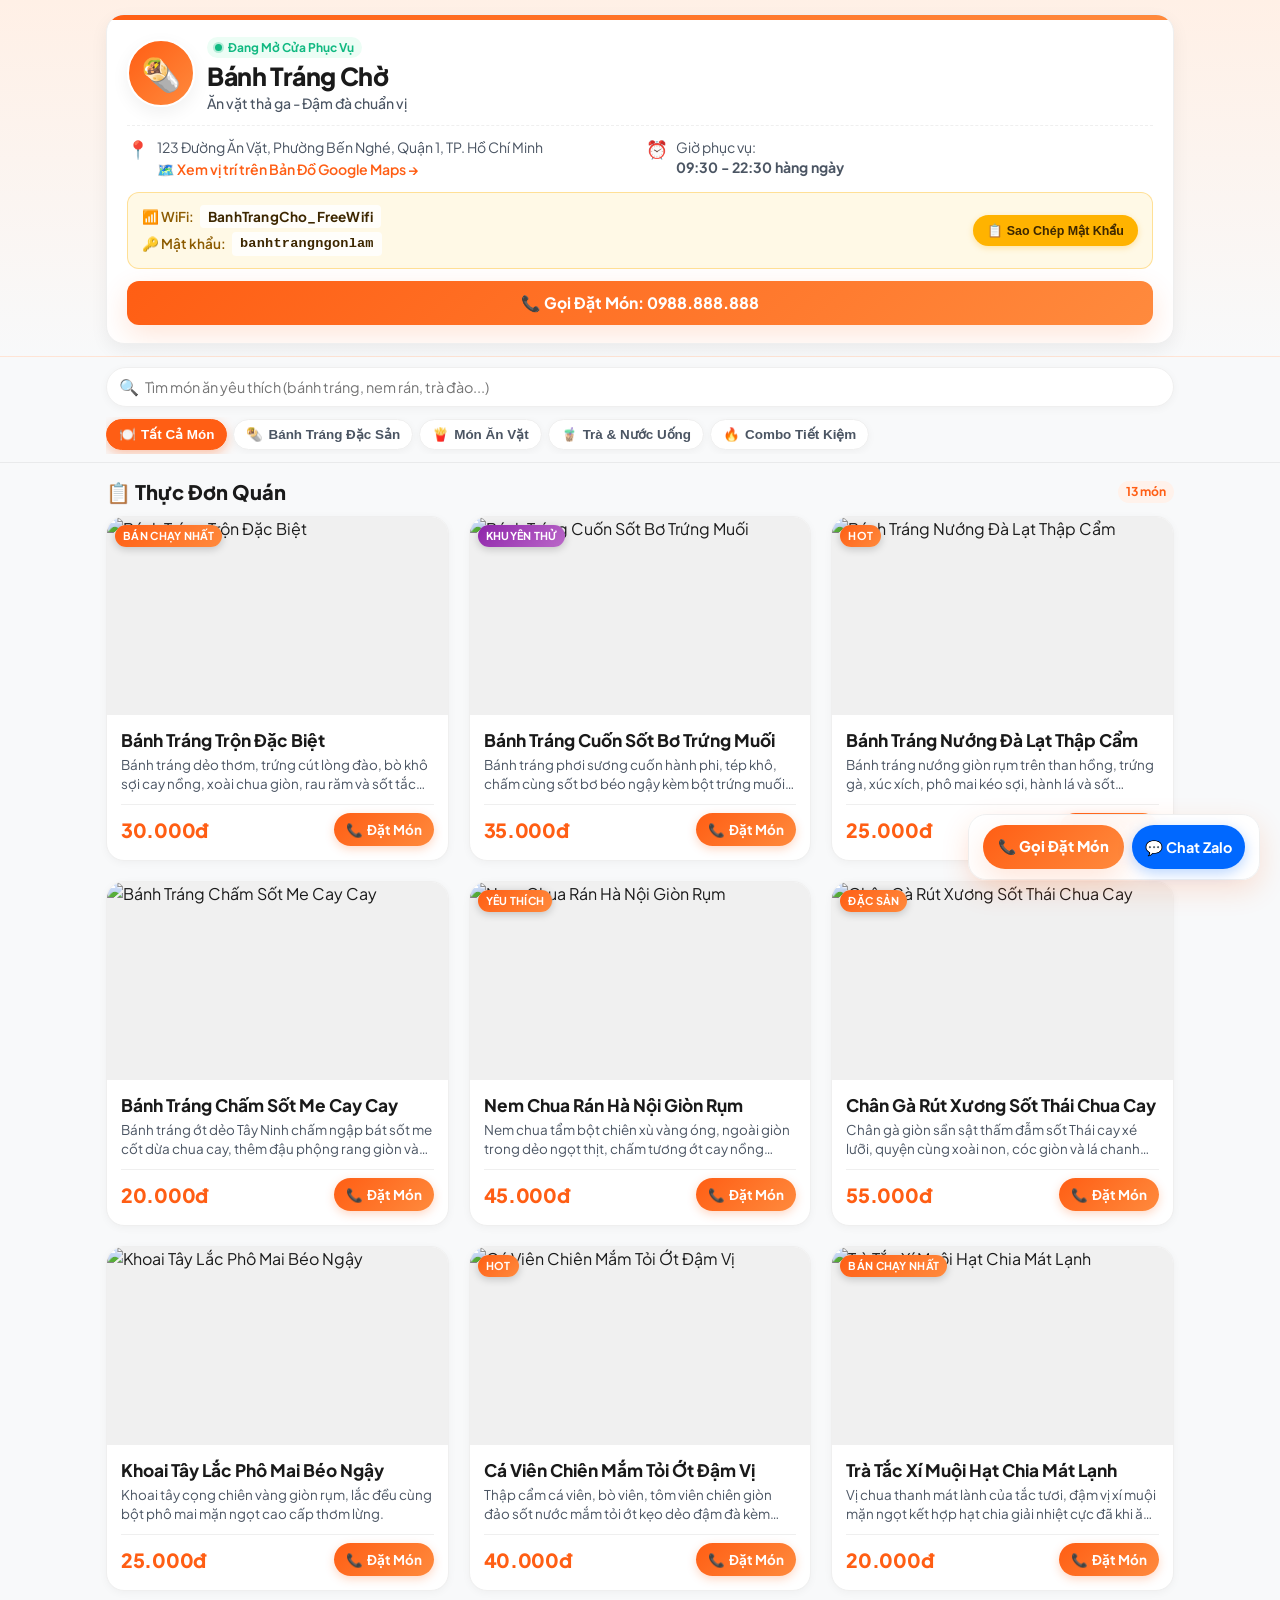
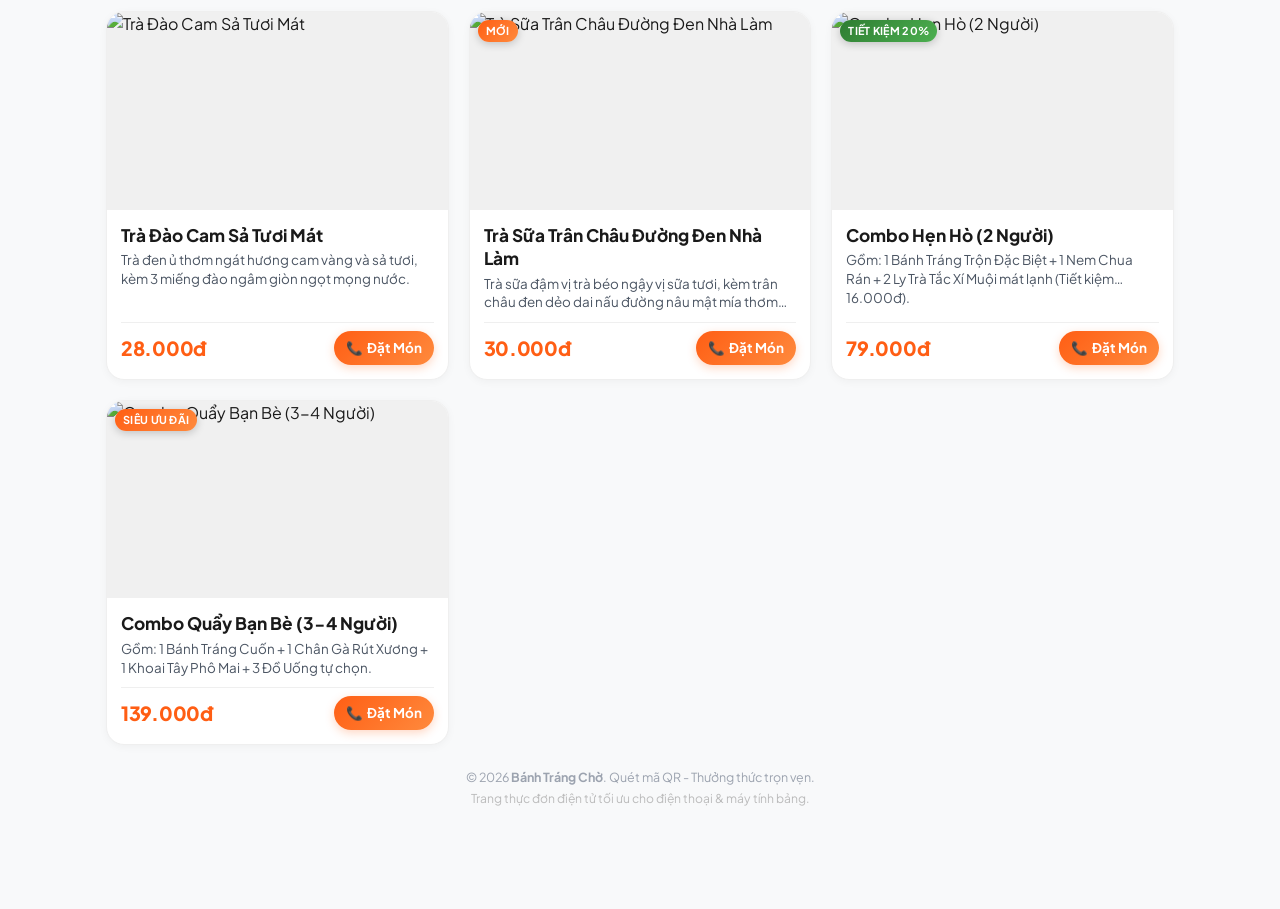
==== index.html @ 829a6764 "init" ====
<!DOCTYPE html>
<html lang="vi">
<head>
    <meta charset="UTF-8">
    <meta name="viewport" content="width=device-width, initial-scale=1.0, maximum-scale=5.0">
    <title>Thực Đơn Quán Bánh Tráng Chờ - Ăn Vặt & Đặc Sản</title>
    <meta name="description" content="Thực đơn điện tử QR quán Bánh Tráng Chờ - Món ăn vặt thơm ngon, bánh tráng trộn, trà trái cây tươi mát. Đặt món và gọi hotline dễ dàng.">
    <meta name="theme-color" content="#FF5E14">

    <!-- Google Fonts: Plus Jakarta Sans -->
    <link rel="preconnect" href="https://fonts.googleapis.com">
    <link rel="preconnect" href="https://fonts.gstatic.com" crossorigin>
    <link href="https://fonts.googleapis.com/css2?family=Plus+Jakarta+Sans:wght@400;500;600;700;800&display=swap" rel="stylesheet">

    <!-- Main Stylesheet -->
    <link rel="stylesheet" href="css/style.css">
</head>
<body>

    <!-- ==================== HEADER & STORE INFO ==================== -->
    <header class="hero-header">
        <div class="container">
            <div class="store-card">
                <div class="store-top">
                    <div class="store-logo" aria-label="Logo quán">
                        🌯
                    </div>
                    <div class="store-title-wrap">
                        <div class="store-status">
                            <span class="status-dot"></span> Đang Mở Cửa Phục Vụ
                        </div>
                        <h1 class="store-name" id="storeName">Bánh Tráng Chờ</h1>
                        <p class="store-slogan" id="storeSlogan">Ăn vặt thả ga - Đậm đà chuẩn vị</p>
                    </div>
                </div>

                <!-- Chi tiết: Địa chỉ, Giờ giấc & Bản đồ -->
                <div class="store-details">
                    <div class="detail-item">
                        <span class="icon">📍</span>
                        <div>
                            <span id="storeAddress">123 Đường Ăn Vặt, Quận 1, TP. Hồ Chí Minh</span>
                            <br>
                            <a id="storeMapLink" href="https://maps.google.com" target="_blank" rel="noopener noreferrer">
                                🗺️ Xem vị trí trên Bản Đồ Google Maps &rarr;
                            </a>
                        </div>
                    </div>
                    <div class="detail-item">
                        <span class="icon">⏰</span>
                        <div>
                            <span>Giờ phục vụ:</span><br>
                            <strong id="storeHours">09:30 - 22:30 hàng ngày</strong>
                        </div>
                    </div>
                </div>

                <!-- Thẻ tiện ích WiFi quán 1 chạm -->
                <div class="wifi-badge-wrap">
                    <div class="wifi-info-grid">
                        <div class="wifi-row">
                            <span class="wifi-label">📶 WiFi:</span>
                            <strong id="wifiSsid">BanhTrangCho_FreeWifi</strong>
                        </div>
                        <div class="wifi-row">
                            <span class="wifi-label">🔑 Mật khẩu:</span>
                            <code id="wifiPass">banhtrangngonlam</code>
                        </div>
                    </div>
                    <button type="button" class="btn-copy-wifi" id="copyWifiBtn" title="Sao chép mật khẩu WiFi">
                        📋 Sao Chép Mật Khẩu
                    </button>
                </div>

                <!-- Nút Gọi Hotline nhanh ở đầu trang -->
                <div class="store-actions">
                    <a id="heroCallBtn" href="tel:0988888888" class="btn-call-hero">
                        📞 Gọi Đặt Món Ngay
                    </a>
                </div>
            </div>
        </div>
    </header>

    <!-- ==================== CONTROLS: SEARCH & CATEGORIES ==================== -->
    <nav class="menu-controls" aria-label="Bộ lọc thực đơn">
        <div class="container">
            <!-- Ô tìm kiếm món ăn -->
            <div class="search-box">
                <span class="search-icon">🔍</span>
                <input type="text" 
                       id="searchInput" 
                       class="search-input" 
                       placeholder="Tìm món ăn yêu thích (bánh tráng, nem rán, trà đào...)" 
                       autocomplete="off">
                <button type="button" id="clearSearchBtn" class="clear-search-btn" title="Xóa tìm kiếm">✕</button>
            </div>

            <!-- Thanh cuộn danh mục món -->
            <div class="categories-wrapper">
                <ul class="categories-list" id="categoryList">
                    <!-- Danh mục sẽ được render tự động từ js/app.js -->
                </ul>
            </div>
        </div>
    </nav>

    <!-- ==================== MENU LIST SECTION ==================== -->
    <main class="container">
        <!-- Tiêu đề và số lượng món -->
        <div class="menu-section-header">
            <h2 class="menu-section-title">
                <span>📋 Thực Đơn Quán</span>
            </h2>
            <span class="item-count-badge" id="itemCount">Đang tải...</span>
        </div>

        <!-- Grid hiển thị danh sách các món ăn -->
        <section class="menu-grid" id="menuGrid" aria-live="polite">
            <!-- Thẻ món ăn sẽ được render tự động từ data.js -->
        </section>
    </main>

    <!-- ==================== BOTTOM FLOATING BAR (MOBILE FIRST) ==================== -->
    <div class="bottom-floating-bar" aria-label="Thao tác nhanh">
        <div class="floating-inner">
            <a id="floatCallBtn" href="tel:0988888888" class="btn-float-call">
                📞 Gọi Đặt Món Ngay
            </a>
            <a id="floatZaloBtn" href="https://zalo.me" target="_blank" rel="noopener noreferrer" class="btn-float-zalo">
                💬 Chat Zalo
            </a>
        </div>
    </div>

    <!-- ==================== MODAL XEM CHI TIẾT MÓN ĂN ==================== -->
    <div class="modal-overlay" id="itemModalOverlay" role="dialog" aria-modal="true" aria-hidden="true">
        <div class="modal-container">
            <div class="modal-image-wrap">
                <img id="modalImage" src="" alt="Chi tiết món ăn" class="modal-image">
                <button type="button" class="modal-close-btn" id="modalCloseBtn" aria-label="Đóng modal">✕</button>
            </div>
            <div class="modal-body">
                <div>
                    <span id="modalBadge" class="modal-badge">Món Nổi Bật</span>
                </div>
                <h3 id="modalTitle" class="modal-title">Tên Món Ăn</h3>
                <div id="modalPrice" class="modal-price">0đ</div>
                
                <div class="modal-desc-heading">Mô tả & Thành phần:</div>
                <p id="modalDescription" class="modal-desc-text">Mô tả chi tiết món ăn...</p>

                <div class="modal-actions">
                    <a id="modalCallBtn" href="tel:0988888888" class="modal-btn-call">
                        📞 Gọi Đặt Món Này
                    </a>
                </div>
            </div>
        </div>
    </div>

    <!-- ==================== NÚT CUỘN LÊN ĐẦU TRANG ==================== -->
    <button type="button" class="btn-back-to-top" id="btnBackToTop" title="Cuộn lên đầu trang" aria-label="Cuộn lên đầu trang">
        ↑
    </button>

    <!-- ==================== FOOTER ==================== -->
    <footer class="page-footer">
        <div class="container">
            <p>© 2026 <strong id="copyrightStore">Bánh Tráng Chờ</strong>. Quét mã QR - Thưởng thức trọn vẹn.</p>
            <p style="margin-top: 4px; font-size: 0.76rem; color: #BBB;">Trang thực đơn điện tử tối ưu cho điện thoại & máy tính bảng.</p>
        </div>
    </footer>

    <!-- ==================== JAVASCRIPT LIBRARIES ==================== -->
    <!-- 1. Dữ liệu cấu hình & danh sách món (Array Data Object) -->
    <script src="js/data.js"></script>
    <!-- 2. Logic xử lý giao diện, tìm kiếm, lọc, gọi điện thoại -->
    <script src="js/app.js"></script>
</body>
</html>
---- css/style.css ----
/* ==============================================================================
   CSS DESIGN SYSTEM - QR DIGITAL MENU (BÁNH TRÁNG CHỜ / QUÁN ĂN)
   Mobile-First, Siêu Chuẩn Responsive Từ 300px Đến 1400px+, Chống Vỡ Chữ 100%
   ============================================================================== */

:root {
    /* Color Palette */
    --primary: #FF5E14;         /* Cam ẩm thực rực rỡ */
    --primary-hover: #E04E0B;
    --primary-light: #FFF2EB;
    --primary-gradient: linear-gradient(135deg, #FF5E14 0%, #FF8A3D 100%);
    
    --secondary: #FFB300;       /* Vàng mật ong / Amber */
    --secondary-light: #FFF9E6;
    
    --accent: #E53935;          /* Đỏ ớt / Hot badge */
    --success: #10B981;         /* Xanh lá mở cửa */
    --success-light: #ECFDF5;
    
    --dark: #1A1A1A;            /* Đen mềm */
    --dark-muted: #4B5563;      /* Xám chữ phụ */
    --light-bg: #F8F9FA;        /* Nền trang sáng mịn */
    --card-bg: #FFFFFF;         /* Nền card trắng */
    --border-color: #EFEFEF;
    --border-hover: #FFD8C7;
    
    /* Typography & Radius */
    --font-family: 'Plus Jakarta Sans', -apple-system, BlinkMacSystemFont, 'Segoe UI', Roboto, sans-serif;
    --radius-sm: 8px;
    --radius-md: 12px;
    --radius-lg: 18px;
    --radius-full: 9999px;
    
    /* Shadows */
    --shadow-sm: 0 2px 8px rgba(0, 0, 0, 0.04);
    --shadow-md: 0 6px 18px rgba(0, 0, 0, 0.06);
    --shadow-lg: 0 10px 28px rgba(255, 94, 20, 0.16);
    --shadow-float: 0 12px 36px rgba(0, 0, 0, 0.22);
    
    --transition: all 0.22s cubic-bezier(0.4, 0, 0.2, 1);
}

/* Reset & Tối Ưu Màn Hình */
*, *::before, *::after {
    box-sizing: border-box;
    margin: 0;
    padding: 0;
    -webkit-tap-highlight-color: transparent;
    word-break: break-word;
    overflow-wrap: break-word;
}

html {
    scroll-behavior: smooth;
    font-size: 16px;
    overflow-x: hidden;
}

body {
    font-family: var(--font-family);
    background-color: var(--light-bg);
    color: var(--dark);
    line-height: 1.45;
    min-height: 100vh;
    overflow-x: hidden;
    padding-bottom: 86px; /* Khoảng trống dự phòng cho thanh floating bar trên mobile */
}

/* Container Tối Ưu */
.container {
    width: 100%;
    max-width: 1100px;
    margin: 0 auto;
    padding: 0 12px;
}

@media (min-width: 480px) {
    .container {
        padding: 0 16px;
    }
}

/* ==================== HEADER & STORE CARD ==================== */
.hero-header {
    background: linear-gradient(180deg, #FFF0E6 0%, #F8F9FA 100%);
    padding: 14px 0 12px 0;
    border-bottom: 1px solid rgba(255, 94, 20, 0.08);
}

.store-card {
    background: var(--card-bg);
    border-radius: var(--radius-lg);
    padding: 14px;
    box-shadow: var(--shadow-md);
    border: 1px solid var(--border-color);
    position: relative;
    overflow: hidden;
}

@media (min-width: 480px) {
    .store-card {
        padding: 18px 20px;
    }
}

.store-card::before {
    content: '';
    position: absolute;
    top: 0;
    left: 0;
    right: 0;
    height: 5px;
    background: var(--primary-gradient);
}

/* Store Top (Logo + Tên Quán) */
.store-top {
    display: flex;
    align-items: center;
    gap: 12px;
    margin-bottom: 12px;
}

.store-logo {
    width: 58px;
    height: 58px;
    border-radius: 50%;
    background: var(--primary-gradient);
    display: flex;
    align-items: center;
    justify-content: center;
    font-size: 28px;
    color: #fff;
    flex-shrink: 0;
    box-shadow: var(--shadow-md);
    border: 2.5px solid #fff;
}

@media (min-width: 480px) {
    .store-logo {
        width: 68px;
        height: 68px;
        font-size: 32px;
    }
}

.store-title-wrap {
    flex: 1;
    min-width: 0; /* Chống vỡ flexbox trên mobile */
}

.store-status {
    display: inline-flex;
    align-items: center;
    gap: 6px;
    padding: 2px 8px;
    background: var(--success-light);
    color: var(--success);
    font-size: 0.75rem;
    font-weight: 700;
    border-radius: var(--radius-full);
    margin-bottom: 3px;
    white-space: nowrap;
}

.status-dot {
    width: 7px;
    height: 7px;
    border-radius: 50%;
    background-color: var(--success);
    box-shadow: 0 0 0 2px rgba(16, 185, 129, 0.25);
    animation: pulse 2s infinite;
    flex-shrink: 0;
}

@keyframes pulse {
    0% { transform: scale(0.95); box-shadow: 0 0 0 0 rgba(16, 185, 129, 0.7); }
    70% { transform: scale(1); box-shadow: 0 0 0 6px rgba(16, 185, 129, 0); }
    100% { transform: scale(0.95); box-shadow: 0 0 0 0 rgba(16, 185, 129, 0); }
}

.store-name {
    font-size: clamp(1.18rem, 4.5vw, 1.55rem);
    font-weight: 800;
    color: var(--dark);
    line-height: 1.25;
    margin-bottom: 2px;
    letter-spacing: -0.4px;
}

.store-slogan {
    font-size: clamp(0.78rem, 2.8vw, 0.88rem);
    color: var(--dark-muted);
    font-weight: 500;
    line-height: 1.35;
}

/* Thông tin chi tiết quán (Địa chỉ, Giờ, Bản đồ) */
.store-details {
    display: grid;
    grid-template-columns: 1fr;
    gap: 8px;
    padding-top: 12px;
    border-top: 1px dashed var(--border-color);
}

@media (min-width: 640px) {
    .store-details {
        grid-template-columns: 1fr 1fr;
        gap: 12px;
    }
}

.detail-item {
    display: flex;
    align-items: flex-start;
    gap: 8px;
    font-size: clamp(0.8rem, 2.8vw, 0.88rem);
    color: var(--dark-muted);
    line-height: 1.4;
}

.detail-item .icon {
    font-size: 1.1rem;
    flex-shrink: 0;
    line-height: 1.3;
}

.detail-item a {
    color: var(--primary);
    text-decoration: none;
    font-weight: 600;
    display: inline-block;
    margin-top: 2px;
}

.detail-item a:hover {
    text-decoration: underline;
}

/* Thẻ WiFi 1 Chạm - Thiết Kế Chuyên Nghiệp & Chống Vỡ Chữ Tuyệt Đối */
.wifi-badge-wrap {
    display: flex;
    flex-direction: column;
    gap: 10px;
    background: var(--secondary-light);
    padding: 12px 14px;
    border-radius: var(--radius-md);
    border: 1px solid rgba(255, 179, 0, 0.35);
    margin-top: 12px;
}

@media (min-width: 540px) {
    .wifi-badge-wrap {
        flex-direction: row;
        align-items: center;
        justify-content: space-between;
    }
}

.wifi-info-grid {
    display: flex;
    flex-direction: column;
    gap: 4px;
}

.wifi-row {
    display: flex;
    align-items: center;
    gap: 6px;
    font-size: clamp(0.78rem, 2.7vw, 0.85rem);
    color: #5C3D00;
}

.wifi-label {
    color: #8C5B00;
    font-weight: 600;
}

.wifi-row code, .wifi-row strong {
    background: rgba(255, 255, 255, 0.85);
    padding: 2px 8px;
    border-radius: 4px;
    font-weight: 700;
    color: #3D2700;
    letter-spacing: 0.2px;
}

.btn-copy-wifi {
    background: #FFB300;
    color: #3D2700;
    border: none;
    padding: 8px 14px;
    border-radius: var(--radius-full);
    font-size: 0.78rem;
    font-weight: 750;
    cursor: pointer;
    transition: var(--transition);
    display: inline-flex;
    align-items: center;
    justify-content: center;
    gap: 5px;
    white-space: nowrap;
    box-shadow: 0 2px 6px rgba(255, 179, 0, 0.3);
}

.btn-copy-wifi:hover, .btn-copy-wifi:active {
    background: #FFA000;
    transform: translateY(-1px);
}

/* Nút Gọi Hotline chính trên Store Card */
.store-actions {
    margin-top: 12px;
}

.btn-call-hero {
    width: 100%;
    background: var(--primary-gradient);
    color: #fff;
    border: none;
    padding: 12px 18px;
    border-radius: var(--radius-md);
    font-weight: 750;
    font-size: clamp(0.88rem, 3.2vw, 0.98rem);
    display: flex;
    align-items: center;
    justify-content: center;
    gap: 8px;
    text-decoration: none;
    box-shadow: var(--shadow-lg);
    cursor: pointer;
    transition: var(--transition);
    text-align: center;
    line-height: 1.3;
}

.btn-call-hero:hover {
    transform: translateY(-2px);
    box-shadow: 0 12px 24px rgba(255, 94, 20, 0.28);
}

/* ==================== CONTROLS: SEARCH & CATEGORY ==================== */
.menu-controls {
    position: sticky;
    top: 0;
    background: rgba(248, 249, 250, 0.97);
    backdrop-filter: blur(12px);
    -webkit-backdrop-filter: blur(12px);
    z-index: 90;
    padding: 10px 0 8px 0;
    border-bottom: 1px solid rgba(0, 0, 0, 0.06);
}

.search-box {
    position: relative;
    margin-bottom: 10px;
}

.search-input {
    width: 100%;
    background: #fff;
    border: 1.5px solid var(--border-color);
    padding: 10px 14px 10px 38px;
    border-radius: var(--radius-full);
    font-size: clamp(0.82rem, 3vw, 0.9rem);
    font-family: inherit;
    color: var(--dark);
    outline: none;
    box-shadow: var(--shadow-sm);
    transition: var(--transition);
}

.search-input:focus {
    border-color: var(--primary);
    box-shadow: 0 0 0 3px rgba(255, 94, 20, 0.15);
}

.search-icon {
    position: absolute;
    left: 13px;
    top: 50%;
    transform: translateY(-50%);
    color: #9CA3AF;
    font-size: 1rem;
    pointer-events: none;
}

.clear-search-btn {
    position: absolute;
    right: 12px;
    top: 50%;
    transform: translateY(-50%);
    background: #E5E7EB;
    border: none;
    color: #4B5563;
    font-size: 0.75rem;
    width: 20px;
    height: 20px;
    border-radius: 50%;
    cursor: pointer;
    display: none;
    align-items: center;
    justify-content: center;
}

/* Category Filter Pills */
.categories-wrapper {
    overflow-x: auto;
    scrollbar-width: none;
    -ms-overflow-style: none;
    padding-bottom: 2px;
    -webkit-overflow-scrolling: touch;
}

.categories-wrapper::-webkit-scrollbar {
    display: none;
}

.categories-list {
    display: flex;
    gap: 6px;
    list-style: none;
    white-space: nowrap;
    padding: 2px 0;
}

.category-pill {
    padding: 7px 12px;
    background: #fff;
    border: 1.5px solid var(--border-color);
    border-radius: var(--radius-full);
    font-size: clamp(0.78rem, 2.7vw, 0.84rem);
    font-weight: 600;
    color: var(--dark-muted);
    cursor: pointer;
    transition: var(--transition);
    display: inline-flex;
    align-items: center;
    gap: 5px;
    box-shadow: var(--shadow-sm);
    white-space: nowrap;
    flex-shrink: 0;
}

.category-pill:hover {
    border-color: var(--primary-hover);
    color: var(--primary);
}

.category-pill.active {
    background: var(--primary);
    border-color: var(--primary);
    color: #fff;
    box-shadow: 0 4px 12px rgba(255, 94, 20, 0.35);
}

/* ==================== MENU HEADING & GRID ==================== */
.menu-section-header {
    display: flex;
    align-items: center;
    justify-content: space-between;
    margin: 14px 0 10px 0;
}

.menu-section-title {
    font-size: clamp(1.05rem, 3.8vw, 1.25rem);
    font-weight: 800;
    color: var(--dark);
    display: flex;
    align-items: center;
    gap: 6px;
}

.item-count-badge {
    background: var(--primary-light);
    color: var(--primary);
    font-size: 0.76rem;
    font-weight: 700;
    padding: 2px 8px;
    border-radius: var(--radius-full);
    white-space: nowrap;
}

/* Grid Layout */
.menu-grid {
    display: grid;
    grid-template-columns: 1fr;
    gap: 12px;
}

@media (min-width: 580px) {
    .menu-grid {
        grid-template-columns: repeat(2, 1fr);
        gap: 16px;
    }
}

@media (min-width: 960px) {
    .menu-grid {
        grid-template-columns: repeat(3, 1fr);
        gap: 20px;
    }
}

/* Food Card Design */
.food-card {
    background: var(--card-bg);
    border-radius: var(--radius-lg);
    border: 1px solid var(--border-color);
    overflow: hidden;
    box-shadow: var(--shadow-sm);
    transition: var(--transition);
    display: flex;
    flex-direction: column;
    position: relative;
}

.food-card:hover {
    transform: translateY(-3px);
    box-shadow: var(--shadow-md);
    border-color: var(--border-hover);
}

/* Image Wrap */
.food-image-wrap {
    position: relative;
    width: 100%;
    padding-top: 58%; /* Tỉ lệ hiển thị chuẩn món ăn */
    background-color: #f0f0f0;
    overflow: hidden;
    cursor: pointer;
}

.food-image {
    position: absolute;
    top: 0;
    left: 0;
    width: 100%;
    height: 100%;
    object-fit: cover;
    transition: transform 0.4s ease;
}

.food-card:hover .food-image {
    transform: scale(1.04);
}

/* Badges on Image */
.food-badge {
    position: absolute;
    top: 8px;
    left: 8px;
    background: rgba(229, 57, 53, 0.92);
    backdrop-filter: blur(4px);
    color: #fff;
    font-size: 0.68rem;
    font-weight: 700;
    padding: 3px 8px;
    border-radius: var(--radius-full);
    text-transform: uppercase;
    letter-spacing: 0.3px;
    box-shadow: 0 2px 8px rgba(0, 0, 0, 0.2);
    z-index: 2;
    white-space: nowrap;
}

.badge-bestseller {
    background: linear-gradient(135deg, #FF5E14 0%, #FF8A3D 100%);
}

.badge-recommend {
    background: linear-gradient(135deg, #8E24AA 0%, #BA68C8 100%);
}

.badge-save {
    background: linear-gradient(135deg, #2E7D32 0%, #4CAF50 100%);
}

/* Content of Food Card */
.food-content {
    padding: 12px;
    display: flex;
    flex-direction: column;
    flex: 1;
}

@media (min-width: 480px) {
    .food-content {
        padding: 14px;
    }
}

.food-name {
    font-size: clamp(0.98rem, 3.2vw, 1.08rem);
    font-weight: 750;
    color: var(--dark);
    line-height: 1.35;
    margin-bottom: 4px;
    cursor: pointer;
}

.food-name:hover {
    color: var(--primary);
}

.food-description {
    font-size: clamp(0.78rem, 2.6vw, 0.84rem);
    color: var(--dark-muted);
    line-height: 1.4;
    margin-bottom: 10px;
    display: -webkit-box;
    -webkit-line-clamp: 2;
    -webkit-box-orient: vertical;
    overflow: hidden;
    flex: 1;
}

/* Footer Card (Price & Order Button) - Chống Bể Chữ */
.food-footer {
    display: flex;
    align-items: center;
    justify-content: space-between;
    gap: 8px;
    padding-top: 8px;
    border-top: 1px solid var(--border-color);
}

.food-price {
    font-size: clamp(1.05rem, 3.5vw, 1.22rem);
    font-weight: 800;
    color: var(--primary);
    letter-spacing: -0.3px;
    white-space: nowrap;
    flex-shrink: 0;
}

/* NÚT ĐẶT MÓN GỌI ĐIỆN */
.btn-order-call {
    background: var(--primary-gradient);
    color: #fff;
    border: none;
    padding: 7px 12px;
    border-radius: var(--radius-full);
    font-size: clamp(0.76rem, 2.6vw, 0.84rem);
    font-weight: 700;
    cursor: pointer;
    display: inline-flex;
    align-items: center;
    gap: 4px;
    text-decoration: none;
    box-shadow: 0 3px 10px rgba(255, 94, 20, 0.25);
    transition: var(--transition);
    white-space: nowrap;
    flex-shrink: 0;
}

.btn-order-call:hover, .btn-order-call:active {
    background: linear-gradient(135deg, #E04E0B 0%, #FF7420 100%);
    transform: translateY(-1px);
    box-shadow: 0 5px 14px rgba(255, 94, 20, 0.35);
}

/* State when No Items Found */
.no-results {
    grid-column: 1 / -1;
    text-align: center;
    padding: 40px 16px;
    background: #fff;
    border-radius: var(--radius-lg);
    border: 1px dashed var(--border-color);
}

.no-results-icon {
    font-size: 2.5rem;
    margin-bottom: 8px;
}

.no-results-text {
    font-size: 1rem;
    font-weight: 700;
    color: var(--dark);
    margin-bottom: 2px;
}

.no-results-sub {
    font-size: 0.82rem;
    color: var(--dark-muted);
}

/* Toast Notification (Copy Wifi, v.v.) - Siêu Nhẹ & Tinh Tế */
.toast-box {
    position: fixed;
    top: 14px;
    left: 50%;
    transform: translateX(-50%) translateY(-60px);
    background: rgba(30, 41, 59, 0.95);
    backdrop-filter: blur(8px);
    -webkit-backdrop-filter: blur(8px);
    color: #fff;
    padding: 8px 18px;
    border-radius: var(--radius-full);
    font-size: clamp(0.76rem, 2.6vw, 0.84rem);
    font-weight: 600;
    box-shadow: 0 10px 25px rgba(0, 0, 0, 0.28);
    z-index: 3000;
    display: none;
    align-items: center;
    gap: 6px;
    opacity: 0;
    pointer-events: none;
    transition: all 0.28s cubic-bezier(0.175, 0.885, 0.32, 1.275);
    max-width: 90vw;
    white-space: nowrap;
    text-align: center;
    border: 1px solid rgba(255, 255, 255, 0.12);
}

.toast-box.show {
    opacity: 1;
    transform: translateX(-50%) translateY(0);
}

/* ==================== BOTTOM FLOATING BAR ==================== */
.bottom-floating-bar {
    position: fixed;
    bottom: 0;
    left: 0;
    right: 0;
    background: rgba(255, 255, 255, 0.97);
    backdrop-filter: blur(14px);
    -webkit-backdrop-filter: blur(14px);
    padding: 8px 12px calc(8px + env(safe-area-inset-bottom, 0px)) 12px;
    box-shadow: 0 -4px 18px rgba(0, 0, 0, 0.08);
    border-top: 1px solid var(--border-color);
    z-index: 100;
}

@media (min-width: 768px) {
    .bottom-floating-bar {
        left: auto;
        right: 20px;
        bottom: 20px;
        border-radius: var(--radius-lg);
        background: rgba(255, 255, 255, 0.95);
        box-shadow: var(--shadow-lg);
        border: 1px solid var(--border-color);
        padding: 10px 14px;
        width: auto;
    }
}

.floating-inner {
    max-width: 1100px;
    margin: 0 auto;
    display: flex;
    gap: 8px;
}

.btn-float-call {
    flex: 1.2;
    background: var(--primary-gradient);
    color: #fff;
    border: none;
    height: 44px;
    padding: 0 14px;
    border-radius: var(--radius-full);
    font-size: clamp(0.82rem, 3vw, 0.92rem);
    font-weight: 800;
    display: inline-flex;
    align-items: center;
    justify-content: center;
    gap: 6px;
    text-decoration: none;
    box-shadow: var(--shadow-lg);
    animation: floatGlow 2.5s infinite;
    transition: var(--transition);
    white-space: nowrap;
    min-width: 0;
}

.btn-float-call:hover, .btn-float-call:active {
    transform: translateY(-2px);
}

@keyframes floatGlow {
    0%, 100% { box-shadow: 0 4px 14px rgba(255, 94, 20, 0.35); }
    50% { box-shadow: 0 6px 20px rgba(255, 94, 20, 0.55); }
}

.btn-float-zalo {
    flex: 0.9;
    background: #0068FF;
    color: #fff;
    border: none;
    height: 44px;
    padding: 0 14px;
    border-radius: var(--radius-full);
    font-size: clamp(0.8rem, 2.8vw, 0.9rem);
    font-weight: 700;
    display: inline-flex;
    align-items: center;
    justify-content: center;
    gap: 5px;
    text-decoration: none;
    box-shadow: 0 4px 14px rgba(0, 104, 255, 0.28);
    transition: var(--transition);
    white-space: nowrap;
    min-width: 0;
}

.btn-float-zalo:hover, .btn-float-zalo:active {
    background: #0056D6;
    transform: translateY(-2px);
}

/* Nút Cuộn Lên Đầu Trang (Back to top) */
.btn-back-to-top {
    position: fixed;
    bottom: 74px;
    right: 14px;
    width: 38px;
    height: 38px;
    border-radius: 50%;
    background: #fff;
    border: 1.5px solid var(--border-color);
    color: var(--dark-muted);
    font-size: 1rem;
    font-weight: 700;
    display: flex;
    align-items: center;
    justify-content: center;
    cursor: pointer;
    box-shadow: var(--shadow-md);
    opacity: 0;
    visibility: hidden;
    transition: var(--transition);
    z-index: 99;
}

@media (min-width: 768px) {
    .btn-back-to-top {
        bottom: 80px;
        right: 20px;
        width: 42px;
        height: 42px;
        font-size: 1.1rem;
    }
}

.btn-back-to-top.show {
    opacity: 1;
    visibility: visible;
}

.btn-back-to-top:hover {
    background: var(--primary-light);
    color: var(--primary);
    border-color: var(--border-hover);
    transform: translateY(-2px);
}

/* ==================== MODAL CHI TIẾT MÓN ĂN ==================== */
.modal-overlay {
    position: fixed;
    top: 0;
    left: 0;
    right: 0;
    bottom: 0;
    background: rgba(0, 0, 0, 0.65);
    backdrop-filter: blur(5px);
    z-index: 1000;
    display: flex;
    align-items: center;
    justify-content: center;
    padding: 12px;
    opacity: 0;
    visibility: hidden;
    transition: var(--transition);
}

.modal-overlay.active {
    opacity: 1;
    visibility: visible;
}

.modal-container {
    background: #fff;
    border-radius: var(--radius-lg);
    max-width: 460px;
    width: 100%;
    overflow: hidden;
    box-shadow: var(--shadow-float);
    transform: scale(0.94) translateY(14px);
    transition: var(--transition);
    max-height: 88vh;
    display: flex;
    flex-direction: column;
}

.modal-overlay.active .modal-container {
    transform: scale(1) translateY(0);
}

.modal-image-wrap {
    position: relative;
    width: 100%;
    height: 200px;
    background-color: #eee;
    flex-shrink: 0;
}

@media (min-width: 480px) {
    .modal-image-wrap {
        height: 240px;
    }
}

.modal-image {
    width: 100%;
    height: 100%;
    object-fit: cover;
}

.modal-close-btn {
    position: absolute;
    top: 10px;
    right: 10px;
    width: 32px;
    height: 32px;
    border-radius: 50%;
    background: rgba(0, 0, 0, 0.55);
    color: #fff;
    border: none;
    font-size: 1.1rem;
    cursor: pointer;
    display: flex;
    align-items: center;
    justify-content: center;
    backdrop-filter: blur(4px);
    transition: var(--transition);
}

.modal-close-btn:hover {
    background: rgba(0, 0, 0, 0.85);
}

.modal-body {
    padding: 16px;
    overflow-y: auto;
}

.modal-badge {
    display: inline-block;
    padding: 2px 8px;
    border-radius: var(--radius-full);
    font-size: 0.72rem;
    font-weight: 700;
    color: #fff;
    background: var(--primary);
    margin-bottom: 6px;
    white-space: nowrap;
}

.modal-title {
    font-size: clamp(1.15rem, 4vw, 1.35rem);
    font-weight: 800;
    color: var(--dark);
    margin-bottom: 4px;
    line-height: 1.3;
}

.modal-price {
    font-size: clamp(1.2rem, 4vw, 1.38rem);
    font-weight: 800;
    color: var(--primary);
    margin-bottom: 12px;
}

.modal-desc-heading {
    font-size: 0.78rem;
    font-weight: 700;
    text-transform: uppercase;
    color: var(--dark-muted);
    letter-spacing: 0.5px;
    margin-bottom: 4px;
}

.modal-desc-text {
    font-size: clamp(0.82rem, 2.8vw, 0.92rem);
    color: var(--dark-muted);
    line-height: 1.5;
    margin-bottom: 16px;
}

.modal-actions {
    display: flex;
}

.modal-btn-call {
    width: 100%;
    background: var(--primary-gradient);
    color: #fff;
    border: none;
    padding: 11px 16px;
    border-radius: var(--radius-md);
    font-size: clamp(0.88rem, 3.2vw, 0.96rem);
    font-weight: 800;
    display: flex;
    align-items: center;
    justify-content: center;
    gap: 6px;
    text-decoration: none;
    cursor: pointer;
    box-shadow: var(--shadow-lg);
    text-align: center;
}

/* Toast Notification (Copy Wifi, v.v.) - Đảm Bảo Ẩn Hoàn Toàn Khi Chưa Kích Hoạt */
.toast-box {
    position: fixed;
    top: 18px;
    left: 50%;
    transform: translateX(-50%) translateY(-80px);
    background: #1E293B;
    color: #fff;
    padding: 10px 20px;
    border-radius: var(--radius-full);
    font-size: 0.86rem;
    font-weight: 600;
    box-shadow: 0 10px 30px rgba(0, 0, 0, 0.3);
    z-index: 3000;
    display: none;
    align-items: center;
    gap: 8px;
    opacity: 0;
    pointer-events: none;
    transition: all 0.3s cubic-bezier(0.175, 0.885, 0.32, 1.275);
    max-width: 90vw;
    text-align: center;
}

.toast-box.show {
    display: flex;
    opacity: 1;
    transform: translateX(-50%) translateY(0);
}

/* Footer Section */
.page-footer {
    text-align: center;
    padding: 24px 12px 16px 12px;
    font-size: 0.78rem;
    color: #9CA3AF;
    line-height: 1.4;
}

.page-footer a {
    color: var(--primary);
    text-decoration: none;
}
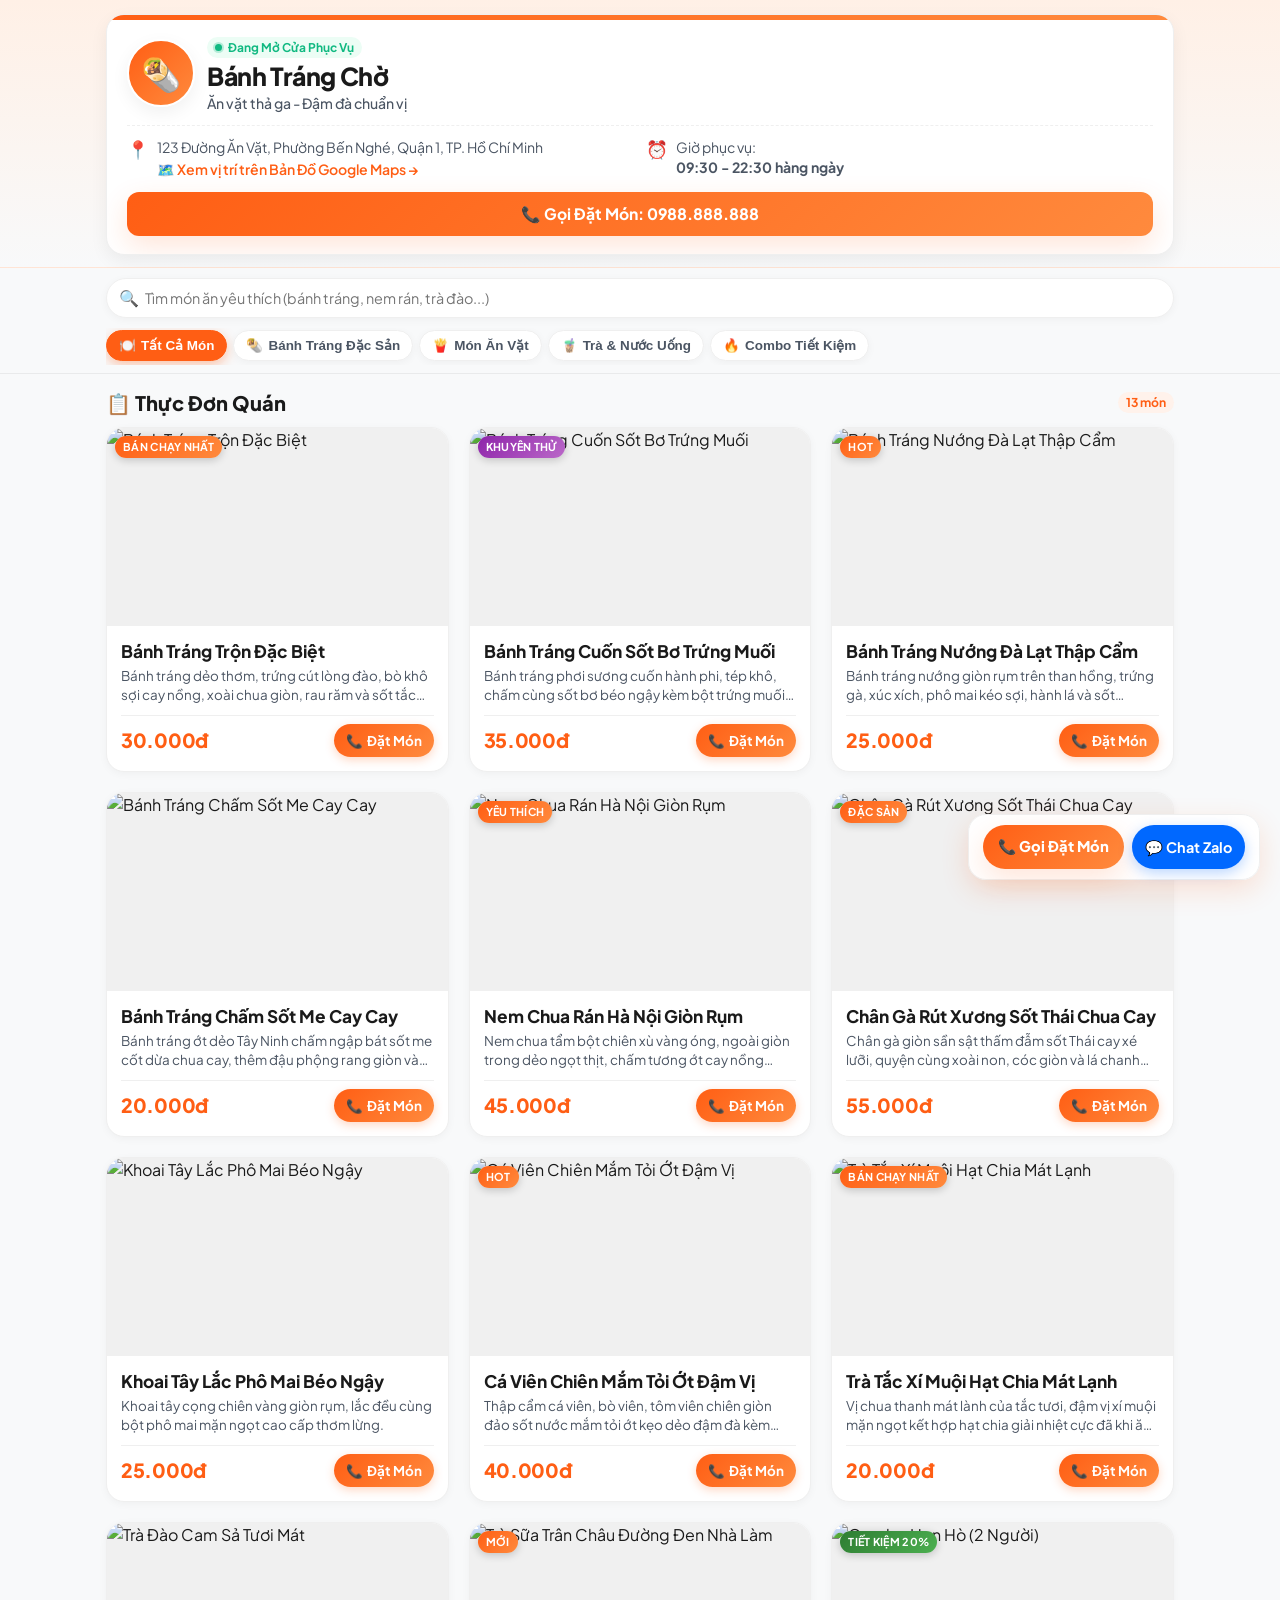
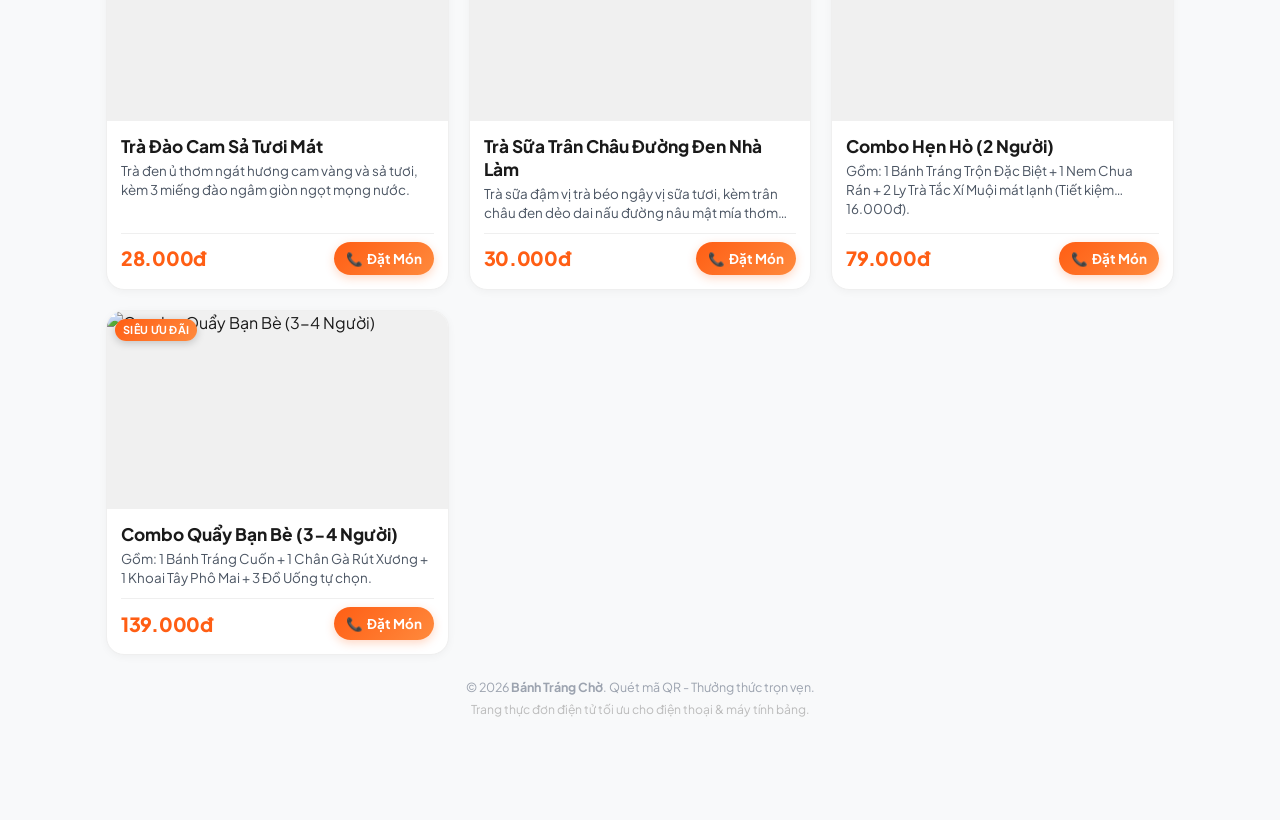
==== commit d7e97aaf: "Refactor HTML structure and formatting" ====
--- a/index.html
+++ b/index.html
@@ -1,20 +1,24 @@
 <!DOCTYPE html>
 <html lang="vi">
+
 <head>
     <meta charset="UTF-8">
     <meta name="viewport" content="width=device-width, initial-scale=1.0, maximum-scale=5.0">
     <title>Thực Đơn Quán Bánh Tráng Chờ - Ăn Vặt & Đặc Sản</title>
-    <meta name="description" content="Thực đơn điện tử QR quán Bánh Tráng Chờ - Món ăn vặt thơm ngon, bánh tráng trộn, trà trái cây tươi mát. Đặt món và gọi hotline dễ dàng.">
+    <meta name="description"
+        content="Thực đơn điện tử QR quán Bánh Tráng Chờ - Món ăn vặt thơm ngon, bánh tráng trộn, trà trái cây tươi mát. Đặt món và gọi hotline dễ dàng.">
     <meta name="theme-color" content="#FF5E14">
 
     <!-- Google Fonts: Plus Jakarta Sans -->
     <link rel="preconnect" href="https://fonts.googleapis.com">
     <link rel="preconnect" href="https://fonts.gstatic.com" crossorigin>
-    <link href="https://fonts.googleapis.com/css2?family=Plus+Jakarta+Sans:wght@400;500;600;700;800&display=swap" rel="stylesheet">
+    <link href="https://fonts.googleapis.com/css2?family=Plus+Jakarta+Sans:wght@400;500;600;700;800&display=swap"
+        rel="stylesheet">
 
     <!-- Main Stylesheet -->
     <link rel="stylesheet" href="css/style.css">
 </head>
+
 <body>
 
     <!-- ==================== HEADER & STORE INFO ==================== -->
@@ -41,7 +45,8 @@
                         <div>
                             <span id="storeAddress">123 Đường Ăn Vặt, Quận 1, TP. Hồ Chí Minh</span>
                             <br>
-                            <a id="storeMapLink" href="https://maps.google.com" target="_blank" rel="noopener noreferrer">
+                            <a id="storeMapLink" href="https://maps.google.com" target="_blank"
+                                rel="noopener noreferrer">
                                 🗺️ Xem vị trí trên Bản Đồ Google Maps &rarr;
                             </a>
                         </div>
@@ -55,22 +60,6 @@
                     </div>
                 </div>
 
-                <!-- Thẻ tiện ích WiFi quán 1 chạm -->
-                <div class="wifi-badge-wrap">
-                    <div class="wifi-info-grid">
-                        <div class="wifi-row">
-                            <span class="wifi-label">📶 WiFi:</span>
-                            <strong id="wifiSsid">BanhTrangCho_FreeWifi</strong>
-                        </div>
-                        <div class="wifi-row">
-                            <span class="wifi-label">🔑 Mật khẩu:</span>
-                            <code id="wifiPass">banhtrangngonlam</code>
-                        </div>
-                    </div>
-                    <button type="button" class="btn-copy-wifi" id="copyWifiBtn" title="Sao chép mật khẩu WiFi">
-                        📋 Sao Chép Mật Khẩu
-                    </button>
-                </div>
 
                 <!-- Nút Gọi Hotline nhanh ở đầu trang -->
                 <div class="store-actions">
@@ -88,11 +77,8 @@
             <!-- Ô tìm kiếm món ăn -->
             <div class="search-box">
                 <span class="search-icon">🔍</span>
-                <input type="text" 
-                       id="searchInput" 
-                       class="search-input" 
-                       placeholder="Tìm món ăn yêu thích (bánh tráng, nem rán, trà đào...)" 
-                       autocomplete="off">
+                <input type="text" id="searchInput" class="search-input"
+                    placeholder="Tìm món ăn yêu thích (bánh tráng, nem rán, trà đào...)" autocomplete="off">
                 <button type="button" id="clearSearchBtn" class="clear-search-btn" title="Xóa tìm kiếm">✕</button>
             </div>
 
@@ -127,7 +113,8 @@
             <a id="floatCallBtn" href="tel:0988888888" class="btn-float-call">
                 📞 Gọi Đặt Món Ngay
             </a>
-            <a id="floatZaloBtn" href="https://zalo.me" target="_blank" rel="noopener noreferrer" class="btn-float-zalo">
+            <a id="floatZaloBtn" href="https://zalo.me" target="_blank" rel="noopener noreferrer"
+                class="btn-float-zalo">
                 💬 Chat Zalo
             </a>
         </div>
@@ -146,7 +133,7 @@
                 </div>
                 <h3 id="modalTitle" class="modal-title">Tên Món Ăn</h3>
                 <div id="modalPrice" class="modal-price">0đ</div>
-                
+
                 <div class="modal-desc-heading">Mô tả & Thành phần:</div>
                 <p id="modalDescription" class="modal-desc-text">Mô tả chi tiết món ăn...</p>
 
@@ -160,7 +147,8 @@
     </div>
 
     <!-- ==================== NÚT CUỘN LÊN ĐẦU TRANG ==================== -->
-    <button type="button" class="btn-back-to-top" id="btnBackToTop" title="Cuộn lên đầu trang" aria-label="Cuộn lên đầu trang">
+    <button type="button" class="btn-back-to-top" id="btnBackToTop" title="Cuộn lên đầu trang"
+        aria-label="Cuộn lên đầu trang">
         ↑
     </button>
 
@@ -168,7 +156,8 @@
     <footer class="page-footer">
         <div class="container">
             <p>© 2026 <strong id="copyrightStore">Bánh Tráng Chờ</strong>. Quét mã QR - Thưởng thức trọn vẹn.</p>
-            <p style="margin-top: 4px; font-size: 0.76rem; color: #BBB;">Trang thực đơn điện tử tối ưu cho điện thoại & máy tính bảng.</p>
+            <p style="margin-top: 4px; font-size: 0.76rem; color: #BBB;">Trang thực đơn điện tử tối ưu cho điện thoại &
+                máy tính bảng.</p>
         </div>
     </footer>
 
@@ -178,4 +167,5 @@
     <!-- 2. Logic xử lý giao diện, tìm kiếm, lọc, gọi điện thoại -->
     <script src="js/app.js"></script>
 </body>
+
 </html>
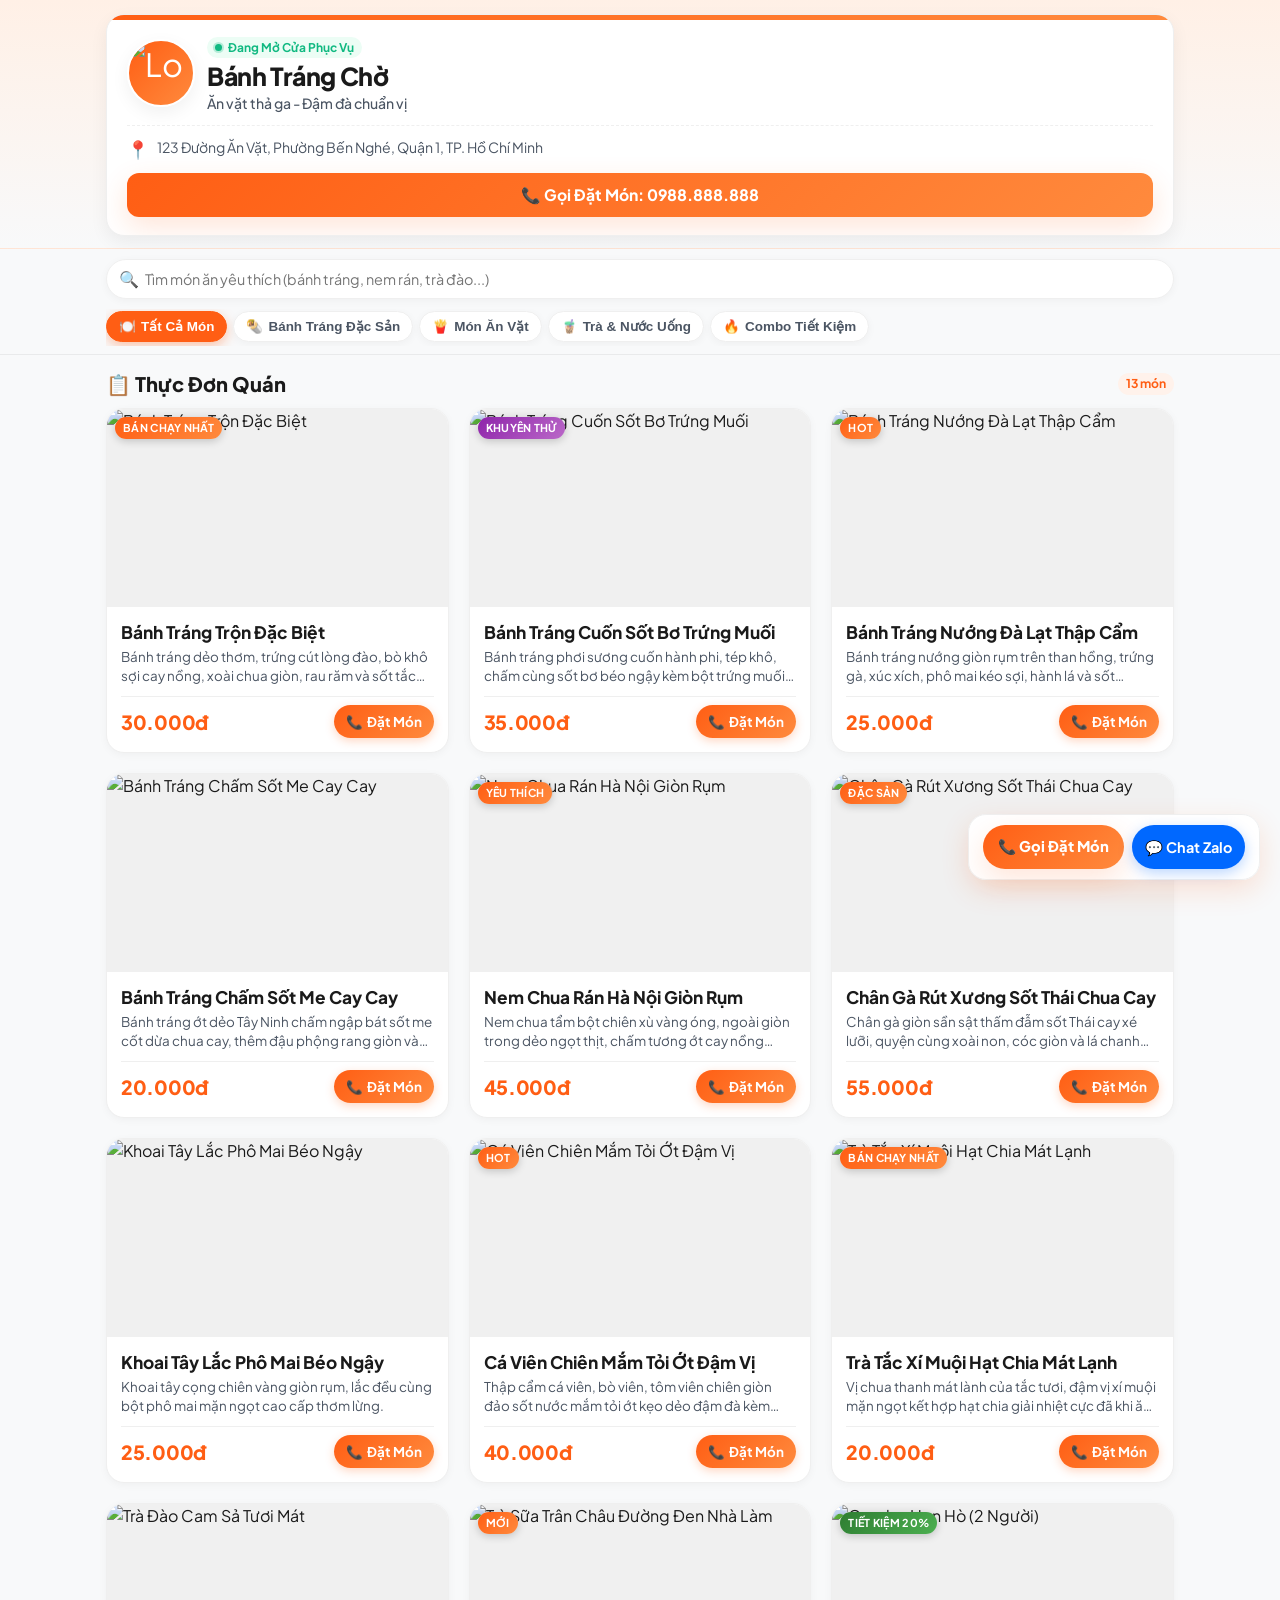
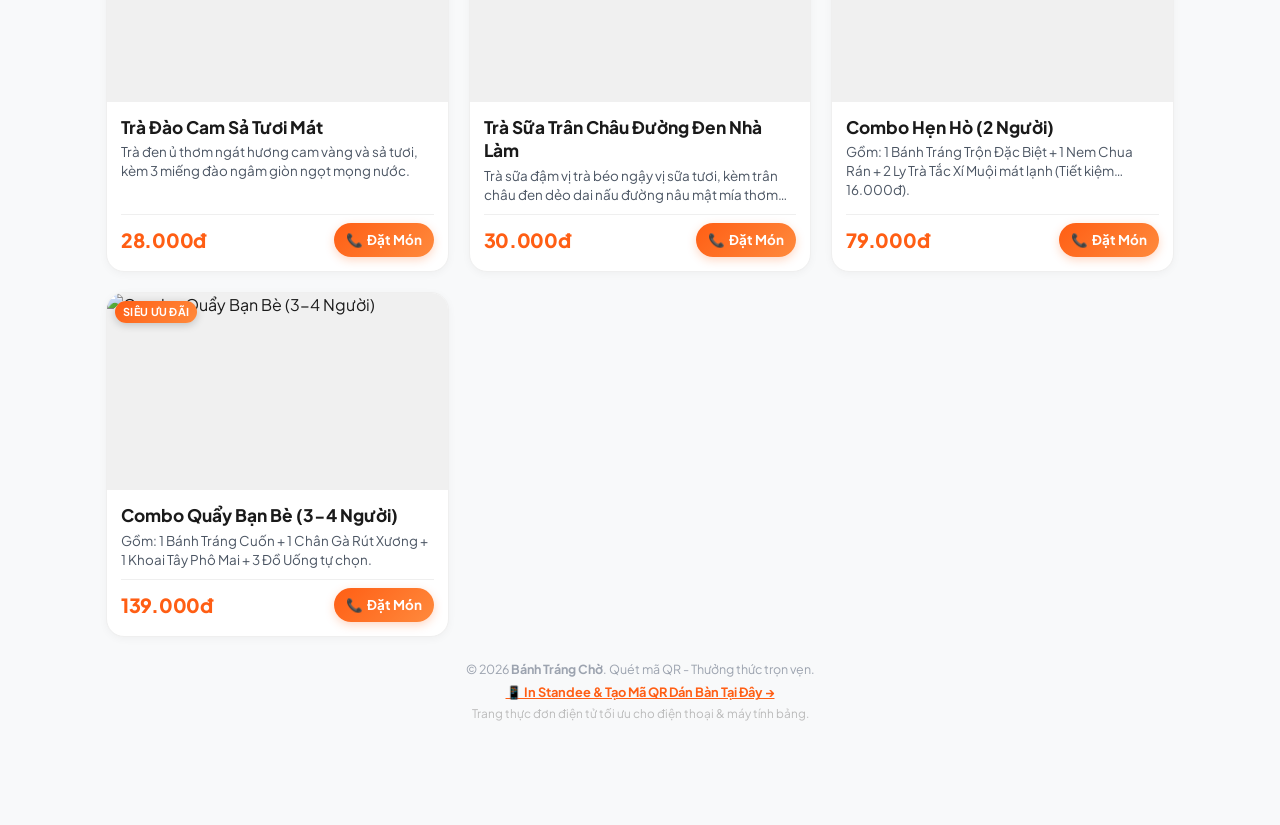
==== commit 01a7ca8a: "Update index.html" ====
--- a/index.html
+++ b/index.html
@@ -26,16 +26,25 @@
         <div class="container">
             <div class="store-card">
                 <div class="store-top">
-                    <div class="store-logo" aria-label="Logo quán">
-                        🌯
+                    <div class="store-logo" aria-label="Logo quán" style="overflow: hidden; padding: 0;">
+                        <img id="storeLogoImg"
+                            src="https://res.cloudinary.com/dzpj1y0ww/image/upload/v1786196597/banhtrangcho/banhtrangcho_tq6y85.jpg"
+                            alt="Logo Quán"
+                            style="width: 100%; height: 100%; object-fit: cover; border-radius: 50%; display: block;">
                     </div>
                     <div class="store-title-wrap">
                         <div class="store-status">
                             <span class="status-dot"></span> Đang Mở Cửa Phục Vụ
                         </div>
-                        <h1 class="store-name" id="storeName">Bánh Tráng Chờ</h1>
+                        <h1 class="store-name" id="storeName">Bánh Tráng chờ ruộng cạn</h1>
                         <p class="store-slogan" id="storeSlogan">Ăn vặt thả ga - Đậm đà chuẩn vị</p>
                     </div>
+                </div>
+
+                <!-- Ảnh Xe Đẩy / Không Gian Quán Thực Tế (Tự động nạp từ data.js) -->
+                <div class="store-banner-wrap" id="storeBannerWrap" style="display: none;">
+                    <img id="storeBannerImg" src="" alt="Xe Bánh Tráng Phục Vụ" class="store-banner-img">
+                    <!-- <span class="store-banner-badge">🛵 Xe Bánh Tráng Phục Vụ Tại Quán</span> -->
                 </div>
 
                 <!-- Chi tiết: Địa chỉ, Giờ giấc & Bản đồ -->
@@ -45,19 +54,19 @@
                         <div>
                             <span id="storeAddress">123 Đường Ăn Vặt, Quận 1, TP. Hồ Chí Minh</span>
                             <br>
-                            <a id="storeMapLink" href="https://maps.google.com" target="_blank"
+                            <!-- <a id="storeMapLink" href="https://maps.google.com" target="_blank"
                                 rel="noopener noreferrer">
                                 🗺️ Xem vị trí trên Bản Đồ Google Maps &rarr;
-                            </a>
+                            </a> -->
                         </div>
                     </div>
-                    <div class="detail-item">
+                    <!-- <div class="detail-item">
                         <span class="icon">⏰</span>
                         <div>
                             <span>Giờ phục vụ:</span><br>
                             <strong id="storeHours">09:30 - 22:30 hàng ngày</strong>
                         </div>
-                    </div>
+                    </div> -->
                 </div>
 
 
@@ -156,7 +165,12 @@
     <footer class="page-footer">
         <div class="container">
             <p>© 2026 <strong id="copyrightStore">Bánh Tráng Chờ</strong>. Quét mã QR - Thưởng thức trọn vẹn.</p>
-            <p style="margin-top: 4px; font-size: 0.76rem; color: #BBB;">Trang thực đơn điện tử tối ưu cho điện thoại &
+            <p style="margin-top: 6px; font-size: 0.8rem;">
+                <a href="qr.html" style="color: var(--primary); font-weight: 700; text-decoration: underline;">
+                    📱 In Standee & Tạo Mã QR Dán Bàn Tại Đây &rarr;
+                </a>
+            </p>
+            <p style="margin-top: 4px; font-size: 0.74rem; color: #BBB;">Trang thực đơn điện tử tối ưu cho điện thoại &
                 máy tính bảng.</p>
         </div>
     </footer>
--- a/css/style.css
+++ b/css/style.css
@@ -195,6 +195,57 @@
     line-height: 1.35;
 }
 
+/* Ảnh Xe Đẩy / Không Gian Quán Thực Tế */
+.store-banner-wrap {
+    position: relative;
+    width: 100%;
+    height: 140px;
+    border-radius: var(--radius-md);
+    overflow: hidden;
+    margin: 12px 0 14px 0;
+    box-shadow: var(--shadow-sm);
+    border: 1px solid rgba(0, 0, 0, 0.06);
+}
+
+@media (min-width: 480px) {
+    .store-banner-wrap {
+        height: 180px;
+    }
+}
+
+@media (min-width: 768px) {
+    .store-banner-wrap {
+        height: 220px;
+    }
+}
+
+.store-banner-img {
+    width: 100%;
+    height: 100%;
+    object-fit: cover;
+    display: block;
+    transition: transform 0.4s ease;
+}
+
+.store-banner-wrap:hover .store-banner-img {
+    transform: scale(1.03);
+}
+
+.store-banner-badge {
+    position: absolute;
+    bottom: 10px;
+    left: 10px;
+    background: rgba(0, 0, 0, 0.65);
+    backdrop-filter: blur(6px);
+    -webkit-backdrop-filter: blur(6px);
+    color: #fff;
+    font-size: clamp(0.72rem, 2.4vw, 0.78rem);
+    font-weight: 700;
+    padding: 4px 10px;
+    border-radius: var(--radius-full);
+    box-shadow: 0 2px 8px rgba(0, 0, 0, 0.2);
+}
+
 /* Thông tin chi tiết quán (Địa chỉ, Giờ, Bản đồ) */
 .store-details {
     display: grid;
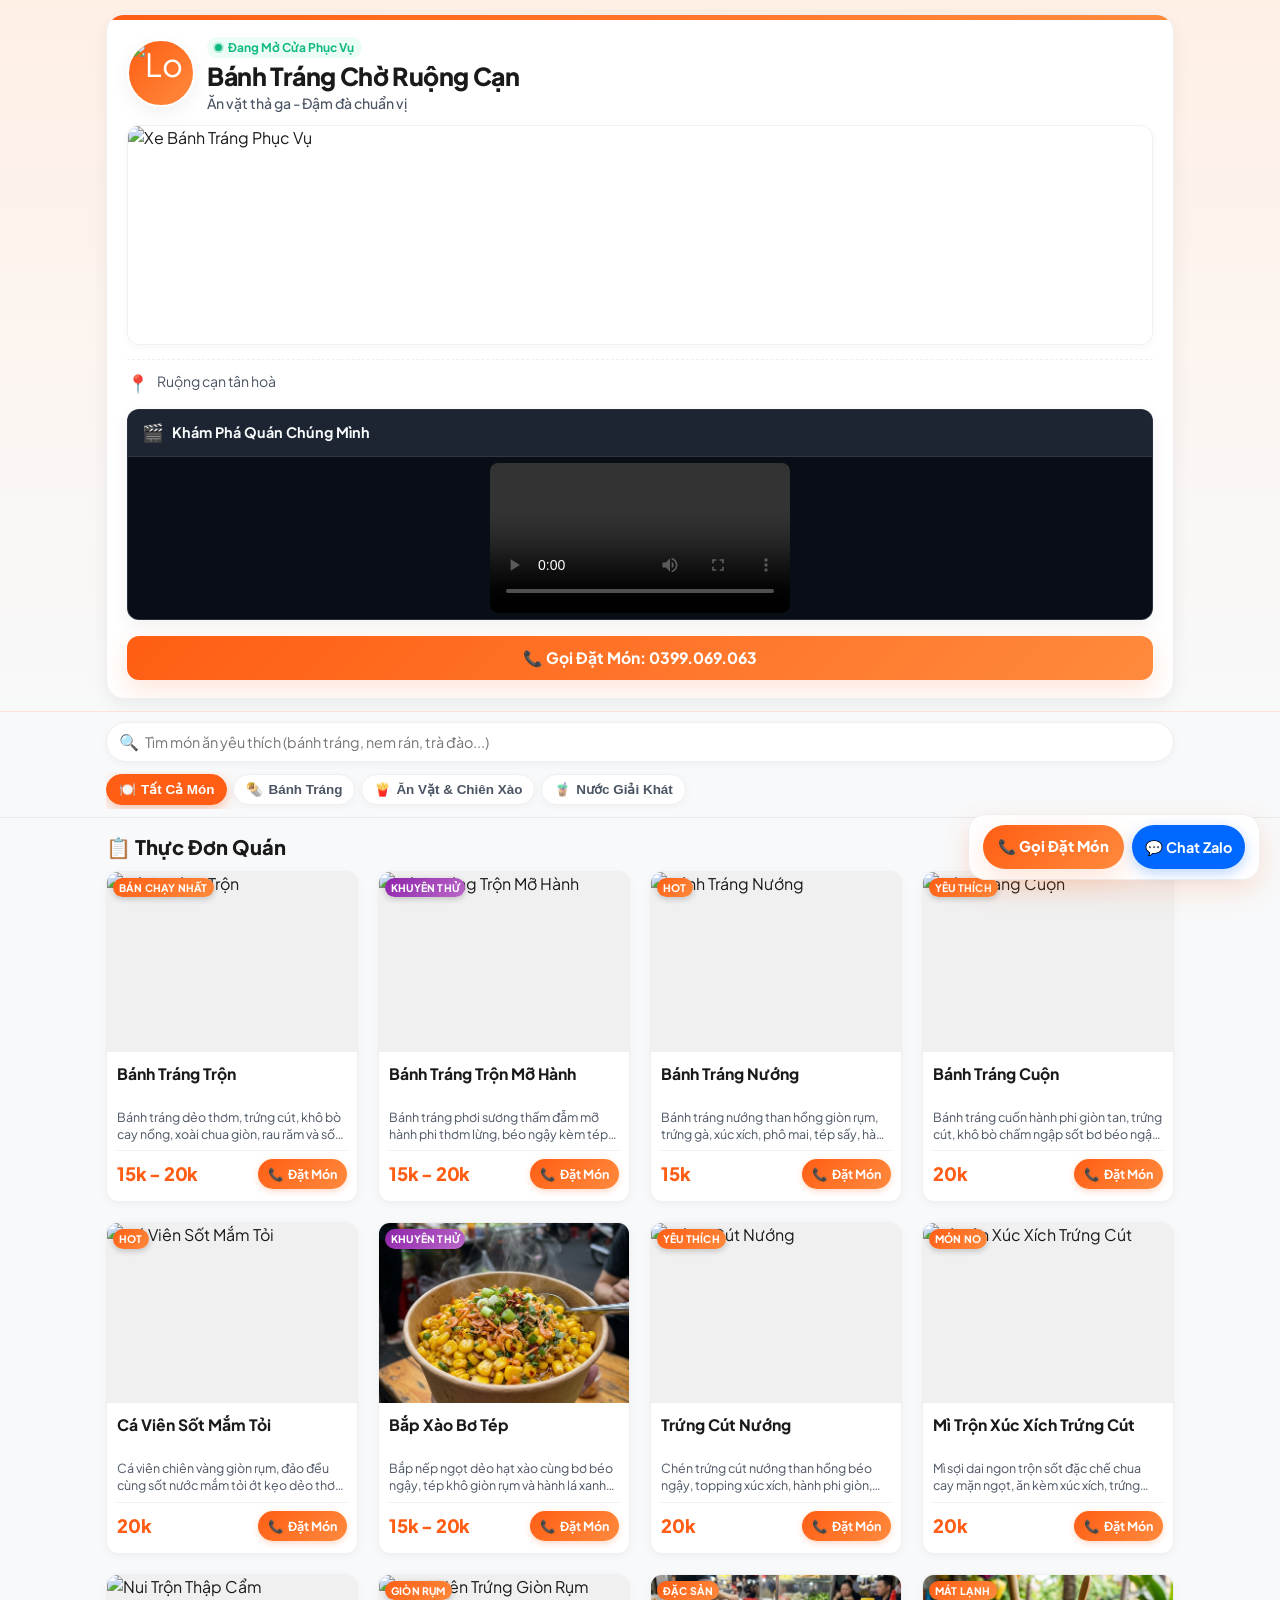
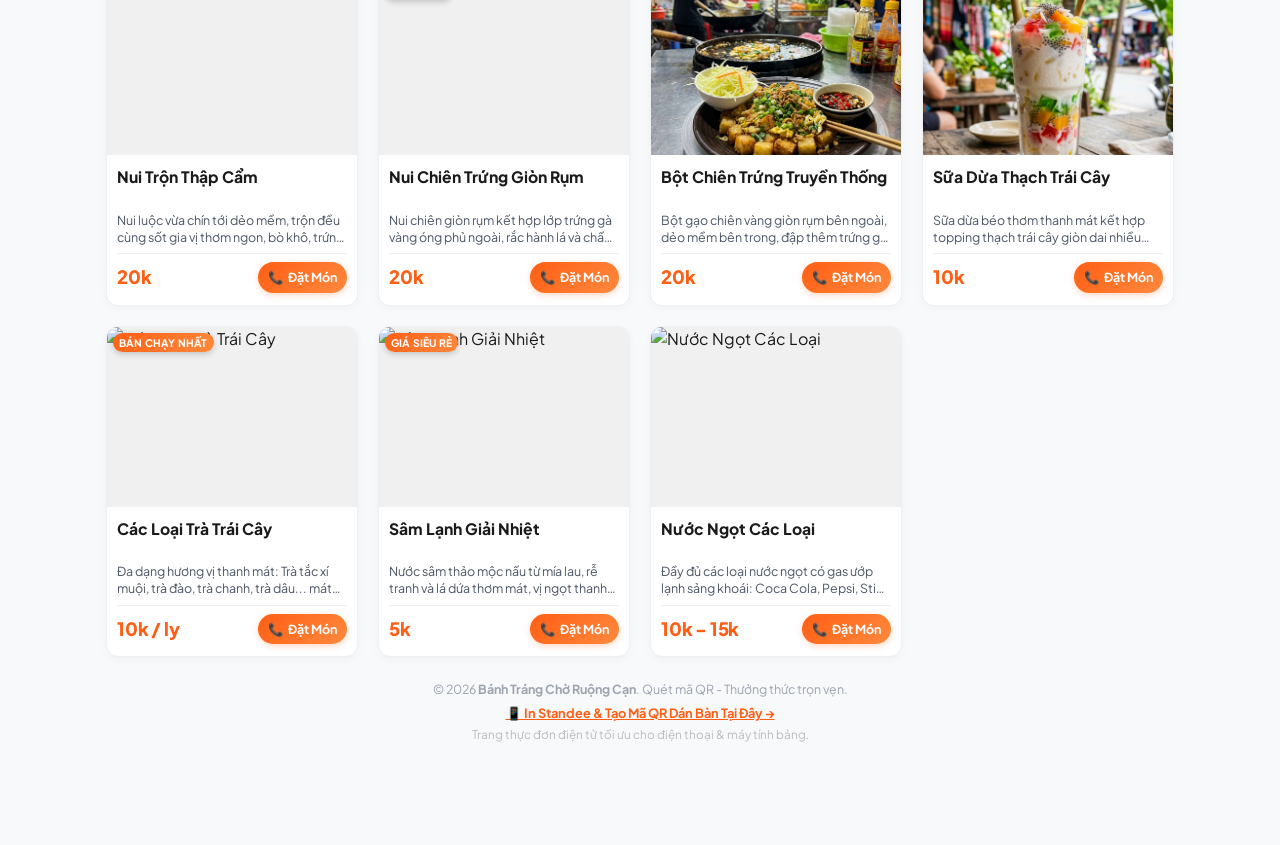
==== commit cfed1e8e: "Add files via upload" ====
--- a/index.html
+++ b/index.html
@@ -70,6 +70,24 @@
                 </div>
 
 
+                <!-- Video Giới Thiệu Quán (Tự động nạp từ data.js) -->
+                <div class="store-video-wrap" id="storeVideoWrap" style="display: none;">
+                    <div class="store-video-header">
+                        <span class="video-icon">🎬</span>
+                        <span class="video-title">Khám Phá Quán Chúng Mình</span>
+                    </div>
+                    <div class="store-video-container">
+                        <video id="storeVideoPlayer" 
+                               controls 
+                               playsinline 
+                               preload="metadata"
+                               class="store-video-element">
+                            <source src="video/introduce.mp4" type="video/mp4">
+                            Trình duyệt của bạn không hỗ trợ video HTML5.
+                        </video>
+                    </div>
+                </div>
+
                 <!-- Nút Gọi Hotline nhanh ở đầu trang -->
                 <div class="store-actions">
                     <a id="heroCallBtn" href="tel:0988888888" class="btn-call-hero">
@@ -182,4 +200,4 @@
     <script src="js/app.js"></script>
 </body>
 
-</html>
+</html>
--- a/css/style.css
+++ b/css/style.css
@@ -246,6 +246,59 @@
     box-shadow: 0 2px 8px rgba(0, 0, 0, 0.2);
 }
 
+/* Khung Video Giới Thiệu Quán */
+.store-video-wrap {
+    margin: 14px 0 16px 0;
+    border-radius: var(--radius-md);
+    overflow: hidden;
+    background: #111827;
+    box-shadow: var(--shadow-md);
+    border: 1px solid rgba(255, 255, 255, 0.1);
+}
+
+.store-video-header {
+    display: flex;
+    align-items: center;
+    gap: 8px;
+    padding: 10px 14px;
+    background: rgba(255, 255, 255, 0.05);
+    border-bottom: 1px solid rgba(255, 255, 255, 0.08);
+    color: #f8fafc;
+    font-size: clamp(0.82rem, 2.6vw, 0.9rem);
+    font-weight: 700;
+}
+
+.store-video-header .video-icon {
+    font-size: 1.1rem;
+}
+
+.store-video-container {
+    position: relative;
+    width: 100%;
+    background: #090d16;
+    display: flex;
+    justify-content: center;
+    align-items: center;
+    padding: 6px;
+}
+
+.store-video-element {
+    width: auto;
+    max-width: 100%;
+    max-height: 440px;
+    border-radius: 8px;
+    object-fit: contain;
+    display: block;
+    outline: none;
+    background: #000;
+}
+
+@media (max-width: 480px) {
+    .store-video-element {
+        max-height: 380px;
+    }
+}
+
 /* Thông tin chi tiết quán (Địa chỉ, Giờ, Bản đồ) */
 .store-details {
     display: grid;
@@ -506,7 +559,7 @@
     box-shadow: 0 4px 12px rgba(255, 94, 20, 0.35);
 }
 
-/* ==================== MENU HEADING & GRID ==================== */
+/* ==================== MENU HEADING & GRID (2 CỘT TRÊN MOBILE) ==================== */
 .menu-section-header {
     display: flex;
     align-items: center;
@@ -533,23 +586,30 @@
     white-space: nowrap;
 }
 
-/* Grid Layout */
+/* Grid Layout: 2 Món Trên 1 Hàng Ở Mobile */
 .menu-grid {
     display: grid;
-    grid-template-columns: 1fr;
-    gap: 12px;
-}
-
-@media (min-width: 580px) {
+    grid-template-columns: repeat(2, 1fr);
+    gap: 10px;
+}
+
+@media (min-width: 640px) {
     .menu-grid {
         grid-template-columns: repeat(2, 1fr);
         gap: 16px;
     }
 }
 
-@media (min-width: 960px) {
+@media (min-width: 860px) {
     .menu-grid {
         grid-template-columns: repeat(3, 1fr);
+        gap: 18px;
+    }
+}
+
+@media (min-width: 1120px) {
+    .menu-grid {
+        grid-template-columns: repeat(4, 1fr);
         gap: 20px;
     }
 }
@@ -557,7 +617,7 @@
 /* Food Card Design */
 .food-card {
     background: var(--card-bg);
-    border-radius: var(--radius-lg);
+    border-radius: var(--radius-md);
     border: 1px solid var(--border-color);
     overflow: hidden;
     box-shadow: var(--shadow-sm);
@@ -573,11 +633,11 @@
     border-color: var(--border-hover);
 }
 
-/* Image Wrap */
+/* Image Wrap: Tỉ lệ 4:3 đẹp mắt cho 2 cột */
 .food-image-wrap {
     position: relative;
     width: 100%;
-    padding-top: 58%; /* Tỉ lệ hiển thị chuẩn món ăn */
+    padding-top: 72%;
     background-color: #f0f0f0;
     overflow: hidden;
     cursor: pointer;
@@ -600,18 +660,19 @@
 /* Badges on Image */
 .food-badge {
     position: absolute;
-    top: 8px;
-    left: 8px;
+    top: 6px;
+    left: 6px;
     background: rgba(229, 57, 53, 0.92);
     backdrop-filter: blur(4px);
-    color: #fff;
-    font-size: 0.68rem;
-    font-weight: 700;
-    padding: 3px 8px;
+    -webkit-backdrop-filter: blur(4px);
+    color: #fff;
+    font-size: clamp(0.58rem, 2vw, 0.65rem);
+    font-weight: 750;
+    padding: 2px 6px;
     border-radius: var(--radius-full);
     text-transform: uppercase;
-    letter-spacing: 0.3px;
-    box-shadow: 0 2px 8px rgba(0, 0, 0, 0.2);
+    letter-spacing: 0.2px;
+    box-shadow: 0 2px 6px rgba(0, 0, 0, 0.2);
     z-index: 2;
     white-space: nowrap;
 }
@@ -630,7 +691,7 @@
 
 /* Content of Food Card */
 .food-content {
-    padding: 12px;
+    padding: 10px 8px 10px 8px;
     display: flex;
     flex-direction: column;
     flex: 1;
@@ -638,17 +699,22 @@
 
 @media (min-width: 480px) {
     .food-content {
-        padding: 14px;
+        padding: 12px 10px;
     }
 }
 
 .food-name {
-    font-size: clamp(0.98rem, 3.2vw, 1.08rem);
+    font-size: clamp(0.85rem, 3.2vw, 0.98rem);
     font-weight: 750;
     color: var(--dark);
-    line-height: 1.35;
+    line-height: 1.3;
     margin-bottom: 4px;
     cursor: pointer;
+    display: -webkit-box;
+    -webkit-line-clamp: 2;
+    -webkit-box-orient: vertical;
+    overflow: hidden;
+    min-height: 2.6em; /* Giúp các card 2 cột có cùng chiều cao tiêu đề đều tăm tắp */
 }
 
 .food-name:hover {
@@ -656,10 +722,10 @@
 }
 
 .food-description {
-    font-size: clamp(0.78rem, 2.6vw, 0.84rem);
+    font-size: clamp(0.72rem, 2.4vw, 0.78rem);
     color: var(--dark-muted);
-    line-height: 1.4;
-    margin-bottom: 10px;
+    line-height: 1.35;
+    margin-bottom: 8px;
     display: -webkit-box;
     -webkit-line-clamp: 2;
     -webkit-box-orient: vertical;
@@ -667,49 +733,66 @@
     flex: 1;
 }
 
-/* Footer Card (Price & Order Button) - Chống Bể Chữ */
+/* Footer Card (Price & Order Button) - Tối ưu 2 cột trên Mobile */
 .food-footer {
     display: flex;
-    align-items: center;
-    justify-content: space-between;
-    gap: 8px;
-    padding-top: 8px;
+    flex-direction: column;
+    gap: 6px;
+    padding-top: 6px;
     border-top: 1px solid var(--border-color);
 }
 
+@media (min-width: 580px) {
+    .food-footer {
+        flex-direction: row;
+        align-items: center;
+        justify-content: space-between;
+        gap: 6px;
+        padding-top: 8px;
+    }
+}
+
 .food-price {
-    font-size: clamp(1.05rem, 3.5vw, 1.22rem);
+    font-size: clamp(0.95rem, 3.4vw, 1.15rem);
     font-weight: 800;
     color: var(--primary);
-    letter-spacing: -0.3px;
+    letter-spacing: -0.2px;
     white-space: nowrap;
-    flex-shrink: 0;
 }
 
 /* NÚT ĐẶT MÓN GỌI ĐIỆN */
 .btn-order-call {
+    width: 100%;
     background: var(--primary-gradient);
     color: #fff;
     border: none;
-    padding: 7px 12px;
-    border-radius: var(--radius-full);
-    font-size: clamp(0.76rem, 2.6vw, 0.84rem);
+    padding: 6px 8px;
+    border-radius: var(--radius-md);
+    font-size: clamp(0.72rem, 2.4vw, 0.78rem);
     font-weight: 700;
     cursor: pointer;
     display: inline-flex;
     align-items: center;
+    justify-content: center;
     gap: 4px;
     text-decoration: none;
-    box-shadow: 0 3px 10px rgba(255, 94, 20, 0.25);
+    box-shadow: 0 2px 6px rgba(255, 94, 20, 0.25);
     transition: var(--transition);
     white-space: nowrap;
-    flex-shrink: 0;
+}
+
+@media (min-width: 580px) {
+    .btn-order-call {
+        width: auto;
+        padding: 6px 10px;
+        border-radius: var(--radius-full);
+    }
 }
 
 .btn-order-call:hover, .btn-order-call:active {
     background: linear-gradient(135deg, #E04E0B 0%, #FF7420 100%);
     transform: translateY(-1px);
-    box-shadow: 0 5px 14px rgba(255, 94, 20, 0.35);
+    box-shadow: 0 4px 10px rgba(255, 94, 20, 0.35);
 }
 
 /* State when No Items Found */
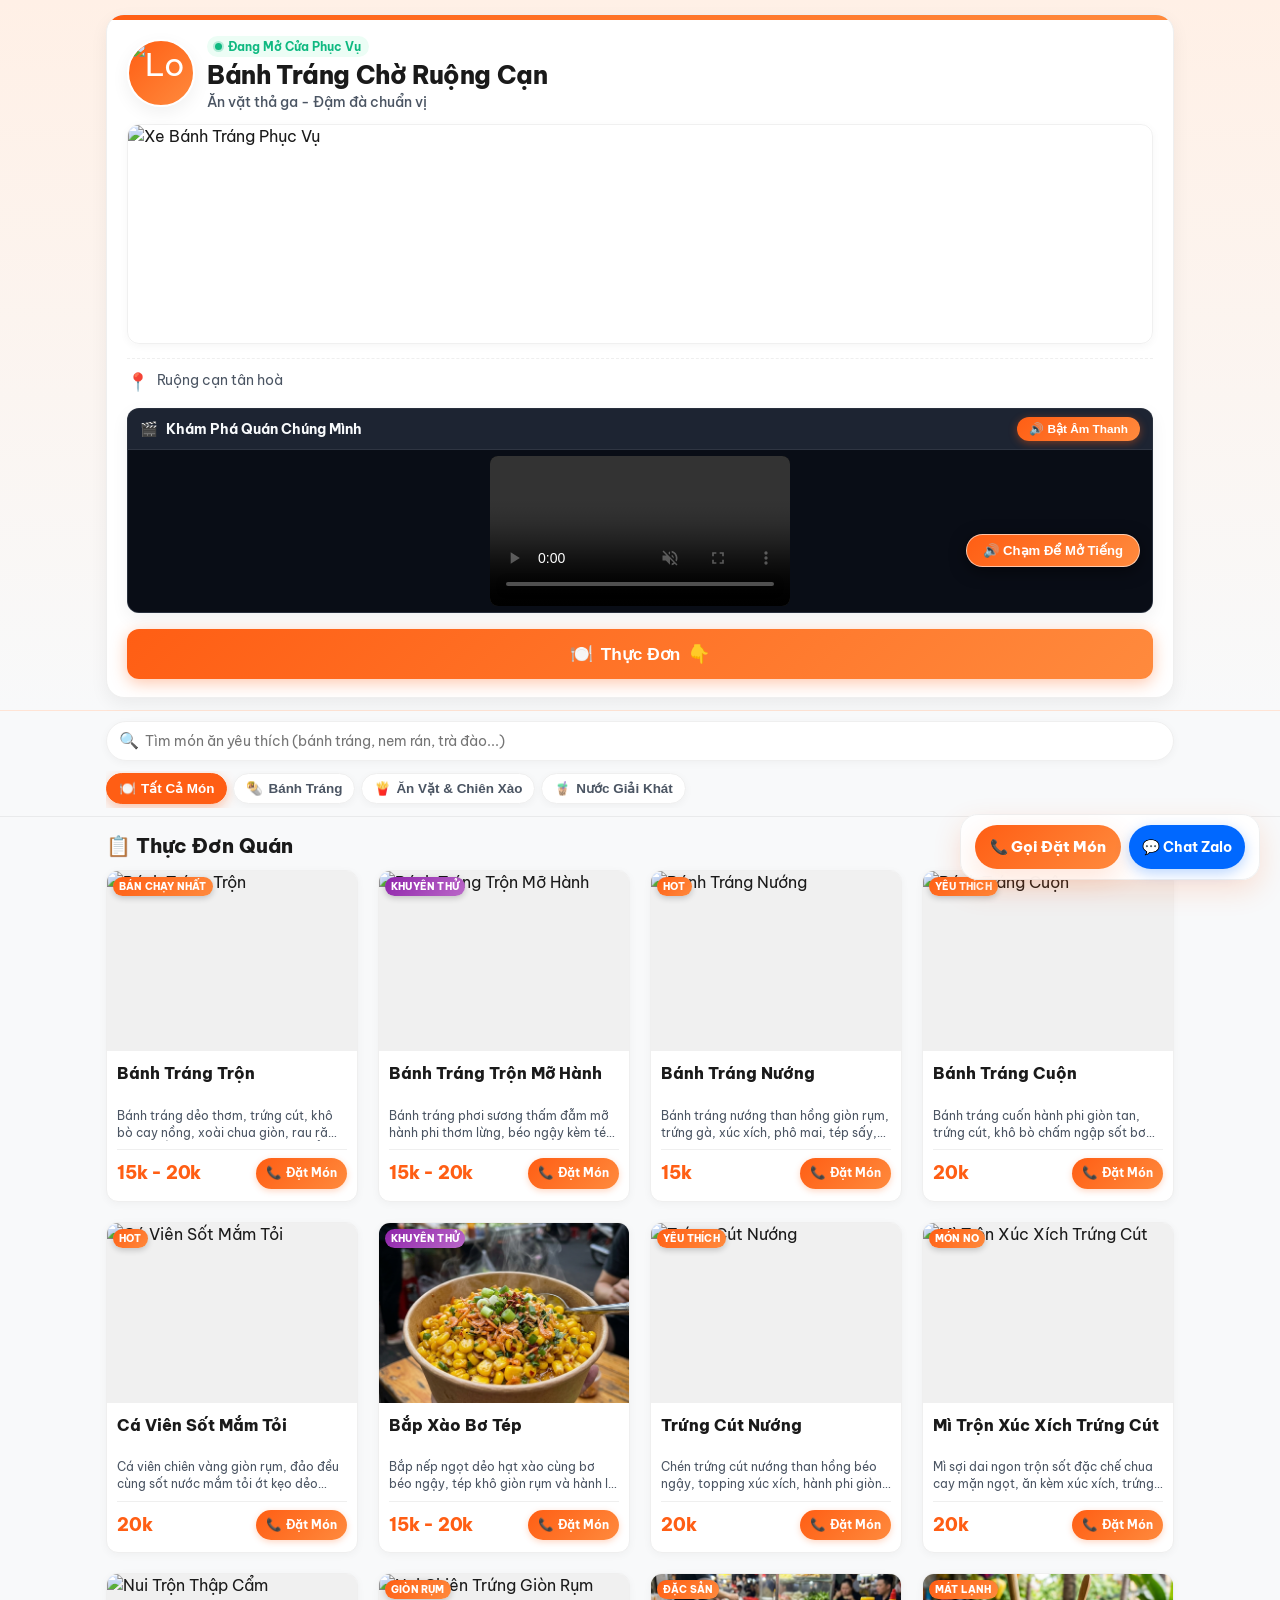
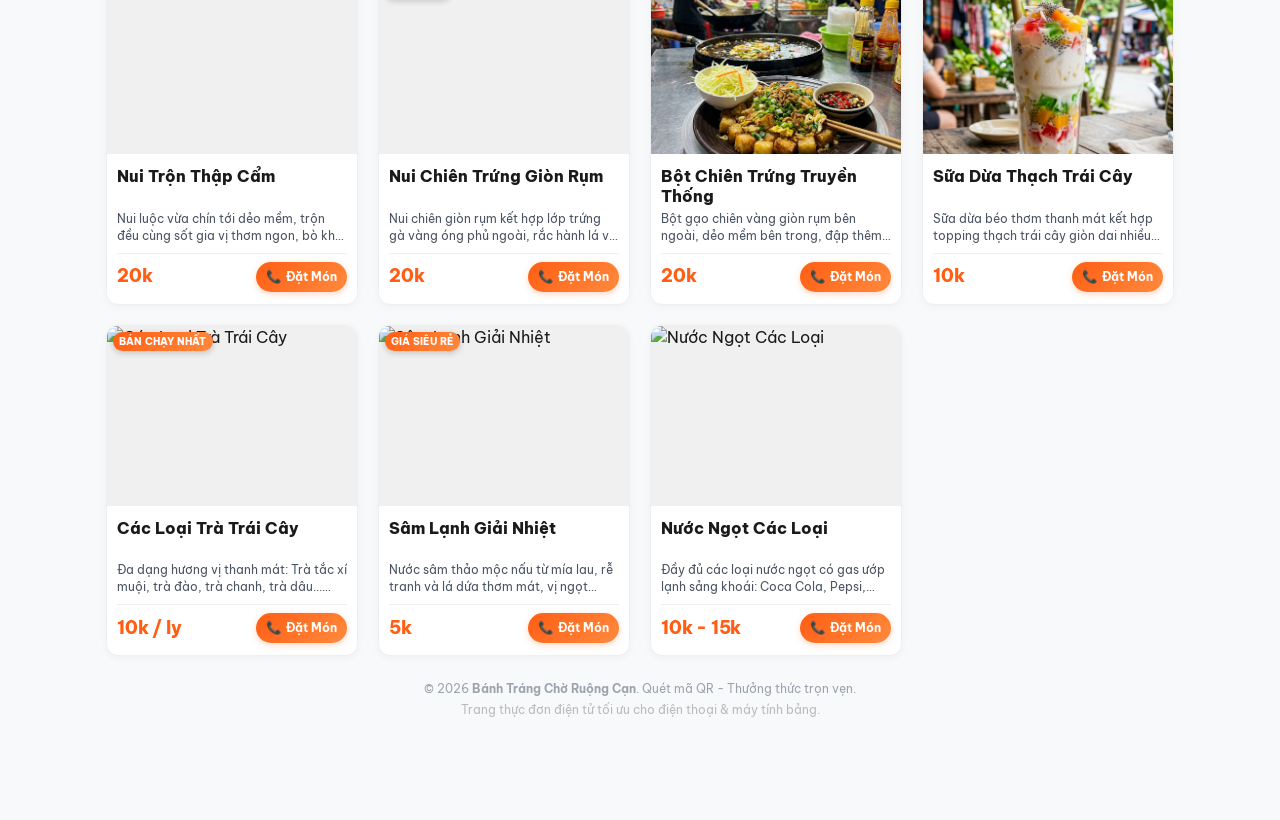
==== commit cdce7e90: "Add files via upload" ====
--- a/index.html
+++ b/index.html
@@ -9,10 +9,11 @@
         content="Thực đơn điện tử QR quán Bánh Tráng Chờ - Món ăn vặt thơm ngon, bánh tráng trộn, trà trái cây tươi mát. Đặt món và gọi hotline dễ dàng.">
     <meta name="theme-color" content="#FF5E14">
 
-    <!-- Google Fonts: Plus Jakarta Sans -->
+    <!-- Google Fonts: Be Vietnam Pro (Font chuẩn tiếng Việt cao cấp, dấu thanh hoàn hảo) -->
     <link rel="preconnect" href="https://fonts.googleapis.com">
     <link rel="preconnect" href="https://fonts.gstatic.com" crossorigin>
-    <link href="https://fonts.googleapis.com/css2?family=Plus+Jakarta+Sans:wght@400;500;600;700;800&display=swap"
+    <link
+        href="https://fonts.googleapis.com/css2?family=Be+Vietnam+Pro:ital,wght@0,300;0,400;0,500;0,600;0,700;0,800;0,900;1,400;1,600&display=swap"
         rel="stylesheet">
 
     <!-- Main Stylesheet -->
@@ -75,31 +76,36 @@
                     <div class="store-video-header">
                         <span class="video-icon">🎬</span>
                         <span class="video-title">Khám Phá Quán Chúng Mình</span>
+                        <button type="button" id="unmuteVideoBtn" class="btn-unmute-header" title="Bật/Tắt âm thanh">
+                            🔊 Bật Âm Thanh
+                        </button>
                     </div>
                     <div class="store-video-container">
-                        <video id="storeVideoPlayer" 
-                               controls 
-                               playsinline 
-                               preload="metadata"
-                               class="store-video-element">
+                        <video id="storeVideoPlayer" autoplay muted loop playsinline controls preload="auto"
+                            class="store-video-element">
                             <source src="video/introduce.mp4" type="video/mp4">
                             Trình duyệt của bạn không hỗ trợ video HTML5.
                         </video>
-                    </div>
-                </div>
-
-                <!-- Nút Gọi Hotline nhanh ở đầu trang -->
+                        <button type="button" id="unmuteFloatingBtn" class="btn-unmute-floating">
+                            🔊 Chạm Để Mở Tiếng
+                        </button>
+                    </div>
+                </div>
+
+                <!-- Nút Đặt Món Ngay (Cuộn mượt xuống khu vực thực đơn món ăn) -->
                 <div class="store-actions">
-                    <a id="heroCallBtn" href="tel:0988888888" class="btn-call-hero">
-                        📞 Gọi Đặt Món Ngay
-                    </a>
+                    <button type="button" id="scrollToMenuBtn" class="btn-scroll-menu">
+                        <span class="btn-icon">🍽️</span>
+                        <span>Thực Đơn</span>
+                        <span class="btn-arrow">👇</span>
+                    </button>
                 </div>
             </div>
         </div>
     </header>
 
     <!-- ==================== CONTROLS: SEARCH & CATEGORIES ==================== -->
-    <nav class="menu-controls" aria-label="Bộ lọc thực đơn">
+    <nav class="menu-controls" id="menuControls" aria-label="Bộ lọc thực đơn">
         <div class="container">
             <!-- Ô tìm kiếm món ăn -->
             <div class="search-box">
@@ -183,11 +189,11 @@
     <footer class="page-footer">
         <div class="container">
             <p>© 2026 <strong id="copyrightStore">Bánh Tráng Chờ</strong>. Quét mã QR - Thưởng thức trọn vẹn.</p>
-            <p style="margin-top: 6px; font-size: 0.8rem;">
+            <!-- <p style="margin-top: 6px; font-size: 0.8rem;">
                 <a href="qr.html" style="color: var(--primary); font-weight: 700; text-decoration: underline;">
                     📱 In Standee & Tạo Mã QR Dán Bàn Tại Đây &rarr;
                 </a>
-            </p>
+            </p> -->
             <p style="margin-top: 4px; font-size: 0.74rem; color: #BBB;">Trang thực đơn điện tử tối ưu cho điện thoại &
                 máy tính bảng.</p>
         </div>
--- a/css/style.css
+++ b/css/style.css
@@ -24,8 +24,8 @@
     --border-color: #EFEFEF;
     --border-hover: #FFD8C7;
     
-    /* Typography & Radius */
-    --font-family: 'Plus Jakarta Sans', -apple-system, BlinkMacSystemFont, 'Segoe UI', Roboto, sans-serif;
+    /* Typography & Radius (Be Vietnam Pro - Font tiếng Việt cao cấp chuẩn 100%) */
+    --font-family: 'Be Vietnam Pro', -apple-system, BlinkMacSystemFont, 'Segoe UI', Roboto, Helvetica, Arial, sans-serif;
     --radius-sm: 8px;
     --radius-md: 12px;
     --radius-lg: 18px;
@@ -259,8 +259,9 @@
 .store-video-header {
     display: flex;
     align-items: center;
+    justify-content: space-between;
     gap: 8px;
-    padding: 10px 14px;
+    padding: 8px 12px;
     background: rgba(255, 255, 255, 0.05);
     border-bottom: 1px solid rgba(255, 255, 255, 0.08);
     color: #f8fafc;
@@ -268,8 +269,68 @@
     font-weight: 700;
 }
 
-.store-video-header .video-icon {
-    font-size: 1.1rem;
+.store-video-header .video-title {
+    display: flex;
+    align-items: center;
+    gap: 6px;
+    flex: 1;
+}
+
+.btn-unmute-header {
+    background: linear-gradient(135deg, #FF5E14 0%, #FF8A3D 100%) !important;
+    color: #ffffff !important;
+    border: none;
+    padding: 5px 12px;
+    border-radius: var(--radius-full);
+    font-size: 0.74rem;
+    font-weight: 750;
+    cursor: pointer;
+    display: inline-flex;
+    align-items: center;
+    gap: 4px;
+    box-shadow: 0 2px 8px rgba(255, 94, 20, 0.4);
+    transition: var(--transition);
+    white-space: nowrap;
+}
+
+.btn-unmute-header:hover {
+    transform: scale(1.04);
+}
+
+.btn-unmute-floating {
+    position: absolute;
+    bottom: 45px;
+    right: 12px;
+    background: linear-gradient(135deg, #FF5E14 0%, #FF8A3D 100%) !important;
+    color: #ffffff !important;
+    border: 1.5px solid rgba(255, 255, 255, 0.6);
+    padding: 8px 16px;
+    border-radius: var(--radius-full);
+    font-size: 0.82rem;
+    font-weight: 800;
+    cursor: pointer;
+    display: inline-flex;
+    align-items: center;
+    gap: 6px;
+    box-shadow: 0 4px 16px rgba(0, 0, 0, 0.5);
+    z-index: 10;
+    animation: pulseUnmute 1.8s infinite;
+    transition: var(--transition);
+}
+
+@keyframes pulseUnmute {
+    0%, 100% {
+        transform: scale(1);
+        box-shadow: 0 4px 16px rgba(255, 94, 20, 0.4);
+    }
+    50% {
+        transform: scale(1.06);
+        box-shadow: 0 6px 20px rgba(255, 94, 20, 0.7);
+    }
+}
+
+.btn-unmute-floating.hidden {
+    display: none !important;
 }
 
 .store-video-container {
@@ -413,35 +474,52 @@
     transform: translateY(-1px);
 }
 
-/* Nút Gọi Hotline chính trên Store Card */
+/* Nút Đặt Món Ngay Cuộn Xuống Thực Đơn */
 .store-actions {
-    margin-top: 12px;
-}
-
-.btn-call-hero {
+    margin-top: 14px;
+}
+
+.btn-scroll-menu {
     width: 100%;
     background: var(--primary-gradient);
     color: #fff;
     border: none;
-    padding: 12px 18px;
+    padding: 13px 20px;
     border-radius: var(--radius-md);
-    font-weight: 750;
-    font-size: clamp(0.88rem, 3.2vw, 0.98rem);
+    font-weight: 800;
+    font-size: clamp(0.95rem, 3.5vw, 1.08rem);
     display: flex;
     align-items: center;
     justify-content: center;
     gap: 8px;
-    text-decoration: none;
-    box-shadow: var(--shadow-lg);
     cursor: pointer;
+    box-shadow: 0 4px 16px rgba(255, 94, 20, 0.35);
     transition: var(--transition);
     text-align: center;
     line-height: 1.3;
 }
 
-.btn-call-hero:hover {
+.btn-scroll-menu .btn-icon {
+    font-size: 1.15rem;
+    display: inline-flex;
+    align-items: center;
+}
+
+.btn-scroll-menu .btn-arrow {
+    font-size: 1.1rem;
+    display: inline-flex;
+    align-items: center;
+    transition: transform 0.2s ease;
+}
+
+.btn-scroll-menu:hover, .btn-scroll-menu:active {
     transform: translateY(-2px);
-    box-shadow: 0 12px 24px rgba(255, 94, 20, 0.28);
+    box-shadow: 0 8px 24px rgba(255, 94, 20, 0.45);
+    background: linear-gradient(135deg, #E04E0B 0%, #FF7420 100%);
+}
+
+.btn-scroll-menu:hover .btn-arrow {
+    transform: translateY(3px);
 }
 
 /* ==================== CONTROLS: SEARCH & CATEGORY ==================== */
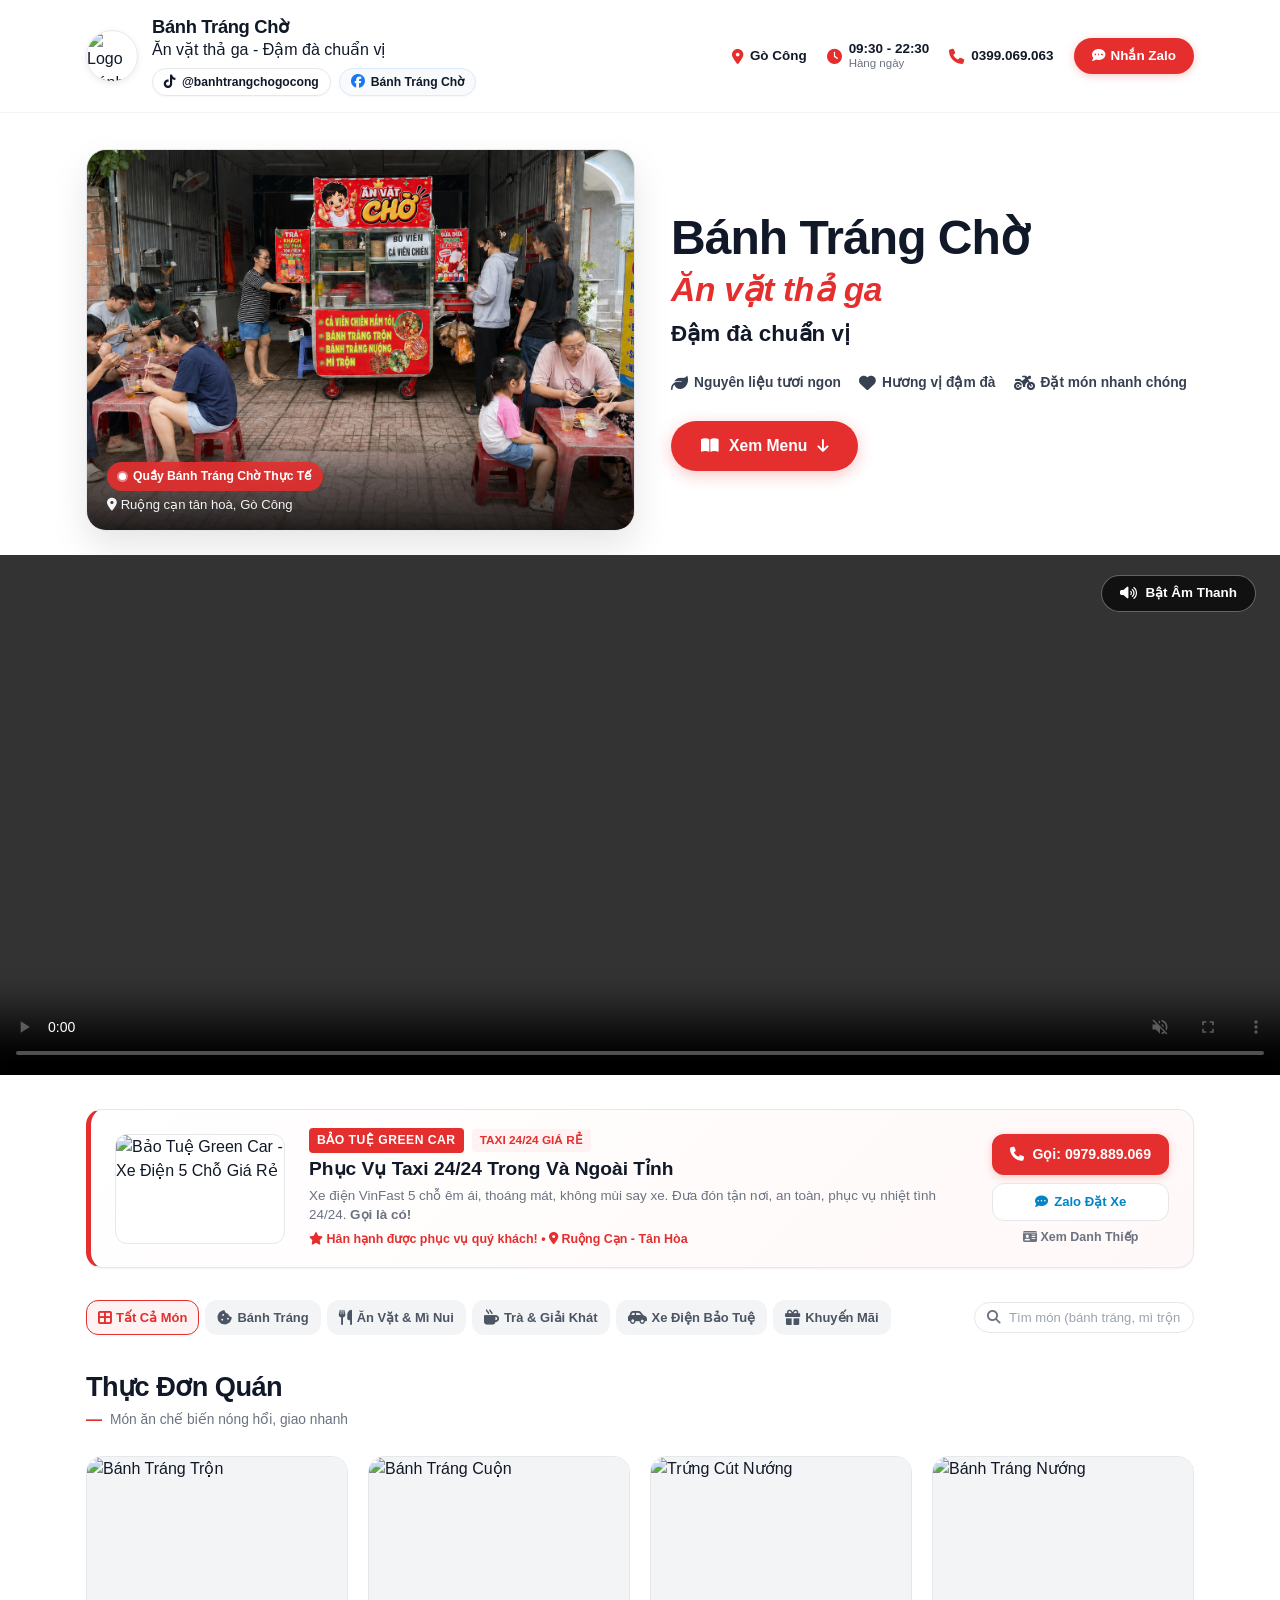
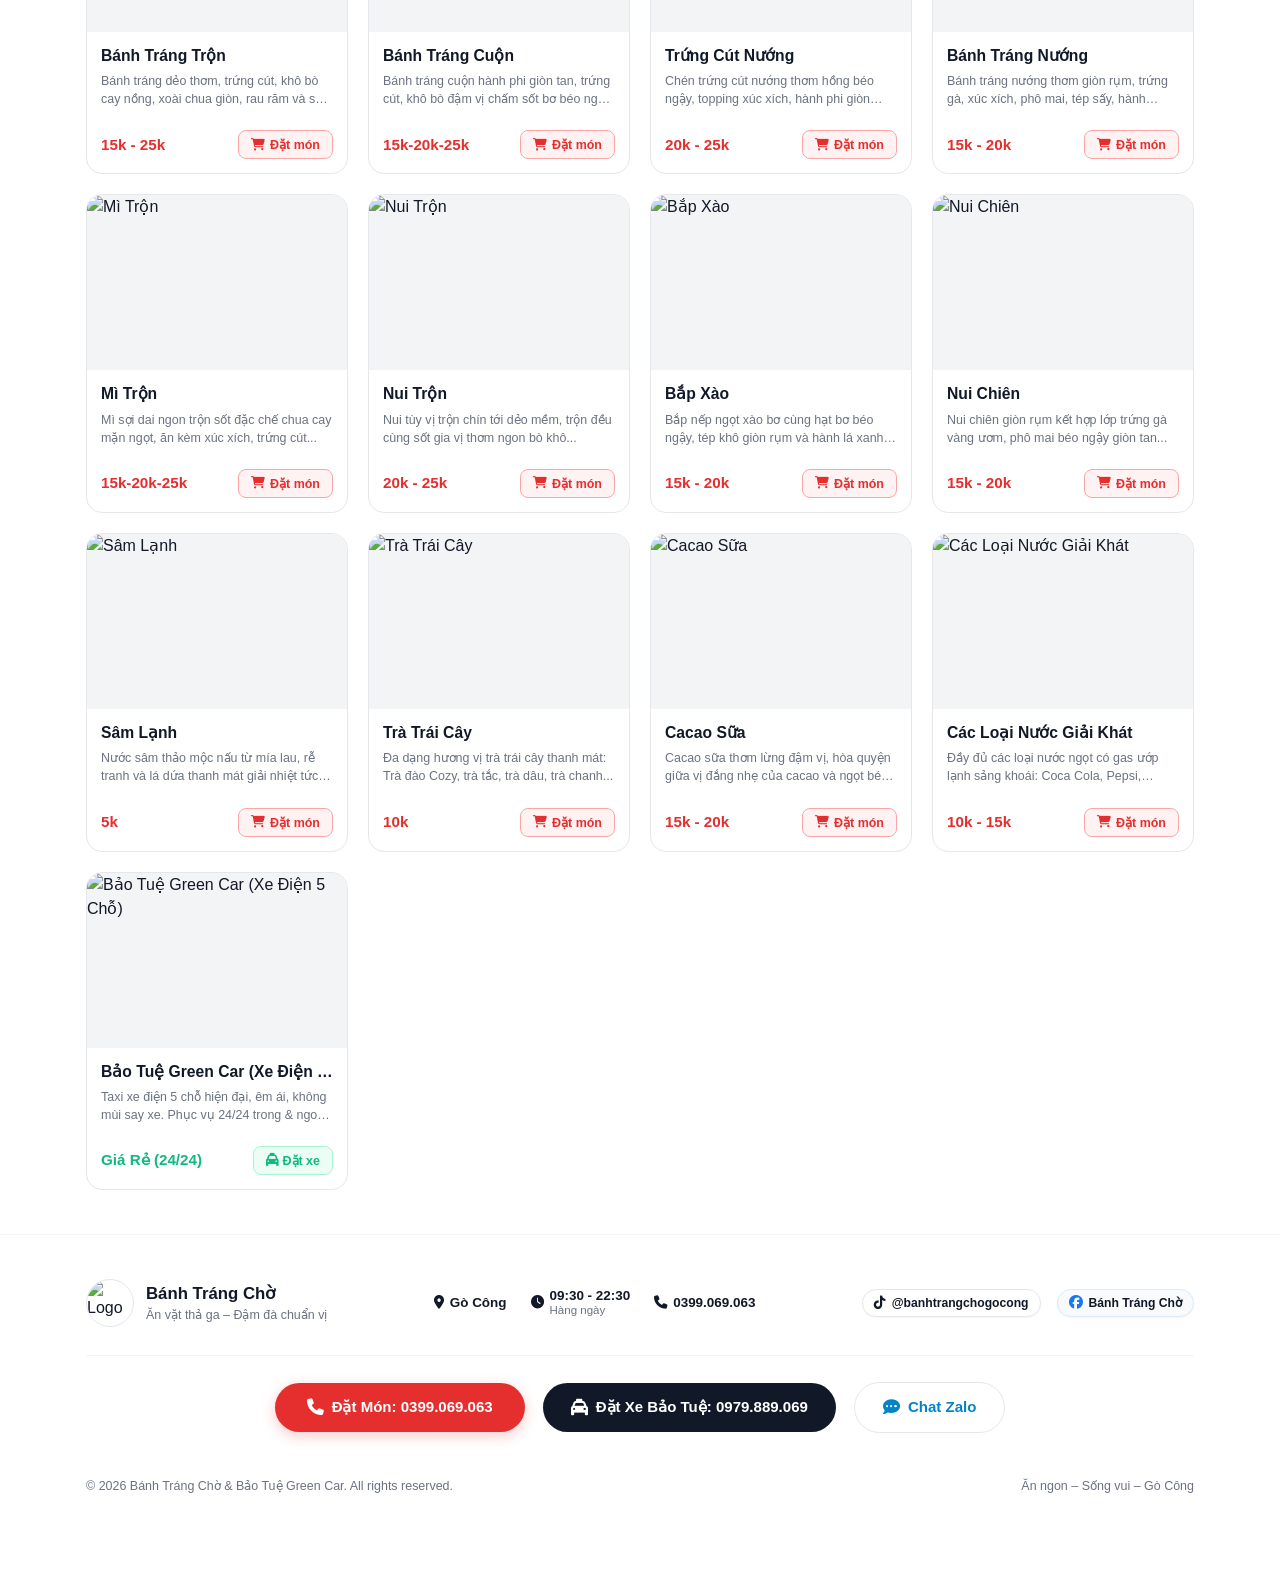
==== commit 25dcf22d: "Add files via upload update" ====
--- a/index.html
+++ b/index.html
@@ -4,17 +4,22 @@
 <head>
     <meta charset="UTF-8">
     <meta name="viewport" content="width=device-width, initial-scale=1.0, maximum-scale=5.0">
-    <title>Thực Đơn Quán Bánh Tráng Chờ - Ăn Vặt & Đặc Sản</title>
+    <title>Bánh Tráng Chờ - Ăn Vặt Thả Ga, Đậm Đà Chuẩn Vị & Taxi Xe Điện Bảo Tuệ Gò Công</title>
     <meta name="description"
-        content="Thực đơn điện tử QR quán Bánh Tráng Chờ - Món ăn vặt thơm ngon, bánh tráng trộn, trà trái cây tươi mát. Đặt món và gọi hotline dễ dàng.">
-    <meta name="theme-color" content="#FF5E14">
-
-    <!-- Google Fonts: Be Vietnam Pro (Font chuẩn tiếng Việt cao cấp, dấu thanh hoàn hảo) -->
+        content="Thực đơn Bánh Tráng Chờ: Bánh tráng trộn, cuộn, nướng, trứng cút nướng, mì trộn, nui chiên, các loại trà 10k, sâm lạnh 5k và Dịch vụ xe điện 5 chỗ Bảo Tuệ Green Car giá rẻ tại Gò Công. Hotline: 0399.069.063 - Xe điện: 0979.889.069.">
+    <meta name="theme-color" content="#E52E2E">
+
+    <!-- Google Fonts: Google Sans Flex (Chuẩn Google Fonts, hỗ trợ tiếng Việt 100%) -->
     <link rel="preconnect" href="https://fonts.googleapis.com">
     <link rel="preconnect" href="https://fonts.gstatic.com" crossorigin>
     <link
-        href="https://fonts.googleapis.com/css2?family=Be+Vietnam+Pro:ital,wght@0,300;0,400;0,500;0,600;0,700;0,800;0,900;1,400;1,600&display=swap"
+        href="https://fonts.googleapis.com/css2?family=Google+Sans+Flex:wght@300;400;500;600;700;800&display=swap"
         rel="stylesheet">
+
+    <!-- FontAwesome 6 (Icons sắc nét chuẩn chuyên nghiệp) -->
+    <link rel="stylesheet" href="https://cdnjs.cloudflare.com/ajax/libs/font-awesome/6.5.1/css/all.min.css"
+        integrity="sha512-DTOQO9RWCH3ppGqcWaEA1BIZOC6xxalwEsw9c2QQeAIftl+Vegovlnee1c9QX4TctnWMn13TZye+giMm8e2LwA=="
+        crossorigin="anonymous" referrerpolicy="no-referrer" />
 
     <!-- Main Stylesheet -->
     <link rel="stylesheet" href="css/style.css">
@@ -22,157 +27,354 @@
 
 <body>
 
-    <!-- ==================== HEADER & STORE INFO ==================== -->
-    <header class="hero-header">
-        <div class="container">
-            <div class="store-card">
-                <div class="store-top">
-                    <div class="store-logo" aria-label="Logo quán" style="overflow: hidden; padding: 0;">
-                        <img id="storeLogoImg"
-                            src="https://res.cloudinary.com/dzpj1y0ww/image/upload/v1786196597/banhtrangcho/banhtrangcho_tq6y85.jpg"
-                            alt="Logo Quán"
-                            style="width: 100%; height: 100%; object-fit: cover; border-radius: 50%; display: block;">
-                    </div>
-                    <div class="store-title-wrap">
-                        <div class="store-status">
-                            <span class="status-dot"></span> Đang Mở Cửa Phục Vụ
-                        </div>
-                        <h1 class="store-name" id="storeName">Bánh Tráng chờ ruộng cạn</h1>
-                        <p class="store-slogan" id="storeSlogan">Ăn vặt thả ga - Đậm đà chuẩn vị</p>
-                    </div>
-                </div>
-
-                <!-- Ảnh Xe Đẩy / Không Gian Quán Thực Tế (Tự động nạp từ data.js) -->
-                <div class="store-banner-wrap" id="storeBannerWrap" style="display: none;">
-                    <img id="storeBannerImg" src="" alt="Xe Bánh Tráng Phục Vụ" class="store-banner-img">
-                    <!-- <span class="store-banner-badge">🛵 Xe Bánh Tráng Phục Vụ Tại Quán</span> -->
-                </div>
-
-                <!-- Chi tiết: Địa chỉ, Giờ giấc & Bản đồ -->
-                <div class="store-details">
-                    <div class="detail-item">
-                        <span class="icon">📍</span>
-                        <div>
-                            <span id="storeAddress">123 Đường Ăn Vặt, Quận 1, TP. Hồ Chí Minh</span>
-                            <br>
-                            <!-- <a id="storeMapLink" href="https://maps.google.com" target="_blank"
-                                rel="noopener noreferrer">
-                                🗺️ Xem vị trí trên Bản Đồ Google Maps &rarr;
-                            </a> -->
-                        </div>
-                    </div>
-                    <!-- <div class="detail-item">
-                        <span class="icon">⏰</span>
-                        <div>
-                            <span>Giờ phục vụ:</span><br>
-                            <strong id="storeHours">09:30 - 22:30 hàng ngày</strong>
-                        </div>
-                    </div> -->
-                </div>
-
-
-                <!-- Video Giới Thiệu Quán (Tự động nạp từ data.js) -->
-                <div class="store-video-wrap" id="storeVideoWrap" style="display: none;">
-                    <div class="store-video-header">
-                        <span class="video-icon">🎬</span>
-                        <span class="video-title">Khám Phá Quán Chúng Mình</span>
-                        <button type="button" id="unmuteVideoBtn" class="btn-unmute-header" title="Bật/Tắt âm thanh">
-                            🔊 Bật Âm Thanh
-                        </button>
-                    </div>
-                    <div class="store-video-container">
-                        <video id="storeVideoPlayer" autoplay muted loop playsinline controls preload="auto"
-                            class="store-video-element">
-                            <source src="video/introduce.mp4" type="video/mp4">
-                            Trình duyệt của bạn không hỗ trợ video HTML5.
-                        </video>
-                        <button type="button" id="unmuteFloatingBtn" class="btn-unmute-floating">
-                            🔊 Chạm Để Mở Tiếng
-                        </button>
-                    </div>
-                </div>
-
-                <!-- Nút Đặt Món Ngay (Cuộn mượt xuống khu vực thực đơn món ăn) -->
-                <div class="store-actions">
-                    <button type="button" id="scrollToMenuBtn" class="btn-scroll-menu">
-                        <span class="btn-icon">🍽️</span>
-                        <span>Thực Đơn</span>
-                        <span class="btn-arrow">👇</span>
+    <!-- ==================== TOP NAVIGATION BAR ==================== -->
+    <header class="top-nav-bar">
+        <div class="site-container">
+            <div class="nav-inner">
+                <!-- Brand Info Left -->
+                <div class="nav-brand">
+                    <img id="storeLogoImg"
+                        src="https://res.cloudinary.com/dzpj1y0ww/image/upload/v1789880973/logo_hdfzqr.jpg"
+                        alt="Logo Bánh Tráng Chờ" class="nav-logo">
+                    <div class="brand-text">
+                        <div class="brand-title-row">
+                            <h1 class="brand-name" id="storeName">Bánh Tráng Chờ</h1>
+                            <!-- Nút Zalo nhỏ gọn chỉ hiện trên Mobile trong header -->
+                            <a href="https://zalo.me/0399069063" target="_blank" rel="noopener noreferrer"
+                                class="btn-zalo-mobile-top">
+                                <i class="fa-solid fa-comment-dots"></i>
+                                <span>Zalo</span>
+                            </a>
+                        </div>
+                        <p class="brand-slogan" id="storeSlogan">Ăn vặt thả ga – Đậm đà chuẩn vị</p>
+
+                        <!-- Khung Pill Badges Mạng Xã Hội TikTok & Facebook -->
+                        <div class="nav-social-tags">
+                            <a id="navTiktokLink" href="https://www.tiktok.com/@banhtrangchogocong" target="_blank"
+                                rel="noopener noreferrer" class="social-pill-badge badge-tiktok"
+                                title="Kênh TikTok Bánh Tráng Chờ">
+                                <i class="fa-brands fa-tiktok"></i>
+                                <span>@banhtrangchogocong</span>
+                            </a>
+                            <a id="navFbLink" href="https://www.facebook.com/banhtrangcho" target="_blank"
+                                rel="noopener noreferrer" class="social-pill-badge badge-fb"
+                                title="Fanpage Facebook Bánh Tráng Chờ">
+                                <i class="fa-brands fa-facebook"></i>
+                                <span>Bánh Tráng Chờ</span>
+                            </a>
+                        </div>
+                    </div>
+                </div>
+
+                <!-- Meta Info Right (Desktop & Tablet) -->
+                <div class="nav-meta">
+                    <div class="meta-item meta-location">
+                        <i class="fa-solid fa-location-dot meta-icon-fa"></i>
+                        <span class="meta-bold">Gò Công</span>
+                    </div>
+
+                    <div class="meta-item meta-time-box">
+                        <i class="fa-solid fa-clock meta-icon-fa"></i>
+                        <div class="meta-col">
+                            <span class="meta-bold" id="storeHours">09:30 - 22:30</span>
+                            <span class="meta-sub">Hàng ngày</span>
+                        </div>
+                    </div>
+
+                    <a id="navHotlineBtn" href="tel:0399069063" class="meta-item meta-phone" title="Gọi Hotline Đặt Món">
+                        <i class="fa-solid fa-phone meta-icon-fa"></i>
+                        <span class="meta-bold" id="storeHotlineText">0399.069.063</span>
+                    </a>
+
+                    <a id="navZaloBtn" href="https://zalo.me/0399069063" target="_blank" rel="noopener noreferrer"
+                        class="btn-zalo-pill">
+                        <i class="fa-solid fa-comment-dots"></i>
+                        <span>Nhắn Zalo</span>
+                    </a>
+                </div>
+            </div>
+        </div>
+    </header>
+
+    <!-- ==================== HERO BANNER (BÊN TRÁI: ẢNH CỬA HÀNG THỰC TẾ) ==================== -->
+    <section class="hero-section">
+        <div class="site-container hero-container">
+            <!-- CỘT TRÁI: ẢNH CỬA HÀNG / QUẦY HÀNG THỰC TẾ -->
+            <div class="hero-left-store-visual">
+                <div class="store-hero-card">
+                    <img id="storeHeroImg" src="images/banner3.png"
+                        alt="Quầy Bánh Tráng Chờ Thực Tế Tại Quán" class="store-hero-img">
+                    <div class="store-hero-badge-overlay">
+                        <div class="store-live-pill">
+                            <span class="live-dot"></span>
+                            <span>Quầy Bánh Tráng Chờ Thực Tế</span>
+                        </div>
+                        <p class="store-hero-addr">
+                            <i class="fa-solid fa-location-dot"></i> Ruộng cạn tân hoà, Gò Công
+                        </p>
+                    </div>
+                </div>
+            </div>
+
+            <!-- CỘT PHẢI: NỘI DUNG THƯƠNG HIỆU & NÚT HÀNH ĐỘNG -->
+            <div class="hero-right-content">
+                <h2 class="hero-brand-title">Bánh Tráng Chờ</h2>
+                <div class="hero-cursive-slogan">Ăn vặt thả ga</div>
+                <h3 class="hero-sub-title">Đậm đà chuẩn vị</h3>
+
+                <div class="hero-features-list">
+                    <div class="feature-item">
+                        <i class="fa-solid fa-leaf feat-icon feat-leaf"></i>
+                        <span>Nguyên liệu tươi ngon</span>
+                    </div>
+                    <div class="feature-item">
+                        <i class="fa-solid fa-heart feat-icon feat-heart"></i>
+                        <span>Hương vị đậm đà</span>
+                    </div>
+                    <div class="feature-item">
+                        <i class="fa-solid fa-motorcycle feat-icon feat-bike"></i>
+                        <span>Đặt món nhanh chóng</span>
+                    </div>
+                </div>
+
+                <div class="hero-action-buttons">
+                    <a href="#menuSection" class="btn-hero-menu">
+                        <i class="fa-solid fa-book-open"></i>
+                        <span>Xem Menu</span>
+                        <i class="fa-solid fa-arrow-down btn-menu-arrow"></i>
+                    </a>
+                </div>
+            </div>
+        </div>
+    </section>
+
+    <!-- ==================== VIDEO GIỚI THIỆU QUÁN (FULL TRÀN VIỀN) ==================== -->
+    <section class="store-video-fullbleed" id="videoSection">
+        <div class="video-fullbleed-wrap">
+            <video id="storeVideoPlayer" autoplay muted loop playsinline controls preload="auto"
+                class="video-fullbleed-player">
+                <source src="https://res.cloudinary.com/dzpj1y0ww/video/upload/v1789880973/ideo_eyzzkf.mp4" type="video/mp4">
+                Trình duyệt của bạn không hỗ trợ video HTML5.
+            </video>
+            <button type="button" id="unmuteVideoBtn" class="btn-floating-unmute" title="Bật/Tắt âm thanh">
+                <i class="fa-solid fa-volume-high"></i>
+                <span>Bật Âm Thanh</span>
+            </button>
+        </div>
+    </section>
+
+    <!-- ==================== SERVICE CARD (BẢO TUỆ GREEN CAR) ==================== -->
+    <section class="service-strip-section">
+        <div class="site-container">
+            <div class="service-card-clean service-baotue-card">
+                <div class="service-thumb-wrap">
+                    <img id="carFeatureImg" src="images/xe_vinfast_do.jpg"
+                        alt="Bảo Tuệ Green Car - Xe Điện 5 Chỗ Giá Rẻ" class="service-thumb-img">
+                </div>
+                <div class="service-details">
+                    <div class="service-tag-row">
+                        <span class="service-badge-red">BẢO TUỆ GREEN CAR</span>
+                        <span class="service-badge-sub">TAXI 24/24 GIÁ RẺ</span>
+                    </div>
+                    <h3 class="service-clean-title">Phục Vụ Taxi 24/24 Trong Và Ngoài Tỉnh</h3>
+                    <p class="service-clean-desc">
+                        Xe điện VinFast 5 chỗ êm ái, thoáng mát, không mùi say xe. Đưa đón tận nơi, an toàn, phục vụ nhiệt tình 24/24. <strong>Gọi là có!</strong>
+                    </p>
+                    <div class="service-slogan-note">
+                        <i class="fa-solid fa-star"></i> Hân hạnh được phục vụ quý khách! • <i class="fa-solid fa-location-dot"></i> Ruộng Cạn - Tân Hòa
+                    </div>
+                </div>
+                <div class="service-cta-side car-cta-group">
+                    <a id="carCallBtn" href="tel:0979889069" class="btn-clean-call-car btn-car-highlight">
+                        <i class="fa-solid fa-phone"></i>
+                        <span>Gọi: <strong>0979.889.069</strong></span>
+                    </a>
+                    <a id="carZaloBtn" href="https://zalo.me/0979889069" target="_blank" rel="noopener noreferrer"
+                        class="btn-car-zalo-pill">
+                        <i class="fa-solid fa-comment-dots"></i>
+                        <span>Zalo Đặt Xe</span>
+                    </a>
+                    <button type="button" class="btn-view-card-modal" onclick="openCarCardModal()">
+                        <i class="fa-solid fa-id-card"></i>
+                        <span>Xem Danh Thiếp</span>
                     </button>
                 </div>
             </div>
         </div>
-    </header>
-
-    <!-- ==================== CONTROLS: SEARCH & CATEGORIES ==================== -->
-    <nav class="menu-controls" id="menuControls" aria-label="Bộ lọc thực đơn">
-        <div class="container">
-            <!-- Ô tìm kiếm món ăn -->
-            <div class="search-box">
-                <span class="search-icon">🔍</span>
-                <input type="text" id="searchInput" class="search-input"
-                    placeholder="Tìm món ăn yêu thích (bánh tráng, nem rán, trà đào...)" autocomplete="off">
-                <button type="button" id="clearSearchBtn" class="clear-search-btn" title="Xóa tìm kiếm">✕</button>
-            </div>
-
-            <!-- Thanh cuộn danh mục món -->
-            <div class="categories-wrapper">
-                <ul class="categories-list" id="categoryList">
-                    <!-- Danh mục sẽ được render tự động từ js/app.js -->
-                </ul>
-            </div>
-        </div>
-    </nav>
-
-    <!-- ==================== MENU LIST SECTION ==================== -->
-    <main class="container">
-        <!-- Tiêu đề và số lượng món -->
-        <div class="menu-section-header">
-            <h2 class="menu-section-title">
-                <span>📋 Thực Đơn Quán</span>
-            </h2>
-            <span class="item-count-badge" id="itemCount">Đang tải...</span>
-        </div>
-
-        <!-- Grid hiển thị danh sách các món ăn -->
-        <section class="menu-grid" id="menuGrid" aria-live="polite">
-            <!-- Thẻ món ăn sẽ được render tự động từ data.js -->
-        </section>
-    </main>
-
-    <!-- ==================== BOTTOM FLOATING BAR (MOBILE FIRST) ==================== -->
-    <div class="bottom-floating-bar" aria-label="Thao tác nhanh">
-        <div class="floating-inner">
-            <a id="floatCallBtn" href="tel:0988888888" class="btn-float-call">
-                📞 Gọi Đặt Món Ngay
+    </section>
+
+    <!-- ==================== CATEGORIES & SEARCH ROW ==================== -->
+    <section class="filter-search-section" id="menuSection">
+        <div class="site-container">
+            <div class="filter-search-wrapper">
+                <!-- Category Buttons List -->
+                <div class="categories-scroll-area">
+                    <div class="categories-nav-group" id="categoryNav">
+                        <!-- Dynamic rendering from js/app.js with FontAwesome -->
+                    </div>
+                </div>
+
+                <!-- Search Input Field -->
+                <div class="search-box-round">
+                    <i class="fa-solid fa-magnifying-glass search-box-icon"></i>
+                    <input type="text" id="searchInput" class="search-box-input"
+                        placeholder="Tìm món (bánh tráng, mì trộn, trà...)" autocomplete="off">
+                    <button type="button" id="clearSearchBtn" class="search-clear-x" title="Xóa tìm kiếm">
+                        <i class="fa-solid fa-xmark"></i>
+                    </button>
+                </div>
+            </div>
+        </div>
+    </section>
+
+    <!-- ==================== MENU SECTION ==================== -->
+    <section class="menu-display-section">
+        <div class="site-container">
+            <div class="section-title-clean">
+                <h2 class="title-main">Thực Đơn Quán</h2>
+                <div class="title-sub-row">
+                    <span class="title-dash">—</span>
+                    <span class="title-sub-text">Món ăn chế biến nóng hổi, giao nhanh</span>
+                </div>
+            </div>
+
+            <!-- Food Items Grid (12 cards) -->
+            <div class="food-cards-grid" id="menuGrid" aria-live="polite">
+                <!-- Dynamic rendering from js/app.js -->
+            </div>
+        </div>
+    </section>
+
+    <!-- ==================== CLEAN FOOTER ==================== -->
+    <footer class="site-footer-clean">
+        <div class="site-container">
+            <!-- Top Info Row -->
+            <div class="footer-top-row">
+                <div class="footer-brand-side">
+                    <img src="https://res.cloudinary.com/dzpj1y0ww/image/upload/v1789880973/logo_hdfzqr.jpg"
+                        alt="Logo Bánh Tráng Chờ" class="footer-logo">
+                    <div class="footer-brand-info">
+                        <h4 class="footer-brand-title">Bánh Tráng Chờ</h4>
+                        <p class="footer-brand-slogan">Ăn vặt thả ga – Đậm đà chuẩn vị</p>
+                    </div>
+                </div>
+
+                <div class="footer-meta-center">
+                    <div class="f-meta-item">
+                        <i class="fa-solid fa-location-dot icon-red"></i>
+                        <span class="f-bold">Gò Công</span>
+                    </div>
+                    <div class="f-meta-item">
+                        <i class="fa-solid fa-clock icon-red"></i>
+                        <div class="f-col">
+                            <span class="f-bold">09:30 - 22:30</span>
+                            <span class="f-sub">Hàng ngày</span>
+                        </div>
+                    </div>
+                    <a href="tel:0399069063" class="f-meta-item f-phone" title="Gọi Hotline Quán">
+                        <i class="fa-solid fa-phone icon-red"></i>
+                        <span class="f-bold">0399.069.063</span>
+                    </a>
+                </div>
+
+                <div class="footer-social-side">
+                    <a href="https://www.tiktok.com/@banhtrangchogocong" target="_blank" rel="noopener noreferrer"
+                        class="social-pill-badge badge-tiktok" title="TikTok Bánh Tráng Chờ">
+                        <i class="fa-brands fa-tiktok"></i>
+                        <span>@banhtrangchogocong</span>
+                    </a>
+                    <a href="https://www.facebook.com/banhtrangcho" target="_blank" rel="noopener noreferrer"
+                        class="social-pill-badge badge-fb" title="Facebook Bánh Tráng Chờ">
+                        <i class="fa-brands fa-facebook"></i>
+                        <span>Bánh Tráng Chờ</span>
+                    </a>
+                </div>
+            </div>
+
+            <!-- Action Buttons Row -->
+            <div class="footer-cta-row">
+                <a href="tel:0399069063" class="btn-footer-call-red">
+                    <i class="fa-solid fa-phone f-btn-icon"></i>
+                    <span>Đặt Món: 0399.069.063</span>
+                </a>
+                <a href="tel:0979889069" class="btn-footer-taxi-call">
+                    <i class="fa-solid fa-taxi f-btn-icon"></i>
+                    <span>Đặt Xe Bảo Tuệ: 0979.889.069</span>
+                </a>
+                <a href="https://zalo.me/0399069063" target="_blank" rel="noopener noreferrer"
+                    class="btn-footer-zalo-white">
+                    <i class="fa-solid fa-comment-dots f-btn-icon"></i>
+                    <span>Chat Zalo</span>
+                </a>
+            </div>
+
+            <!-- Copyright Row -->
+            <div class="footer-bottom-row">
+                <p class="f-copy">© 2026 Bánh Tráng Chờ & Bảo Tuệ Green Car. All rights reserved.</p>
+                <p class="f-slogan-sub">Ăn ngon – Sống vui – Gò Công</p>
+            </div>
+        </div>
+    </footer>
+
+    <!-- ==================== MOBILE FLOATING ACTIONS ==================== -->
+    <aside class="mobile-bottom-bar" aria-label="Thao tác nhanh trên di động">
+        <div class="mobile-bottom-inner">
+            <a href="tel:0399069063" class="m-btn-call">
+                <i class="fa-solid fa-phone"></i>
+                <span>Đặt Món</span>
             </a>
-            <a id="floatZaloBtn" href="https://zalo.me" target="_blank" rel="noopener noreferrer"
-                class="btn-float-zalo">
-                💬 Chat Zalo
+            <a href="tel:0979889069" class="m-btn-car-call">
+                <i class="fa-solid fa-taxi"></i>
+                <span>Đặt Xe 24/24</span>
             </a>
+            <a href="https://zalo.me/0399069063" target="_blank" rel="noopener noreferrer" class="m-btn-zalo">
+                <i class="fa-solid fa-comment-dots"></i>
+                <span>Zalo</span>
+            </a>
+        </div>
+    </aside>
+
+    <!-- ==================== MODAL XEM CHI TIẾT MÓN ĂN ==================== -->
+    <div class="item-modal-overlay" id="itemModalOverlay" role="dialog" aria-modal="true" aria-hidden="true">
+        <div class="item-modal-card">
+            <div class="modal-card-top">
+                <img id="modalImage" src="" alt="Món ăn" class="modal-card-img">
+                <button type="button" class="modal-close-icon" id="modalCloseBtn" aria-label="Đóng">
+                    <i class="fa-solid fa-xmark"></i>
+                </button>
+            </div>
+            <div class="modal-card-body">
+                <h3 id="modalTitle" class="modal-card-name">Tên Món Ăn</h3>
+                <div id="modalPrice" class="modal-card-price">15k - 25k</div>
+                <div class="modal-card-sep"></div>
+                <p id="modalDescription" class="modal-card-desc">Mô tả chi tiết món ăn...</p>
+
+                <div class="modal-card-footer">
+                    <a id="modalCallBtn" href="tel:0399069063" class="modal-btn-order">
+                        <i class="fa-solid fa-phone"></i>
+                        <span>Gọi Đặt Ngay</span>
+                    </a>
+                </div>
+            </div>
         </div>
     </div>
 
-    <!-- ==================== MODAL XEM CHI TIẾT MÓN ĂN ==================== -->
-    <div class="modal-overlay" id="itemModalOverlay" role="dialog" aria-modal="true" aria-hidden="true">
-        <div class="modal-container">
-            <div class="modal-image-wrap">
-                <img id="modalImage" src="" alt="Chi tiết món ăn" class="modal-image">
-                <button type="button" class="modal-close-btn" id="modalCloseBtn" aria-label="Đóng modal">✕</button>
-            </div>
-            <div class="modal-body">
-                <div>
-                    <span id="modalBadge" class="modal-badge">Món Nổi Bật</span>
-                </div>
-                <h3 id="modalTitle" class="modal-title">Tên Món Ăn</h3>
-                <div id="modalPrice" class="modal-price">0đ</div>
-
-                <div class="modal-desc-heading">Mô tả & Thành phần:</div>
-                <p id="modalDescription" class="modal-desc-text">Mô tả chi tiết món ăn...</p>
-
-                <div class="modal-actions">
-                    <a id="modalCallBtn" href="tel:0988888888" class="modal-btn-call">
-                        📞 Gọi Đặt Món Này
+    <!-- ==================== MODAL XEM DANH THIẾP XE ĐIỆN BẢO TUỆ ==================== -->
+    <div class="item-modal-overlay" id="carCardModalOverlay" role="dialog" aria-modal="true" aria-hidden="true">
+        <div class="item-modal-card car-card-dialog">
+            <div class="modal-card-top car-modal-top">
+                <img src="images/card_xe_clean.jpg" alt="Danh thiếp Bảo Tuệ Green Car" class="car-modal-full-img">
+                <button type="button" class="modal-close-icon" onclick="closeCarCardModal()" aria-label="Đóng">
+                    <i class="fa-solid fa-xmark"></i>
+                </button>
+            </div>
+            <div class="modal-card-body">
+                <h3 class="modal-card-name">BẢO TUỆ GREEN CAR</h3>
+                <p class="modal-card-desc">Chuyên phục vụ Taxi 24/24 trong và ngoài tỉnh. Gọi là có!</p>
+                <div class="modal-card-footer">
+                    <a href="tel:0979889069" class="modal-btn-order btn-car-highlight">
+                        <i class="fa-solid fa-phone"></i>
+                        <span>Gọi Ngay: 0979.889.069</span>
                     </a>
                 </div>
             </div>
@@ -180,29 +382,12 @@
     </div>
 
     <!-- ==================== NÚT CUỘN LÊN ĐẦU TRANG ==================== -->
-    <button type="button" class="btn-back-to-top" id="btnBackToTop" title="Cuộn lên đầu trang"
-        aria-label="Cuộn lên đầu trang">
-        ↑
+    <button type="button" class="scroll-top-btn" id="btnBackToTop" title="Lên đầu trang" aria-label="Lên đầu trang">
+        <i class="fa-solid fa-arrow-up"></i>
     </button>
 
-    <!-- ==================== FOOTER ==================== -->
-    <footer class="page-footer">
-        <div class="container">
-            <p>© 2026 <strong id="copyrightStore">Bánh Tráng Chờ</strong>. Quét mã QR - Thưởng thức trọn vẹn.</p>
-            <!-- <p style="margin-top: 6px; font-size: 0.8rem;">
-                <a href="qr.html" style="color: var(--primary); font-weight: 700; text-decoration: underline;">
-                    📱 In Standee & Tạo Mã QR Dán Bàn Tại Đây &rarr;
-                </a>
-            </p> -->
-            <p style="margin-top: 4px; font-size: 0.74rem; color: #BBB;">Trang thực đơn điện tử tối ưu cho điện thoại &
-                máy tính bảng.</p>
-        </div>
-    </footer>
-
-    <!-- ==================== JAVASCRIPT LIBRARIES ==================== -->
-    <!-- 1. Dữ liệu cấu hình & danh sách món (Array Data Object) -->
+    <!-- ==================== SCRIPTS ==================== -->
     <script src="js/data.js"></script>
-    <!-- 2. Logic xử lý giao diện, tìm kiếm, lọc, gọi điện thoại -->
     <script src="js/app.js"></script>
 </body>
 
--- a/css/style.css
+++ b/css/style.css
@@ -1,1273 +1,1726 @@
-/* ==============================================================================
-   CSS DESIGN SYSTEM - QR DIGITAL MENU (BÁNH TRÁNG CHỜ / QUÁN ĂN)
-   Mobile-First, Siêu Chuẩn Responsive Từ 300px Đến 1400px+, Chống Vỡ Chữ 100%
-   ============================================================================== */
-
+/**
+ * ==============================================================================
+ * BÁNH TRÁNG CHỜ - GÒ CÔNG
+ * CLEAN & MINIMALIST UI - PIXEL PERFECT DESIGN SYSTEM
+ * ==============================================================================
+ */
+
+/* --- RESET & DESIGN TOKENS --- */
 :root {
-    /* Color Palette */
-    --primary: #FF5E14;         /* Cam ẩm thực rực rỡ */
-    --primary-hover: #E04E0B;
-    --primary-light: #FFF2EB;
-    --primary-gradient: linear-gradient(135deg, #FF5E14 0%, #FF8A3D 100%);
-    
-    --secondary: #FFB300;       /* Vàng mật ong / Amber */
-    --secondary-light: #FFF9E6;
-    
-    --accent: #E53935;          /* Đỏ ớt / Hot badge */
-    --success: #10B981;         /* Xanh lá mở cửa */
-    --success-light: #ECFDF5;
-    
-    --dark: #1A1A1A;            /* Đen mềm */
-    --dark-muted: #4B5563;      /* Xám chữ phụ */
-    --light-bg: #F8F9FA;        /* Nền trang sáng mịn */
-    --card-bg: #FFFFFF;         /* Nền card trắng */
-    --border-color: #EFEFEF;
-    --border-hover: #FFD8C7;
-    
-    /* Typography & Radius (Be Vietnam Pro - Font tiếng Việt cao cấp chuẩn 100%) */
-    --font-family: 'Be Vietnam Pro', -apple-system, BlinkMacSystemFont, 'Segoe UI', Roboto, Helvetica, Arial, sans-serif;
+    --primary: #E52E2E;
+    --primary-hover: #C91F1F;
+    --primary-soft: #FEF2F2;
+    --primary-border: #FCA5A5;
+
+    --green-accent: #10B981;
+    --green-soft: #ECFDF5;
+    --green-border: #A7F3D0;
+
+    --bg-page: #FFFFFF;
+    --bg-light: #F9FAFB;
+    --bg-card: #FFFFFF;
+
+    --border-subtle: #E5E7EB;
+    --border-light: #F3F4F6;
+
+    --text-main: #111827;
+    --text-muted: #6B7280;
+    --text-light: #9CA3AF;
+
+    --font-base: 'Google Sans Flex', -apple-system, BlinkMacSystemFont, 'Segoe UI', Roboto, sans-serif;
+    --font-heading: 'Google Sans Flex', sans-serif;
+    --font-cursive: 'Google Sans Flex', sans-serif;
+
     --radius-sm: 8px;
     --radius-md: 12px;
-    --radius-lg: 18px;
+    --radius-lg: 16px;
+    --radius-xl: 20px;
     --radius-full: 9999px;
-    
-    /* Shadows */
-    --shadow-sm: 0 2px 8px rgba(0, 0, 0, 0.04);
-    --shadow-md: 0 6px 18px rgba(0, 0, 0, 0.06);
-    --shadow-lg: 0 10px 28px rgba(255, 94, 20, 0.16);
-    --shadow-float: 0 12px 36px rgba(0, 0, 0, 0.22);
-    
-    --transition: all 0.22s cubic-bezier(0.4, 0, 0.2, 1);
-}
-
-/* Reset & Tối Ưu Màn Hình */
-*, *::before, *::after {
+
+    --shadow-sm: 0 1px 2px 0 rgba(0, 0, 0, 0.05);
+    --shadow-md: 0 4px 12px -2px rgba(0, 0, 0, 0.06);
+    --shadow-lg: 0 12px 30px -4px rgba(0, 0, 0, 0.1);
+    --shadow-hover: 0 14px 28px -4px rgba(0, 0, 0, 0.08);
+
+    --transition: all 0.2s ease-in-out;
+}
+
+*,
+*::before,
+*::after {
     box-sizing: border-box;
     margin: 0;
     padding: 0;
-    -webkit-tap-highlight-color: transparent;
-    word-break: break-word;
-    overflow-wrap: break-word;
 }
 
 html {
     scroll-behavior: smooth;
     font-size: 16px;
+    -webkit-text-size-adjust: 100%;
+}
+
+body {
+    font-family: var(--font-base);
+    background-color: var(--bg-page);
+    color: var(--text-main);
+    line-height: 1.5;
+    -webkit-font-smoothing: antialiased;
+    -moz-osx-font-smoothing: grayscale;
+    text-rendering: optimizeLegibility;
     overflow-x: hidden;
-}
-
-body {
-    font-family: var(--font-family);
-    background-color: var(--light-bg);
-    color: var(--dark);
-    line-height: 1.45;
-    min-height: 100vh;
-    overflow-x: hidden;
-    padding-bottom: 86px; /* Khoảng trống dự phòng cho thanh floating bar trên mobile */
-}
-
-/* Container Tối Ưu */
-.container {
+    padding-bottom: 60px;
+}
+
+img {
+    max-width: 100%;
+    height: auto;
+    display: block;
+}
+
+a {
+    color: inherit;
+    text-decoration: none;
+}
+
+button {
+    font-family: inherit;
+    cursor: pointer;
+    border: none;
+    background: none;
+}
+
+/* Container */
+.site-container {
     width: 100%;
-    max-width: 1100px;
+    max-width: 1140px;
     margin: 0 auto;
-    padding: 0 12px;
-}
-
-@media (min-width: 480px) {
-    .container {
-        padding: 0 16px;
-    }
-}
-
-/* ==================== HEADER & STORE CARD ==================== */
-.hero-header {
-    background: linear-gradient(180deg, #FFF0E6 0%, #F8F9FA 100%);
-    padding: 14px 0 12px 0;
-    border-bottom: 1px solid rgba(255, 94, 20, 0.08);
-}
-
-.store-card {
-    background: var(--card-bg);
-    border-radius: var(--radius-lg);
-    padding: 14px;
-    box-shadow: var(--shadow-md);
-    border: 1px solid var(--border-color);
+    padding: 0 16px;
+}
+
+/* ==================== 1. TOP NAVIGATION BAR ==================== */
+.top-nav-bar {
+    background-color: #FFFFFF;
+    border-bottom: 1px solid var(--border-light);
+    padding: 16px 0;
+    position: sticky;
+    top: 0;
+    z-index: 100;
+    backdrop-filter: blur(10px);
+    background-color: rgba(255, 255, 255, 0.96);
+}
+
+.nav-inner {
+    display: flex;
+    align-items: center;
+    justify-content: space-between;
+    gap: 20px;
+}
+
+/* Brand */
+.nav-brand {
+    display: flex;
+    align-items: center;
+    gap: 14px;
+}
+
+.nav-logo {
+    width: 52px;
+    height: 52px;
+    border-radius: 50%;
+    object-fit: cover;
+    box-shadow: 0 2px 6px rgba(0, 0, 0, 0.08);
+    border: 1px solid var(--border-subtle);
+}
+
+.brand-text {
+    display: flex;
+    flex-direction: column;
+}
+
+.brand-name {
+    font-size: 1.15rem;
+    font-weight: 800;
+    color: var(--text-main);
+    line-height: 1.2;
+    letter-spacing: -0.02em;
+}
+
+.brand-title-row {
+    display: flex;
+    align-items: center;
+    gap: 8px;
+}
+
+.btn-zalo-mobile-top {
+    display: none;
+}
+
+.nav-social-tags {
+    display: flex;
+    align-items: center;
+    gap: 8px;
+    margin-top: 6px;
+}
+
+/* KHUNG PILL BADGE MẠNG XÃ HỘI (THEO ĐÚNG YÊU CẦU NGƯỜI DÙNG) */
+.social-pill-badge {
+    display: inline-flex;
+    align-items: center;
+    gap: 6px;
+    background-color: #FFFFFF;
+    border: 1px solid #E5E7EB;
+    padding: 4px 11px;
+    border-radius: var(--radius-full);
+    font-size: 0.76rem;
+    font-weight: 600;
+    color: var(--text-main);
+    box-shadow: 0 1px 2px rgba(0, 0, 0, 0.04);
+    transition: var(--transition);
+}
+
+.social-pill-badge i {
+    font-size: 0.85rem;
+}
+
+.social-pill-badge.badge-tiktok:hover {
+    border-color: #111827;
+    background-color: #F9FAFB;
+    transform: translateY(-1px);
+    box-shadow: 0 2px 5px rgba(0, 0, 0, 0.08);
+}
+
+.social-pill-badge.badge-fb {
+    border-color: #DBEAFE;
+    background-color: #F8FAFC;
+}
+
+.social-pill-badge.badge-fb i {
+    color: #1877F2;
+}
+
+.social-pill-badge.badge-fb:hover {
+    border-color: #1877F2;
+    background-color: #EFF6FF;
+    color: #1D4ED8;
+    transform: translateY(-1px);
+    box-shadow: 0 2px 5px rgba(24, 119, 242, 0.15);
+}
+
+/* Meta Info Right */
+.nav-meta {
+    display: flex;
+    align-items: center;
+    gap: 20px;
+}
+
+.meta-item {
+    display: flex;
+    align-items: center;
+    gap: 7px;
+    font-size: 0.84rem;
+}
+
+.meta-icon-fa {
+    font-size: 0.95rem;
+    color: var(--primary);
+}
+
+.meta-bold {
+    font-weight: 700;
+    color: var(--text-main);
+}
+
+.meta-time-box {
+    align-items: center;
+}
+
+.meta-col {
+    display: flex;
+    flex-direction: column;
+    line-height: 1.2;
+}
+
+.meta-sub {
+    font-size: 0.72rem;
+    color: var(--text-muted);
+}
+
+.meta-phone {
+    transition: var(--transition);
+}
+
+.meta-phone:hover .meta-bold {
+    color: var(--primary);
+}
+
+.btn-zalo-pill {
+    display: inline-flex;
+    align-items: center;
+    gap: 6px;
+    background-color: var(--primary);
+    color: #FFFFFF;
+    padding: 8px 18px;
+    border-radius: var(--radius-full);
+    font-size: 0.84rem;
+    font-weight: 700;
+    transition: var(--transition);
+    box-shadow: 0 2px 8px rgba(229, 46, 46, 0.25);
+}
+
+.btn-zalo-pill:hover {
+    background-color: var(--primary-hover);
+    transform: translateY(-1px);
+    box-shadow: 0 4px 12px rgba(229, 46, 46, 0.35);
+}
+
+/* ==================== 2. HERO SECTION (ẢNH CỬA HÀNG BÊN TRÁI) ==================== */
+.hero-section {
+    padding: 36px 0 24px 0;
+    background-color: #FFFFFF;
+}
+
+.hero-container {
+    display: grid;
+    grid-template-columns: 1.05fr 1fr;
+    gap: 36px;
+    align-items: center;
+}
+
+/* Cột trái: Ảnh cửa hàng thực tế */
+.hero-left-store-visual {
+    width: 100%;
+}
+
+.store-hero-card {
     position: relative;
+    border-radius: var(--radius-xl);
     overflow: hidden;
-}
-
-@media (min-width: 480px) {
-    .store-card {
-        padding: 18px 20px;
-    }
-}
-
-.store-card::before {
-    content: '';
+    box-shadow: 0 16px 36px rgba(0, 0, 0, 0.1);
+    background-color: #F3F4F6;
+    border: 1px solid var(--border-subtle);
+}
+
+.store-hero-img {
+    width: 100%;
+    height: 380px;
+    object-fit: cover;
+    display: block;
+    transition: transform 0.4s ease;
+}
+
+.store-hero-card:hover .store-hero-img {
+    transform: scale(1.02);
+}
+
+.store-hero-badge-overlay {
     position: absolute;
-    top: 0;
+    bottom: 0;
     left: 0;
     right: 0;
-    height: 5px;
-    background: var(--primary-gradient);
-}
-
-/* Store Top (Logo + Tên Quán) */
-.store-top {
-    display: flex;
-    align-items: center;
-    gap: 12px;
-    margin-bottom: 12px;
-}
-
-.store-logo {
-    width: 58px;
-    height: 58px;
-    border-radius: 50%;
-    background: var(--primary-gradient);
-    display: flex;
-    align-items: center;
-    justify-content: center;
-    font-size: 28px;
-    color: #fff;
-    flex-shrink: 0;
-    box-shadow: var(--shadow-md);
-    border: 2.5px solid #fff;
-}
-
-@media (min-width: 480px) {
-    .store-logo {
-        width: 68px;
-        height: 68px;
-        font-size: 32px;
-    }
-}
-
-.store-title-wrap {
-    flex: 1;
-    min-width: 0; /* Chống vỡ flexbox trên mobile */
-}
-
-.store-status {
+    padding: 24px 20px 16px 20px;
+    background: linear-gradient(to top, rgba(0, 0, 0, 0.85) 0%, rgba(0, 0, 0, 0.5) 60%, transparent 100%);
+    color: #FFFFFF;
+}
+
+.store-live-pill {
     display: inline-flex;
     align-items: center;
-    gap: 6px;
-    padding: 2px 8px;
-    background: var(--success-light);
-    color: var(--success);
-    font-size: 0.75rem;
-    font-weight: 700;
+    gap: 7px;
+    background-color: rgba(229, 46, 46, 0.9);
+    backdrop-filter: blur(4px);
+    color: #FFFFFF;
+    padding: 5px 12px;
     border-radius: var(--radius-full);
-    margin-bottom: 3px;
-    white-space: nowrap;
-}
-
-.status-dot {
+    font-size: 0.76rem;
+    font-weight: 700;
+    margin-bottom: 4px;
+}
+
+.live-dot {
     width: 7px;
     height: 7px;
     border-radius: 50%;
-    background-color: var(--success);
-    box-shadow: 0 0 0 2px rgba(16, 185, 129, 0.25);
-    animation: pulse 2s infinite;
-    flex-shrink: 0;
-}
-
-@keyframes pulse {
-    0% { transform: scale(0.95); box-shadow: 0 0 0 0 rgba(16, 185, 129, 0.7); }
-    70% { transform: scale(1); box-shadow: 0 0 0 6px rgba(16, 185, 129, 0); }
-    100% { transform: scale(0.95); box-shadow: 0 0 0 0 rgba(16, 185, 129, 0); }
-}
-
-.store-name {
-    font-size: clamp(1.18rem, 4.5vw, 1.55rem);
+    background-color: #FFFFFF;
+    box-shadow: 0 0 0 2px rgba(255, 255, 255, 0.4);
+    animation: pulseDot 1.5s infinite;
+}
+
+@keyframes pulseDot {
+    0% { transform: scale(0.95); opacity: 0.8; }
+    50% { transform: scale(1.2); opacity: 1; }
+    100% { transform: scale(0.95); opacity: 0.8; }
+}
+
+.store-hero-addr {
+    font-size: 0.82rem;
+    color: #F3F4F6;
+    font-weight: 500;
+}
+
+/* Cột phải: Thông tin thương hiệu */
+.hero-right-content {
+    display: flex;
+    flex-direction: column;
+    align-items: flex-start;
+}
+
+.hero-brand-title {
+    font-family: var(--font-heading);
+    font-size: 3rem;
     font-weight: 800;
-    color: var(--dark);
+    color: var(--text-main);
+    line-height: 1.15;
+    letter-spacing: -0.02em;
+    margin-bottom: 4px;
+}
+
+.hero-cursive-slogan {
+    font-family: var(--font-base);
+    font-size: 2.1rem;
+    font-weight: 700;
+    font-style: italic;
+    color: var(--primary);
     line-height: 1.25;
-    margin-bottom: 2px;
-    letter-spacing: -0.4px;
-}
-
-.store-slogan {
-    font-size: clamp(0.78rem, 2.8vw, 0.88rem);
-    color: var(--dark-muted);
-    font-weight: 500;
-    line-height: 1.35;
-}
-
-/* Ảnh Xe Đẩy / Không Gian Quán Thực Tế */
-.store-banner-wrap {
+    margin-bottom: 6px;
+    letter-spacing: -0.01em;
+}
+
+.hero-sub-title {
+    font-size: 1.4rem;
+    font-weight: 700;
+    color: var(--text-main);
+    margin-bottom: 22px;
+}
+
+.hero-features-list {
+    display: flex;
+    align-items: center;
+    gap: 18px;
+    flex-wrap: wrap;
+    margin-bottom: 28px;
+}
+
+.feature-item {
+    display: inline-flex;
+    align-items: center;
+    gap: 6px;
+    font-size: 0.86rem;
+    font-weight: 600;
+    color: #374151;
+}
+
+.feat-icon {
+    font-size: 1.05rem;
+}
+
+.hero-action-buttons {
+    display: flex;
+    align-items: center;
+    gap: 14px;
+    flex-wrap: wrap;
+}
+
+.btn-hero-menu {
+    display: inline-flex;
+    align-items: center;
+    gap: 10px;
+    background-color: var(--primary);
+    color: #FFFFFF;
+    padding: 13px 30px;
+    border-radius: var(--radius-full);
+    font-size: 0.98rem;
+    font-weight: 700;
+    transition: var(--transition);
+    box-shadow: 0 4px 16px rgba(229, 46, 46, 0.28);
+    text-decoration: none;
+}
+
+.btn-hero-menu:hover {
+    background-color: var(--primary-hover);
+    transform: translateY(-2px);
+    box-shadow: 0 6px 22px rgba(229, 46, 46, 0.38);
+    color: #FFFFFF;
+}
+
+.btn-menu-arrow {
+    font-size: 0.92rem;
+    transition: transform 0.2s ease;
+}
+
+.btn-hero-menu:hover .btn-menu-arrow {
+    transform: translateY(3px);
+}
+
+
+
+/* ==================== 2.5 VIDEO GIỚI THIỆU QUÁN (FULL TRÀN VIỀN) ==================== */
+.store-video-fullbleed {
+    width: 100%;
+    background-color: #000000;
+    overflow: hidden;
+    line-height: 0;
+    position: relative;
+    margin-bottom: 24px;
+}
+
+.video-fullbleed-wrap {
     position: relative;
     width: 100%;
-    height: 140px;
+    max-height: 520px;
+    display: flex;
+    align-items: center;
+    justify-content: center;
+    background-color: #000000;
+}
+
+.video-fullbleed-player {
+    width: 100%;
+    height: auto;
+    max-height: 520px;
+    object-fit: cover;
+    display: block;
+}
+
+.btn-floating-unmute {
+    position: absolute;
+    top: 20px;
+    right: 24px;
+    z-index: 10;
+    display: inline-flex;
+    align-items: center;
+    gap: 8px;
+    padding: 8px 18px;
+    background: rgba(0, 0, 0, 0.65);
+    backdrop-filter: blur(10px);
+    -webkit-backdrop-filter: blur(10px);
+    color: #FFFFFF;
+    border: 1px solid rgba(255, 255, 255, 0.35);
+    border-radius: var(--radius-full);
+    font-size: 0.84rem;
+    font-weight: 600;
+    cursor: pointer;
+    transition: var(--transition);
+    line-height: 1.4;
+}
+
+.btn-floating-unmute:hover {
+    background-color: var(--primary);
+    border-color: transparent;
+}
+
+/* ==================== 3. SERVICE STRIP CARD (BẢO TUỆ GREEN CAR) ==================== */
+.service-strip-section {
+    padding: 10px 0 24px 0;
+}
+
+.service-card-clean {
+    display: flex;
+    align-items: center;
+    gap: 24px;
+    background-color: #FFFFFF;
+    border: 1.5px solid var(--border-subtle);
+    border-radius: var(--radius-lg);
+    padding: 18px 24px;
+    box-shadow: var(--shadow-sm);
+    transition: var(--transition);
+}
+
+.service-card-clean:hover {
+    box-shadow: var(--shadow-md);
+    border-color: #FCA5A5;
+}
+
+.service-baotue-card {
+    background: linear-gradient(135deg, #FFFFFF 0%, #FFF8F8 100%);
+    border-left: 5px solid var(--primary);
+}
+
+.service-thumb-wrap {
+    flex-shrink: 0;
+    width: 170px;
+    height: 110px;
     border-radius: var(--radius-md);
     overflow: hidden;
-    margin: 12px 0 14px 0;
-    box-shadow: var(--shadow-sm);
-    border: 1px solid rgba(0, 0, 0, 0.06);
-}
-
-@media (min-width: 480px) {
-    .store-banner-wrap {
-        height: 180px;
-    }
-}
-
-@media (min-width: 768px) {
-    .store-banner-wrap {
-        height: 220px;
-    }
-}
-
-.store-banner-img {
+    background-color: #FFFFFF;
+    border: 1px solid var(--border-subtle);
+    display: flex;
+    align-items: center;
+    justify-content: center;
+}
+
+.service-thumb-img {
+    width: 100%;
+    height: 100%;
+    object-fit: contain;
+}
+
+.service-details {
+    flex: 1;
+}
+
+.service-tag-row {
+    display: flex;
+    align-items: center;
+    gap: 8px;
+    flex-wrap: wrap;
+    margin-bottom: 4px;
+}
+
+.service-badge-red {
+    display: inline-block;
+    font-size: 0.76rem;
+    font-weight: 800;
+    color: #FFFFFF;
+    background-color: var(--primary);
+    padding: 3px 8px;
+    border-radius: 4px;
+    letter-spacing: 0.5px;
+}
+
+.service-badge-sub {
+    font-size: 0.74rem;
+    font-weight: 700;
+    color: var(--primary);
+    background-color: var(--primary-soft);
+    padding: 3px 8px;
+    border-radius: 4px;
+}
+
+.service-clean-title {
+    font-size: 1.2rem;
+    font-weight: 800;
+    color: var(--text-main);
+    line-height: 1.3;
+    margin-bottom: 4px;
+}
+
+.service-clean-desc {
+    font-size: 0.84rem;
+    color: var(--text-muted);
+    line-height: 1.45;
+}
+
+.service-slogan-note {
+    font-size: 0.78rem;
+    font-weight: 600;
+    color: var(--primary);
+    margin-top: 6px;
+}
+
+.car-cta-group {
+    display: flex;
+    flex-direction: column;
+    gap: 8px;
+    flex-shrink: 0;
+}
+
+.btn-car-highlight {
+    display: inline-flex;
+    align-items: center;
+    justify-content: center;
+    gap: 8px;
+    background-color: var(--primary);
+    color: #FFFFFF;
+    padding: 10px 18px;
+    border-radius: var(--radius-md);
+    font-size: 0.88rem;
+    font-weight: 700;
+    transition: var(--transition);
+    box-shadow: 0 2px 8px rgba(229, 46, 46, 0.25);
+}
+
+.btn-car-highlight:hover {
+    background-color: var(--primary-hover);
+    color: #FFFFFF;
+    transform: translateY(-1px);
+}
+
+.btn-car-zalo-pill {
+    display: inline-flex;
+    align-items: center;
+    justify-content: center;
+    gap: 6px;
+    background-color: #FFFFFF;
+    border: 1px solid var(--border-subtle);
+    color: #0284C7;
+    padding: 8px 16px;
+    border-radius: var(--radius-md);
+    font-size: 0.82rem;
+    font-weight: 700;
+    transition: var(--transition);
+}
+
+.btn-car-zalo-pill:hover {
+    background-color: #F0F9FF;
+    border-color: #0284C7;
+}
+
+.btn-view-card-modal {
+    font-size: 0.78rem;
+    color: var(--text-muted);
+    font-weight: 600;
+    text-align: center;
+    transition: var(--transition);
+}
+
+.btn-view-card-modal:hover {
+    color: var(--primary);
+    text-decoration: underline;
+}
+
+.car-card-dialog {
+    max-width: 520px;
+}
+
+.car-modal-full-img {
+    width: 100%;
+    height: 100%;
+    object-fit: contain;
+    background-color: #FFFFFF;
+}
+
+.btn-footer-taxi-call {
+    display: inline-flex;
+    align-items: center;
+    gap: 8px;
+    background-color: #111827;
+    color: #FFFFFF;
+    padding: 13px 28px;
+    border-radius: var(--radius-full);
+    font-size: 0.94rem;
+    font-weight: 700;
+    transition: var(--transition);
+}
+
+.btn-footer-taxi-call:hover {
+    background-color: #000000;
+    transform: translateY(-2px);
+}
+
+/* ==================== 4. CATEGORIES & SEARCH ==================== */
+.filter-search-section {
+    padding: 8px 0 20px 0;
+}
+
+.filter-search-wrapper {
+    display: flex;
+    align-items: center;
+    justify-content: space-between;
+    gap: 14px;
+}
+
+.categories-scroll-area {
+    overflow-x: auto;
+    scrollbar-width: none;
+    -ms-overflow-style: none;
+    flex: 1;
+}
+
+.categories-scroll-area::-webkit-scrollbar {
+    display: none;
+}
+
+.categories-nav-group {
+    display: flex;
+    align-items: center;
+    gap: 6px;
+    flex-wrap: nowrap;
+}
+
+.cat-btn {
+    display: inline-flex;
+    align-items: center;
+    gap: 5px;
+    padding: 8px 11px;
+    border-radius: var(--radius-md);
+    background-color: #F3F4F6;
+    border: 1.5px solid transparent;
+    color: #4B5563;
+    font-size: 0.81rem;
+    font-weight: 600;
+    white-space: nowrap;
+    transition: var(--transition);
+}
+
+.cat-btn:hover {
+    background-color: #E5E7EB;
+    color: var(--text-main);
+}
+
+.cat-btn.active {
+    background-color: var(--primary-soft);
+    border-color: var(--primary);
+    color: var(--primary);
+    font-weight: 700;
+}
+
+.cat-icon {
+    font-size: 0.95rem;
+}
+
+/* Search Box */
+.search-box-round {
+    display: flex;
+    align-items: center;
+    gap: 8px;
+    background-color: #FFFFFF;
+    border: 1px solid var(--border-subtle);
+    border-radius: var(--radius-full);
+    padding: 7px 12px;
+    width: 220px;
+    flex-shrink: 0;
+    transition: var(--transition);
+}
+
+.search-box-round:focus-within {
+    border-color: var(--primary);
+    box-shadow: 0 0 0 3px rgba(229, 46, 46, 0.12);
+}
+
+.search-box-icon {
+    font-size: 0.85rem;
+    color: var(--text-muted);
+}
+
+.search-box-input {
+    border: none;
+    outline: none;
+    font-size: 0.82rem;
+    width: 100%;
+    color: var(--text-main);
+    background: transparent;
+}
+
+.search-box-input::placeholder {
+    color: var(--text-light);
+}
+
+.search-clear-x {
+    color: var(--text-light);
+    font-size: 0.8rem;
+    display: none;
+    cursor: pointer;
+}
+
+.search-clear-x.show {
+    display: block;
+}
+
+/* ==================== 5. MENU SECTION & FOOD CARDS ==================== */
+.menu-display-section {
+    padding: 16px 0 44px 0;
+}
+
+.section-title-clean {
+    margin-bottom: 24px;
+}
+
+.title-main {
+    font-size: 1.7rem;
+    font-weight: 800;
+    color: var(--text-main);
+    line-height: 1.2;
+    letter-spacing: -0.02em;
+}
+
+.title-sub-row {
+    display: flex;
+    align-items: center;
+    gap: 8px;
+    margin-top: 4px;
+}
+
+.title-dash {
+    color: var(--primary);
+    font-weight: 700;
+}
+
+.title-sub-text {
+    font-size: 0.86rem;
+    color: var(--text-muted);
+}
+
+/* Grid: 4 columns on Desktop */
+.food-cards-grid {
+    display: grid;
+    grid-template-columns: repeat(4, 1fr);
+    gap: 20px;
+}
+
+/* Food Card */
+.food-card {
+    background-color: var(--bg-card);
+    border: 1px solid var(--border-subtle);
+    border-radius: var(--radius-lg);
+    overflow: hidden;
+    display: flex;
+    flex-direction: column;
+    transition: var(--transition);
+    cursor: pointer;
+}
+
+.food-card:hover {
+    transform: translateY(-3px);
+    box-shadow: var(--shadow-hover);
+    border-color: #D1D5DB;
+}
+
+.food-card-thumb {
+    width: 100%;
+    height: 175px;
+    overflow: hidden;
+    background-color: #F3F4F6;
+}
+
+.food-card-img {
     width: 100%;
     height: 100%;
     object-fit: cover;
-    display: block;
-    transition: transform 0.4s ease;
-}
-
-.store-banner-wrap:hover .store-banner-img {
-    transform: scale(1.03);
-}
-
-.store-banner-badge {
-    position: absolute;
-    bottom: 10px;
-    left: 10px;
-    background: rgba(0, 0, 0, 0.65);
-    backdrop-filter: blur(6px);
-    -webkit-backdrop-filter: blur(6px);
-    color: #fff;
-    font-size: clamp(0.72rem, 2.4vw, 0.78rem);
-    font-weight: 700;
-    padding: 4px 10px;
-    border-radius: var(--radius-full);
-    box-shadow: 0 2px 8px rgba(0, 0, 0, 0.2);
-}
-
-/* Khung Video Giới Thiệu Quán */
-.store-video-wrap {
-    margin: 14px 0 16px 0;
-    border-radius: var(--radius-md);
-    overflow: hidden;
-    background: #111827;
-    box-shadow: var(--shadow-md);
-    border: 1px solid rgba(255, 255, 255, 0.1);
-}
-
-.store-video-header {
-    display: flex;
-    align-items: center;
-    justify-content: space-between;
-    gap: 8px;
-    padding: 8px 12px;
-    background: rgba(255, 255, 255, 0.05);
-    border-bottom: 1px solid rgba(255, 255, 255, 0.08);
-    color: #f8fafc;
-    font-size: clamp(0.82rem, 2.6vw, 0.9rem);
-    font-weight: 700;
-}
-
-.store-video-header .video-title {
-    display: flex;
-    align-items: center;
-    gap: 6px;
-    flex: 1;
-}
-
-.btn-unmute-header {
-    background: linear-gradient(135deg, #FF5E14 0%, #FF8A3D 100%) !important;
-    color: #ffffff !important;
-    border: none;
-    padding: 5px 12px;
-    border-radius: var(--radius-full);
-    font-size: 0.74rem;
-    font-weight: 750;
-    cursor: pointer;
-    display: inline-flex;
-    align-items: center;
-    gap: 4px;
-    box-shadow: 0 2px 8px rgba(255, 94, 20, 0.4);
-    transition: var(--transition);
-    white-space: nowrap;
-}
-
-.btn-unmute-header:hover {
-    transform: scale(1.04);
-}
-
-.btn-unmute-floating {
-    position: absolute;
-    bottom: 45px;
-    right: 12px;
-    background: linear-gradient(135deg, #FF5E14 0%, #FF8A3D 100%) !important;
-    color: #ffffff !important;
-    border: 1.5px solid rgba(255, 255, 255, 0.6);
-    padding: 8px 16px;
-    border-radius: var(--radius-full);
-    font-size: 0.82rem;
-    font-weight: 800;
-    cursor: pointer;
-    display: inline-flex;
-    align-items: center;
-    gap: 6px;
-    box-shadow: 0 4px 16px rgba(0, 0, 0, 0.5);
-    z-index: 10;
-    animation: pulseUnmute 1.8s infinite;
-    transition: var(--transition);
-}
-
-@keyframes pulseUnmute {
-    0%, 100% {
-        transform: scale(1);
-        box-shadow: 0 4px 16px rgba(255, 94, 20, 0.4);
-    }
-    50% {
-        transform: scale(1.06);
-        box-shadow: 0 6px 20px rgba(255, 94, 20, 0.7);
-    }
-}
-
-.btn-unmute-floating.hidden {
-    display: none !important;
-}
-
-.store-video-container {
-    position: relative;
-    width: 100%;
-    background: #090d16;
-    display: flex;
-    justify-content: center;
-    align-items: center;
-    padding: 6px;
-}
-
-.store-video-element {
-    width: auto;
-    max-width: 100%;
-    max-height: 440px;
-    border-radius: 8px;
-    object-fit: contain;
-    display: block;
-    outline: none;
-    background: #000;
-}
-
-@media (max-width: 480px) {
-    .store-video-element {
-        max-height: 380px;
-    }
-}
-
-/* Thông tin chi tiết quán (Địa chỉ, Giờ, Bản đồ) */
-.store-details {
-    display: grid;
-    grid-template-columns: 1fr;
-    gap: 8px;
-    padding-top: 12px;
-    border-top: 1px dashed var(--border-color);
-}
-
-@media (min-width: 640px) {
-    .store-details {
-        grid-template-columns: 1fr 1fr;
-        gap: 12px;
-    }
-}
-
-.detail-item {
-    display: flex;
-    align-items: flex-start;
-    gap: 8px;
-    font-size: clamp(0.8rem, 2.8vw, 0.88rem);
-    color: var(--dark-muted);
-    line-height: 1.4;
-}
-
-.detail-item .icon {
-    font-size: 1.1rem;
-    flex-shrink: 0;
-    line-height: 1.3;
-}
-
-.detail-item a {
-    color: var(--primary);
-    text-decoration: none;
-    font-weight: 600;
-    display: inline-block;
-    margin-top: 2px;
-}
-
-.detail-item a:hover {
-    text-decoration: underline;
-}
-
-/* Thẻ WiFi 1 Chạm - Thiết Kế Chuyên Nghiệp & Chống Vỡ Chữ Tuyệt Đối */
-.wifi-badge-wrap {
-    display: flex;
-    flex-direction: column;
-    gap: 10px;
-    background: var(--secondary-light);
-    padding: 12px 14px;
-    border-radius: var(--radius-md);
-    border: 1px solid rgba(255, 179, 0, 0.35);
-    margin-top: 12px;
-}
-
-@media (min-width: 540px) {
-    .wifi-badge-wrap {
-        flex-direction: row;
-        align-items: center;
-        justify-content: space-between;
-    }
-}
-
-.wifi-info-grid {
-    display: flex;
-    flex-direction: column;
-    gap: 4px;
-}
-
-.wifi-row {
-    display: flex;
-    align-items: center;
-    gap: 6px;
-    font-size: clamp(0.78rem, 2.7vw, 0.85rem);
-    color: #5C3D00;
-}
-
-.wifi-label {
-    color: #8C5B00;
-    font-weight: 600;
-}
-
-.wifi-row code, .wifi-row strong {
-    background: rgba(255, 255, 255, 0.85);
-    padding: 2px 8px;
-    border-radius: 4px;
-    font-weight: 700;
-    color: #3D2700;
-    letter-spacing: 0.2px;
-}
-
-.btn-copy-wifi {
-    background: #FFB300;
-    color: #3D2700;
-    border: none;
-    padding: 8px 14px;
-    border-radius: var(--radius-full);
-    font-size: 0.78rem;
-    font-weight: 750;
-    cursor: pointer;
-    transition: var(--transition);
-    display: inline-flex;
-    align-items: center;
-    justify-content: center;
-    gap: 5px;
-    white-space: nowrap;
-    box-shadow: 0 2px 6px rgba(255, 179, 0, 0.3);
-}
-
-.btn-copy-wifi:hover, .btn-copy-wifi:active {
-    background: #FFA000;
-    transform: translateY(-1px);
-}
-
-/* Nút Đặt Món Ngay Cuộn Xuống Thực Đơn */
-.store-actions {
-    margin-top: 14px;
-}
-
-.btn-scroll-menu {
-    width: 100%;
-    background: var(--primary-gradient);
-    color: #fff;
-    border: none;
-    padding: 13px 20px;
-    border-radius: var(--radius-md);
-    font-weight: 800;
-    font-size: clamp(0.95rem, 3.5vw, 1.08rem);
-    display: flex;
-    align-items: center;
-    justify-content: center;
-    gap: 8px;
-    cursor: pointer;
-    box-shadow: 0 4px 16px rgba(255, 94, 20, 0.35);
-    transition: var(--transition);
-    text-align: center;
-    line-height: 1.3;
-}
-
-.btn-scroll-menu .btn-icon {
-    font-size: 1.15rem;
-    display: inline-flex;
-    align-items: center;
-}
-
-.btn-scroll-menu .btn-arrow {
-    font-size: 1.1rem;
-    display: inline-flex;
-    align-items: center;
-    transition: transform 0.2s ease;
-}
-
-.btn-scroll-menu:hover, .btn-scroll-menu:active {
-    transform: translateY(-2px);
-    box-shadow: 0 8px 24px rgba(255, 94, 20, 0.45);
-    background: linear-gradient(135deg, #E04E0B 0%, #FF7420 100%);
-}
-
-.btn-scroll-menu:hover .btn-arrow {
-    transform: translateY(3px);
-}
-
-/* ==================== CONTROLS: SEARCH & CATEGORY ==================== */
-.menu-controls {
-    position: sticky;
-    top: 0;
-    background: rgba(248, 249, 250, 0.97);
-    backdrop-filter: blur(12px);
-    -webkit-backdrop-filter: blur(12px);
-    z-index: 90;
-    padding: 10px 0 8px 0;
-    border-bottom: 1px solid rgba(0, 0, 0, 0.06);
-}
-
-.search-box {
-    position: relative;
-    margin-bottom: 10px;
-}
-
-.search-input {
-    width: 100%;
-    background: #fff;
-    border: 1.5px solid var(--border-color);
-    padding: 10px 14px 10px 38px;
-    border-radius: var(--radius-full);
-    font-size: clamp(0.82rem, 3vw, 0.9rem);
-    font-family: inherit;
-    color: var(--dark);
-    outline: none;
-    box-shadow: var(--shadow-sm);
-    transition: var(--transition);
-}
-
-.search-input:focus {
-    border-color: var(--primary);
-    box-shadow: 0 0 0 3px rgba(255, 94, 20, 0.15);
-}
-
-.search-icon {
-    position: absolute;
-    left: 13px;
-    top: 50%;
-    transform: translateY(-50%);
-    color: #9CA3AF;
-    font-size: 1rem;
-    pointer-events: none;
-}
-
-.clear-search-btn {
-    position: absolute;
-    right: 12px;
-    top: 50%;
-    transform: translateY(-50%);
-    background: #E5E7EB;
-    border: none;
-    color: #4B5563;
-    font-size: 0.75rem;
-    width: 20px;
-    height: 20px;
-    border-radius: 50%;
-    cursor: pointer;
-    display: none;
-    align-items: center;
-    justify-content: center;
-}
-
-/* Category Filter Pills */
-.categories-wrapper {
-    overflow-x: auto;
-    scrollbar-width: none;
-    -ms-overflow-style: none;
-    padding-bottom: 2px;
-    -webkit-overflow-scrolling: touch;
-}
-
-.categories-wrapper::-webkit-scrollbar {
-    display: none;
-}
-
-.categories-list {
-    display: flex;
-    gap: 6px;
-    list-style: none;
-    white-space: nowrap;
-    padding: 2px 0;
-}
-
-.category-pill {
-    padding: 7px 12px;
-    background: #fff;
-    border: 1.5px solid var(--border-color);
-    border-radius: var(--radius-full);
-    font-size: clamp(0.78rem, 2.7vw, 0.84rem);
-    font-weight: 600;
-    color: var(--dark-muted);
-    cursor: pointer;
-    transition: var(--transition);
-    display: inline-flex;
-    align-items: center;
-    gap: 5px;
-    box-shadow: var(--shadow-sm);
-    white-space: nowrap;
-    flex-shrink: 0;
-}
-
-.category-pill:hover {
-    border-color: var(--primary-hover);
-    color: var(--primary);
-}
-
-.category-pill.active {
-    background: var(--primary);
-    border-color: var(--primary);
-    color: #fff;
-    box-shadow: 0 4px 12px rgba(255, 94, 20, 0.35);
-}
-
-/* ==================== MENU HEADING & GRID (2 CỘT TRÊN MOBILE) ==================== */
-.menu-section-header {
-    display: flex;
-    align-items: center;
-    justify-content: space-between;
-    margin: 14px 0 10px 0;
-}
-
-.menu-section-title {
-    font-size: clamp(1.05rem, 3.8vw, 1.25rem);
-    font-weight: 800;
-    color: var(--dark);
-    display: flex;
-    align-items: center;
-    gap: 6px;
-}
-
-.item-count-badge {
-    background: var(--primary-light);
-    color: var(--primary);
-    font-size: 0.76rem;
-    font-weight: 700;
-    padding: 2px 8px;
-    border-radius: var(--radius-full);
-    white-space: nowrap;
-}
-
-/* Grid Layout: 2 Món Trên 1 Hàng Ở Mobile */
-.menu-grid {
-    display: grid;
-    grid-template-columns: repeat(2, 1fr);
-    gap: 10px;
-}
-
-@media (min-width: 640px) {
-    .menu-grid {
-        grid-template-columns: repeat(2, 1fr);
-        gap: 16px;
-    }
-}
-
-@media (min-width: 860px) {
-    .menu-grid {
-        grid-template-columns: repeat(3, 1fr);
-        gap: 18px;
-    }
-}
-
-@media (min-width: 1120px) {
-    .menu-grid {
-        grid-template-columns: repeat(4, 1fr);
-        gap: 20px;
-    }
-}
-
-/* Food Card Design */
-.food-card {
-    background: var(--card-bg);
-    border-radius: var(--radius-md);
-    border: 1px solid var(--border-color);
-    overflow: hidden;
-    box-shadow: var(--shadow-sm);
-    transition: var(--transition);
-    display: flex;
-    flex-direction: column;
-    position: relative;
-}
-
-.food-card:hover {
-    transform: translateY(-3px);
-    box-shadow: var(--shadow-md);
-    border-color: var(--border-hover);
-}
-
-/* Image Wrap: Tỉ lệ 4:3 đẹp mắt cho 2 cột */
-.food-image-wrap {
-    position: relative;
-    width: 100%;
-    padding-top: 72%;
-    background-color: #f0f0f0;
-    overflow: hidden;
-    cursor: pointer;
-}
-
-.food-image {
-    position: absolute;
-    top: 0;
-    left: 0;
-    width: 100%;
-    height: 100%;
-    object-fit: cover;
-    transition: transform 0.4s ease;
-}
-
-.food-card:hover .food-image {
-    transform: scale(1.04);
-}
-
-/* Badges on Image */
-.food-badge {
-    position: absolute;
-    top: 6px;
-    left: 6px;
-    background: rgba(229, 57, 53, 0.92);
-    backdrop-filter: blur(4px);
-    -webkit-backdrop-filter: blur(4px);
-    color: #fff;
-    font-size: clamp(0.58rem, 2vw, 0.65rem);
-    font-weight: 750;
-    padding: 2px 6px;
-    border-radius: var(--radius-full);
-    text-transform: uppercase;
-    letter-spacing: 0.2px;
-    box-shadow: 0 2px 6px rgba(0, 0, 0, 0.2);
-    z-index: 2;
-    white-space: nowrap;
-}
-
-.badge-bestseller {
-    background: linear-gradient(135deg, #FF5E14 0%, #FF8A3D 100%);
-}
-
-.badge-recommend {
-    background: linear-gradient(135deg, #8E24AA 0%, #BA68C8 100%);
-}
-
-.badge-save {
-    background: linear-gradient(135deg, #2E7D32 0%, #4CAF50 100%);
-}
-
-/* Content of Food Card */
-.food-content {
-    padding: 10px 8px 10px 8px;
+    transition: transform 0.35s ease;
+}
+
+.food-card:hover .food-card-img {
+    transform: scale(1.05);
+}
+
+.food-card-body {
+    padding: 14px 14px 14px 14px;
     display: flex;
     flex-direction: column;
     flex: 1;
 }
 
-@media (min-width: 480px) {
-    .food-content {
-        padding: 12px 10px;
-    }
-}
-
-.food-name {
-    font-size: clamp(0.85rem, 3.2vw, 0.98rem);
-    font-weight: 750;
-    color: var(--dark);
+.food-card-name {
+    font-size: 0.98rem;
+    font-weight: 700;
+    color: var(--text-main);
+    margin-bottom: 6px;
     line-height: 1.3;
-    margin-bottom: 4px;
-    cursor: pointer;
+    white-space: nowrap;
+    overflow: hidden;
+    text-overflow: ellipsis;
+}
+
+.food-card-desc {
+    font-size: 0.78rem;
+    color: var(--text-muted);
+    line-height: 1.45;
+    margin-bottom: 14px;
     display: -webkit-box;
     -webkit-line-clamp: 2;
     -webkit-box-orient: vertical;
     overflow: hidden;
-    min-height: 2.6em; /* Giúp các card 2 cột có cùng chiều cao tiêu đề đều tăm tắp */
-}
-
-.food-name:hover {
-    color: var(--primary);
-}
-
-.food-description {
-    font-size: clamp(0.72rem, 2.4vw, 0.78rem);
-    color: var(--dark-muted);
-    line-height: 1.35;
-    margin-bottom: 8px;
-    display: -webkit-box;
-    -webkit-line-clamp: 2;
-    -webkit-box-orient: vertical;
-    overflow: hidden;
-    flex: 1;
-}
-
-/* Footer Card (Price & Order Button) - Tối ưu 2 cột trên Mobile */
-.food-footer {
-    display: flex;
-    flex-direction: column;
-    gap: 6px;
-    padding-top: 6px;
-    border-top: 1px solid var(--border-color);
-}
-
-@media (min-width: 580px) {
-    .food-footer {
-        flex-direction: row;
-        align-items: center;
-        justify-content: space-between;
-        gap: 6px;
-        padding-top: 8px;
-    }
-}
-
-.food-price {
-    font-size: clamp(0.95rem, 3.4vw, 1.15rem);
+    min-height: 34px;
+}
+
+.food-card-bottom {
+    display: flex;
+    align-items: center;
+    justify-content: space-between;
+    margin-top: auto;
+    padding-top: 8px;
+}
+
+.food-card-price {
+    font-size: 0.95rem;
     font-weight: 800;
     color: var(--primary);
-    letter-spacing: -0.2px;
-    white-space: nowrap;
-}
-
-/* NÚT ĐẶT MÓN GỌI ĐIỆN */
-.btn-order-call {
-    width: 100%;
-    background: var(--primary-gradient);
-    color: #fff;
-    border: none;
-    padding: 6px 8px;
-    border-radius: var(--radius-md);
-    font-size: clamp(0.72rem, 2.4vw, 0.78rem);
-    font-weight: 700;
-    cursor: pointer;
+}
+
+.food-card-price.price-service {
+    color: var(--green-accent);
+}
+
+.btn-card-order {
     display: inline-flex;
     align-items: center;
-    justify-content: center;
-    gap: 4px;
-    text-decoration: none;
-    box-shadow: 0 2px 6px rgba(255, 94, 20, 0.25);
-    transition: var(--transition);
-    white-space: nowrap;
-}
-
-@media (min-width: 580px) {
-    .btn-order-call {
-        width: auto;
-        padding: 6px 10px;
-        border-radius: var(--radius-full);
-    }
-}
-
-.btn-order-call:hover, .btn-order-call:active {
-    background: linear-gradient(135deg, #E04E0B 0%, #FF7420 100%);
-    transform: translateY(-1px);
-    box-shadow: 0 4px 10px rgba(255, 94, 20, 0.35);
-}
-
-/* State when No Items Found */
-.no-results {
+    gap: 5px;
+    padding: 6px 12px;
+    border-radius: var(--radius-sm);
+    font-size: 0.78rem;
+    font-weight: 700;
+    border: 1px solid var(--primary-border);
+    background-color: var(--primary-soft);
+    color: var(--primary);
+    transition: var(--transition);
+}
+
+.btn-card-order:hover {
+    background-color: var(--primary);
+    color: #FFFFFF;
+    border-color: var(--primary);
+}
+
+.btn-card-order.btn-service {
+    border-color: var(--green-border);
+    background-color: var(--green-soft);
+    color: var(--green-accent);
+}
+
+.btn-card-order.btn-service:hover {
+    background-color: var(--green-accent);
+    color: #FFFFFF;
+    border-color: var(--green-accent);
+}
+
+/* No results fallback */
+.empty-menu-box {
     grid-column: 1 / -1;
     text-align: center;
-    padding: 40px 16px;
-    background: #fff;
+    padding: 60px 20px;
+    background-color: #FFFFFF;
     border-radius: var(--radius-lg);
-    border: 1px dashed var(--border-color);
-}
-
-.no-results-icon {
+    border: 1px dashed var(--border-subtle);
+}
+
+.empty-icon {
     font-size: 2.5rem;
-    margin-bottom: 8px;
-}
-
-.no-results-text {
+    margin-bottom: 12px;
+}
+
+.empty-title {
+    font-size: 1.1rem;
+    font-weight: 700;
+    color: var(--text-main);
+    margin-bottom: 4px;
+}
+
+.empty-desc {
+    font-size: 0.85rem;
+    color: var(--text-muted);
+}
+
+/* ==================== 6. CLEAN FOOTER ==================== */
+.site-footer-clean {
+    background-color: #FFFFFF;
+    border-top: 1px solid var(--border-light);
+    padding: 44px 0 32px 0;
+}
+
+.footer-top-row {
+    display: flex;
+    align-items: center;
+    justify-content: space-between;
+    gap: 24px;
+    padding-bottom: 28px;
+    border-bottom: 1px solid var(--border-light);
+}
+
+.footer-brand-side {
+    display: flex;
+    align-items: center;
+    gap: 12px;
+}
+
+.footer-logo {
+    width: 48px;
+    height: 48px;
+    border-radius: 50%;
+    object-fit: cover;
+    border: 1px solid var(--border-subtle);
+}
+
+.footer-brand-title {
+    font-size: 1.05rem;
+    font-weight: 800;
+    color: var(--text-main);
+}
+
+.footer-brand-slogan {
+    font-size: 0.78rem;
+    color: var(--text-muted);
+}
+
+.footer-meta-center {
+    display: flex;
+    align-items: center;
+    gap: 24px;
+}
+
+.f-meta-item {
+    display: flex;
+    align-items: center;
+    gap: 6px;
+    font-size: 0.84rem;
+}
+
+.f-bold {
+    font-weight: 700;
+    color: var(--text-main);
+}
+
+.f-col {
+    display: flex;
+    flex-direction: column;
+    line-height: 1.2;
+}
+
+.f-sub {
+    font-size: 0.72rem;
+    color: var(--text-muted);
+}
+
+.f-phone:hover .f-bold {
+    color: var(--primary);
+}
+
+.footer-social-side {
+    display: flex;
+    align-items: center;
+    gap: 16px;
+}
+
+/* Footer CTA Row */
+.footer-cta-row {
+    display: flex;
+    align-items: center;
+    justify-content: center;
+    gap: 18px;
+    padding: 26px 0;
+}
+
+.btn-footer-call-red {
+    display: inline-flex;
+    align-items: center;
+    gap: 8px;
+    background-color: var(--primary);
+    color: #FFFFFF;
+    padding: 13px 32px;
+    border-radius: var(--radius-full);
+    font-size: 0.94rem;
+    font-weight: 700;
+    transition: var(--transition);
+    box-shadow: 0 4px 14px rgba(229, 46, 46, 0.25);
+}
+
+.btn-footer-call-red:hover {
+    background-color: var(--primary-hover);
+    transform: translateY(-2px);
+    box-shadow: 0 6px 18px rgba(229, 46, 46, 0.35);
+}
+
+.btn-footer-zalo-white {
+    display: inline-flex;
+    align-items: center;
+    gap: 8px;
+    background-color: #FFFFFF;
+    border: 1px solid var(--border-subtle);
+    color: #0284C7;
+    padding: 13px 28px;
+    border-radius: var(--radius-full);
+    font-size: 0.94rem;
+    font-weight: 700;
+    transition: var(--transition);
+}
+
+.btn-footer-zalo-white:hover {
+    background-color: var(--bg-light);
+    border-color: #0284C7;
+    transform: translateY(-2px);
+}
+
+.f-btn-icon {
+    font-size: 1.05rem;
+}
+
+/* Copyright */
+.footer-bottom-row {
+    display: flex;
+    align-items: center;
+    justify-content: space-between;
+    font-size: 0.78rem;
+    color: var(--text-muted);
+    padding-top: 18px;
+}
+
+/* ==================== 7. MODAL POPUP ==================== */
+.item-modal-overlay {
+    position: fixed;
+    inset: 0;
+    background-color: rgba(0, 0, 0, 0.65);
+    backdrop-filter: blur(4px);
+    z-index: 999;
+    display: flex;
+    align-items: center;
+    justify-content: center;
+    padding: 16px;
+    opacity: 0;
+    visibility: hidden;
+    transition: all 0.25s ease;
+}
+
+.item-modal-overlay.open {
+    opacity: 1;
+    visibility: visible;
+}
+
+.item-modal-card {
+    background-color: #FFFFFF;
+    width: 100%;
+    max-width: 440px;
+    border-radius: var(--radius-xl);
+    overflow: hidden;
+    box-shadow: 0 20px 40px rgba(0, 0, 0, 0.25);
+    transform: scale(0.95);
+    transition: transform 0.25s ease;
+}
+
+.item-modal-overlay.open .item-modal-card {
+    transform: scale(1);
+}
+
+.modal-card-top {
+    position: relative;
+    width: 100%;
+    height: 240px;
+    background-color: #F3F4F6;
+}
+
+.modal-card-img {
+    width: 100%;
+    height: 100%;
+    object-fit: cover;
+}
+
+.modal-close-icon {
+    position: absolute;
+    top: 12px;
+    right: 12px;
+    width: 34px;
+    height: 34px;
+    border-radius: 50%;
+    background-color: rgba(0, 0, 0, 0.55);
+    color: #FFFFFF;
+    display: flex;
+    align-items: center;
+    justify-content: center;
     font-size: 1rem;
-    font-weight: 700;
-    color: var(--dark);
-    margin-bottom: 2px;
-}
-
-.no-results-sub {
-    font-size: 0.82rem;
-    color: var(--dark-muted);
-}
-
-/* Toast Notification (Copy Wifi, v.v.) - Siêu Nhẹ & Tinh Tế */
-.toast-box {
+    backdrop-filter: blur(4px);
+    transition: var(--transition);
+}
+
+.modal-close-icon:hover {
+    background-color: rgba(0, 0, 0, 0.85);
+    transform: rotate(90deg);
+}
+
+.modal-card-body {
+    padding: 20px;
+}
+
+.modal-card-name {
+    font-size: 1.25rem;
+    font-weight: 800;
+    color: var(--text-main);
+    margin-bottom: 4px;
+}
+
+.modal-card-price {
+    font-size: 1.15rem;
+    font-weight: 800;
+    color: var(--primary);
+    margin-bottom: 12px;
+}
+
+.modal-card-sep {
+    height: 1px;
+    background-color: var(--border-light);
+    margin-bottom: 12px;
+}
+
+.modal-card-desc {
+    font-size: 0.86rem;
+    color: var(--text-muted);
+    line-height: 1.55;
+    margin-bottom: 22px;
+}
+
+.modal-btn-order {
+    display: flex;
+    align-items: center;
+    justify-content: center;
+    gap: 8px;
+    width: 100%;
+    background-color: var(--primary);
+    color: #FFFFFF;
+    padding: 13px 20px;
+    border-radius: var(--radius-md);
+    font-size: 0.94rem;
+    font-weight: 700;
+    transition: var(--transition);
+}
+
+.modal-btn-order:hover {
+    background-color: var(--primary-hover);
+}
+
+/* ==================== 8. SCROLL TO TOP ==================== */
+.scroll-top-btn {
     position: fixed;
-    top: 14px;
-    left: 50%;
-    transform: translateX(-50%) translateY(-60px);
-    background: rgba(30, 41, 59, 0.95);
-    backdrop-filter: blur(8px);
-    -webkit-backdrop-filter: blur(8px);
-    color: #fff;
-    padding: 8px 18px;
-    border-radius: var(--radius-full);
-    font-size: clamp(0.76rem, 2.6vw, 0.84rem);
-    font-weight: 600;
-    box-shadow: 0 10px 25px rgba(0, 0, 0, 0.28);
-    z-index: 3000;
+    right: 20px;
+    bottom: 80px;
+    width: 42px;
+    height: 42px;
+    border-radius: 50%;
+    background-color: #FFFFFF;
+    border: 1px solid var(--border-subtle);
+    color: var(--text-main);
+    font-size: 1.2rem;
+    display: flex;
+    align-items: center;
+    justify-content: center;
+    box-shadow: var(--shadow-md);
+    opacity: 0;
+    visibility: hidden;
+    transition: var(--transition);
+    z-index: 90;
+}
+
+.scroll-top-btn.visible {
+    opacity: 1;
+    visibility: visible;
+}
+
+.scroll-top-btn:hover {
+    background-color: var(--primary);
+    color: #FFFFFF;
+    border-color: var(--primary);
+}
+
+/* ==================== 9. MOBILE FLOATING ACTION ==================== */
+.mobile-bottom-bar {
     display: none;
-    align-items: center;
-    gap: 6px;
-    opacity: 0;
-    pointer-events: none;
-    transition: all 0.28s cubic-bezier(0.175, 0.885, 0.32, 1.275);
-    max-width: 90vw;
-    white-space: nowrap;
-    text-align: center;
-    border: 1px solid rgba(255, 255, 255, 0.12);
-}
-
-.toast-box.show {
-    opacity: 1;
-    transform: translateX(-50%) translateY(0);
-}
-
-/* ==================== BOTTOM FLOATING BAR ==================== */
-.bottom-floating-bar {
     position: fixed;
     bottom: 0;
     left: 0;
     right: 0;
-    background: rgba(255, 255, 255, 0.97);
-    backdrop-filter: blur(14px);
-    -webkit-backdrop-filter: blur(14px);
+    background: rgba(255, 255, 255, 0.96);
+    backdrop-filter: blur(12px);
+    -webkit-backdrop-filter: blur(12px);
+    border-top: 1px solid rgba(0, 0, 0, 0.08);
     padding: 8px 12px calc(8px + env(safe-area-inset-bottom, 0px)) 12px;
-    box-shadow: 0 -4px 18px rgba(0, 0, 0, 0.08);
-    border-top: 1px solid var(--border-color);
-    z-index: 100;
-}
-
-@media (min-width: 768px) {
-    .bottom-floating-bar {
-        left: auto;
-        right: 20px;
-        bottom: 20px;
-        border-radius: var(--radius-lg);
-        background: rgba(255, 255, 255, 0.95);
-        box-shadow: var(--shadow-lg);
-        border: 1px solid var(--border-color);
-        padding: 10px 14px;
-        width: auto;
-    }
-}
-
-.floating-inner {
-    max-width: 1100px;
+    z-index: 1000;
+    box-shadow: 0 -4px 20px rgba(0, 0, 0, 0.08);
+}
+
+.mobile-bottom-inner {
+    display: flex;
+    align-items: center;
+    justify-content: space-between;
+    gap: 8px;
+    max-width: 500px;
     margin: 0 auto;
-    display: flex;
-    gap: 8px;
-}
-
-.btn-float-call {
-    flex: 1.2;
-    background: var(--primary-gradient);
-    color: #fff;
-    border: none;
-    height: 44px;
-    padding: 0 14px;
-    border-radius: var(--radius-full);
-    font-size: clamp(0.82rem, 3vw, 0.92rem);
-    font-weight: 800;
+}
+
+.m-btn-call,
+.m-btn-car-call,
+.m-btn-zalo {
+    height: 42px;
     display: inline-flex;
     align-items: center;
     justify-content: center;
     gap: 6px;
+    border-radius: var(--radius-full);
+    font-weight: 700;
+    white-space: nowrap;
     text-decoration: none;
-    box-shadow: var(--shadow-lg);
-    animation: floatGlow 2.5s infinite;
-    transition: var(--transition);
-    white-space: nowrap;
-    min-width: 0;
-}
-
-.btn-float-call:hover, .btn-float-call:active {
-    transform: translateY(-2px);
-}
-
-@keyframes floatGlow {
-    0%, 100% { box-shadow: 0 4px 14px rgba(255, 94, 20, 0.35); }
-    50% { box-shadow: 0 6px 20px rgba(255, 94, 20, 0.55); }
-}
-
-.btn-float-zalo {
-    flex: 0.9;
-    background: #0068FF;
-    color: #fff;
-    border: none;
-    height: 44px;
-    padding: 0 14px;
-    border-radius: var(--radius-full);
-    font-size: clamp(0.8rem, 2.8vw, 0.9rem);
-    font-weight: 700;
-    display: inline-flex;
-    align-items: center;
-    justify-content: center;
-    gap: 5px;
-    text-decoration: none;
-    box-shadow: 0 4px 14px rgba(0, 104, 255, 0.28);
-    transition: var(--transition);
-    white-space: nowrap;
-    min-width: 0;
-}
-
-.btn-float-zalo:hover, .btn-float-zalo:active {
-    background: #0056D6;
-    transform: translateY(-2px);
-}
-
-/* Nút Cuộn Lên Đầu Trang (Back to top) */
-.btn-back-to-top {
-    position: fixed;
-    bottom: 74px;
-    right: 14px;
-    width: 38px;
-    height: 38px;
-    border-radius: 50%;
-    background: #fff;
-    border: 1.5px solid var(--border-color);
-    color: var(--dark-muted);
-    font-size: 1rem;
-    font-weight: 700;
-    display: flex;
-    align-items: center;
-    justify-content: center;
-    cursor: pointer;
-    box-shadow: var(--shadow-md);
-    opacity: 0;
-    visibility: hidden;
-    transition: var(--transition);
-    z-index: 99;
-}
-
-@media (min-width: 768px) {
-    .btn-back-to-top {
-        bottom: 80px;
-        right: 20px;
-        width: 42px;
-        height: 42px;
+    transition: var(--transition);
+    user-select: none;
+}
+
+.m-btn-call {
+    flex: 1.1;
+    background-color: var(--primary);
+    color: #FFFFFF;
+    font-size: 0.82rem;
+    padding: 0 10px;
+    box-shadow: 0 2px 8px rgba(229, 46, 46, 0.28);
+}
+
+.m-btn-car-call {
+    flex: 1.25;
+    background-color: #111827;
+    color: #FFFFFF;
+    font-size: 0.78rem;
+    padding: 0 10px;
+    box-shadow: 0 2px 8px rgba(0, 0, 0, 0.2);
+}
+
+.m-btn-zalo {
+    flex: 0.85;
+    background-color: #F0F9FF;
+    color: #0284C7;
+    border: 1px solid #BAE6FD;
+    font-size: 0.82rem;
+    padding: 0 10px;
+}
+
+.m-btn-call:active,
+.m-btn-car-call:active,
+.m-btn-zalo:active {
+    transform: scale(0.96);
+}
+
+/* ==================== 10. RESPONSIVE BREAKPOINTS ==================== */
+@media (max-width: 1024px) {
+    .food-cards-grid {
+        grid-template-columns: repeat(3, 1fr);
+        gap: 16px;
+    }
+
+    .hero-brand-title {
+        font-size: 2.6rem;
+    }
+
+    .hero-cursive-slogan {
+        font-size: 2.3rem;
+    }
+
+    .hero-dish-img {
+        height: 320px;
+    }
+
+    .footer-top-row {
+        flex-direction: column;
+        align-items: flex-start;
+        gap: 18px;
+    }
+}
+
+@media (max-width: 768px) {
+    body {
+        padding-bottom: calc(85px + env(safe-area-inset-bottom, 0px));
+    }
+
+    .mobile-bottom-bar {
+        display: block;
+    }
+
+    .scroll-top-btn {
+        bottom: calc(75px + env(safe-area-inset-bottom, 0px));
+        right: 14px;
+        width: 38px;
+        height: 38px;
+        font-size: 1rem;
+    }
+
+    /* Top Nav on Mobile: Relative scrolling to give full screen viewport to food menu */
+    .top-nav-bar {
+        position: relative;
+        top: auto;
+        padding: 10px 0;
+    }
+
+    .nav-inner {
+        flex-direction: column;
+        align-items: stretch;
+        gap: 10px;
+    }
+
+    .nav-brand {
+        display: flex;
+        align-items: center;
+        gap: 12px;
+        width: 100%;
+    }
+
+    .nav-logo {
+        width: 46px;
+        height: 46px;
+        flex-shrink: 0;
+    }
+
+    .brand-text {
+        flex: 1;
+    }
+
+    .brand-title-row {
+        display: flex;
+        align-items: center;
+        justify-content: space-between;
+        width: 100%;
+    }
+
+    .brand-name {
         font-size: 1.1rem;
     }
-}
-
-.btn-back-to-top.show {
-    opacity: 1;
-    visibility: visible;
-}
-
-.btn-back-to-top:hover {
-    background: var(--primary-light);
-    color: var(--primary);
-    border-color: var(--border-hover);
-    transform: translateY(-2px);
-}
-
-/* ==================== MODAL CHI TIẾT MÓN ĂN ==================== */
-.modal-overlay {
-    position: fixed;
-    top: 0;
-    left: 0;
-    right: 0;
-    bottom: 0;
-    background: rgba(0, 0, 0, 0.65);
-    backdrop-filter: blur(5px);
-    z-index: 1000;
-    display: flex;
-    align-items: center;
-    justify-content: center;
-    padding: 12px;
-    opacity: 0;
-    visibility: hidden;
-    transition: var(--transition);
-}
-
-.modal-overlay.active {
-    opacity: 1;
-    visibility: visible;
-}
-
-.modal-container {
-    background: #fff;
-    border-radius: var(--radius-lg);
-    max-width: 460px;
-    width: 100%;
-    overflow: hidden;
-    box-shadow: var(--shadow-float);
-    transform: scale(0.94) translateY(14px);
-    transition: var(--transition);
-    max-height: 88vh;
-    display: flex;
-    flex-direction: column;
-}
-
-.modal-overlay.active .modal-container {
-    transform: scale(1) translateY(0);
-}
-
-.modal-image-wrap {
-    position: relative;
-    width: 100%;
-    height: 200px;
-    background-color: #eee;
-    flex-shrink: 0;
-}
-
-@media (min-width: 480px) {
-    .modal-image-wrap {
-        height: 240px;
-    }
-}
-
-.modal-image {
-    width: 100%;
-    height: 100%;
-    object-fit: cover;
-}
-
-.modal-close-btn {
-    position: absolute;
-    top: 10px;
-    right: 10px;
-    width: 32px;
-    height: 32px;
-    border-radius: 50%;
-    background: rgba(0, 0, 0, 0.55);
-    color: #fff;
-    border: none;
-    font-size: 1.1rem;
-    cursor: pointer;
-    display: flex;
-    align-items: center;
-    justify-content: center;
-    backdrop-filter: blur(4px);
-    transition: var(--transition);
-}
-
-.modal-close-btn:hover {
-    background: rgba(0, 0, 0, 0.85);
-}
-
-.modal-body {
-    padding: 16px;
-    overflow-y: auto;
-}
-
-.modal-badge {
-    display: inline-block;
-    padding: 2px 8px;
-    border-radius: var(--radius-full);
-    font-size: 0.72rem;
-    font-weight: 700;
-    color: #fff;
-    background: var(--primary);
-    margin-bottom: 6px;
-    white-space: nowrap;
-}
-
-.modal-title {
-    font-size: clamp(1.15rem, 4vw, 1.35rem);
-    font-weight: 800;
-    color: var(--dark);
-    margin-bottom: 4px;
-    line-height: 1.3;
-}
-
-.modal-price {
-    font-size: clamp(1.2rem, 4vw, 1.38rem);
-    font-weight: 800;
-    color: var(--primary);
-    margin-bottom: 12px;
-}
-
-.modal-desc-heading {
-    font-size: 0.78rem;
-    font-weight: 700;
-    text-transform: uppercase;
-    color: var(--dark-muted);
-    letter-spacing: 0.5px;
-    margin-bottom: 4px;
-}
-
-.modal-desc-text {
-    font-size: clamp(0.82rem, 2.8vw, 0.92rem);
-    color: var(--dark-muted);
-    line-height: 1.5;
-    margin-bottom: 16px;
-}
-
-.modal-actions {
-    display: flex;
-}
-
-.modal-btn-call {
-    width: 100%;
-    background: var(--primary-gradient);
-    color: #fff;
-    border: none;
-    padding: 11px 16px;
-    border-radius: var(--radius-md);
-    font-size: clamp(0.88rem, 3.2vw, 0.96rem);
-    font-weight: 800;
-    display: flex;
-    align-items: center;
-    justify-content: center;
-    gap: 6px;
-    text-decoration: none;
-    cursor: pointer;
-    box-shadow: var(--shadow-lg);
-    text-align: center;
-}
-
-/* Toast Notification (Copy Wifi, v.v.) - Đảm Bảo Ẩn Hoàn Toàn Khi Chưa Kích Hoạt */
-.toast-box {
-    position: fixed;
-    top: 18px;
-    left: 50%;
-    transform: translateX(-50%) translateY(-80px);
-    background: #1E293B;
-    color: #fff;
-    padding: 10px 20px;
-    border-radius: var(--radius-full);
-    font-size: 0.86rem;
-    font-weight: 600;
-    box-shadow: 0 10px 30px rgba(0, 0, 0, 0.3);
-    z-index: 3000;
-    display: none;
-    align-items: center;
-    gap: 8px;
-    opacity: 0;
-    pointer-events: none;
-    transition: all 0.3s cubic-bezier(0.175, 0.885, 0.32, 1.275);
-    max-width: 90vw;
-    text-align: center;
-}
-
-.toast-box.show {
-    display: flex;
-    opacity: 1;
-    transform: translateX(-50%) translateY(0);
-}
-
-/* Footer Section */
-.page-footer {
-    text-align: center;
-    padding: 24px 12px 16px 12px;
-    font-size: 0.78rem;
-    color: #9CA3AF;
-    line-height: 1.4;
-}
-
-.page-footer a {
-    color: var(--primary);
-    text-decoration: none;
-}
+
+    .btn-zalo-mobile-top {
+        display: inline-flex;
+        align-items: center;
+        gap: 4px;
+        background-color: #0284C7;
+        color: #FFFFFF;
+        padding: 5px 12px;
+        border-radius: var(--radius-full);
+        font-size: 0.74rem;
+        font-weight: 700;
+        box-shadow: 0 2px 6px rgba(2, 132, 199, 0.25);
+    }
+
+    .brand-slogan {
+        font-size: 0.76rem;
+    }
+
+    .nav-social-tags {
+        display: flex;
+        align-items: center;
+        gap: 8px;
+        margin-top: 5px;
+        flex-wrap: wrap;
+    }
+
+    .social-pill-badge {
+        padding: 4px 10px;
+        font-size: 0.72rem;
+    }
+
+    .nav-meta {
+        width: 100%;
+        display: flex;
+        align-items: center;
+        justify-content: space-between;
+        gap: 8px;
+        border-top: 1px solid var(--border-light);
+        padding-top: 8px;
+        margin-top: 2px;
+    }
+
+    .meta-item {
+        font-size: 0.76rem;
+        gap: 5px;
+    }
+
+    .meta-col .meta-bold {
+        font-size: 0.76rem;
+    }
+
+    .meta-col .meta-sub {
+        display: none;
+    }
+
+    .btn-zalo-pill {
+        display: none;
+    }
+
+    /* Hero on Mobile */
+    .hero-section {
+        padding: 16px 0 14px 0;
+    }
+
+    .hero-container {
+        grid-template-columns: 1fr;
+        gap: 16px;
+    }
+
+    .store-hero-img {
+        height: 205px;
+    }
+
+    .store-hero-badge-overlay {
+        padding: 14px 12px 10px 12px;
+    }
+
+    .store-live-pill {
+        font-size: 0.72rem;
+        padding: 3px 9px;
+    }
+
+    .store-hero-addr {
+        font-size: 0.74rem;
+    }
+
+    .hero-brand-title {
+        font-size: 2.1rem;
+    }
+
+    .hero-cursive-slogan {
+        font-size: 1.85rem;
+    }
+
+    .hero-sub-title {
+        font-size: 1.1rem;
+        margin-bottom: 14px;
+    }
+
+    .hero-features-list {
+        display: flex;
+        align-items: center;
+        gap: 12px;
+        flex-wrap: wrap;
+        margin-bottom: 16px;
+    }
+
+    .feature-item {
+        font-size: 0.78rem;
+        gap: 5px;
+    }
+
+    .hero-action-buttons {
+        width: 100%;
+        display: flex;
+    }
+
+    .btn-hero-menu {
+        width: 100%;
+        justify-content: center;
+        padding: 12px 20px;
+        font-size: 0.94rem;
+    }
+
+    /* Video Section Full Tràn Viền on Mobile */
+    .store-video-fullbleed {
+        margin-bottom: 16px;
+    }
+
+    .video-fullbleed-wrap,
+    .video-fullbleed-player {
+        max-height: 280px;
+    }
+
+    .btn-floating-unmute {
+        top: 10px;
+        right: 12px;
+        padding: 5px 12px;
+        font-size: 0.74rem;
+    }
+
+    /* Bảo Tuệ Green Car Card on Mobile */
+    .service-strip-section {
+        padding: 8px 0 16px 0;
+    }
+
+    .service-card-clean {
+        flex-direction: column;
+        align-items: stretch;
+        padding: 14px;
+        gap: 12px;
+    }
+
+    .service-thumb-wrap {
+        width: 100%;
+        height: 125px;
+        background-color: #F9FAFB;
+    }
+
+    .service-thumb-img {
+        max-height: 115px;
+    }
+
+    .service-clean-title {
+        font-size: 1.05rem;
+    }
+
+    .service-clean-desc {
+        font-size: 0.78rem;
+    }
+
+    .service-slogan-note {
+        font-size: 0.74rem;
+    }
+
+    .car-cta-group {
+        width: 100%;
+        display: flex;
+        flex-direction: column;
+        gap: 8px;
+    }
+
+    .btn-car-highlight,
+    .btn-car-zalo-pill {
+        width: 100%;
+        padding: 10px 14px;
+    }
+
+    /* Filter & Search on Mobile */
+    .filter-search-wrapper {
+        flex-direction: column-reverse;
+        align-items: stretch;
+        gap: 10px;
+    }
+
+    .search-box-round {
+        width: 100%;
+        padding: 8px 12px;
+    }
+
+    /* Food Grid on Mobile: 2 Columns Tidy */
+    .food-cards-grid {
+        grid-template-columns: repeat(2, 1fr);
+        gap: 10px;
+    }
+
+    .food-card-thumb {
+        height: 115px;
+    }
+
+    .food-card-body {
+        padding: 8px;
+    }
+
+    .food-card-name {
+        font-size: 0.84rem;
+        margin-bottom: 3px;
+    }
+
+    .food-card-desc {
+        font-size: 0.68rem;
+        min-height: 28px;
+        line-height: 1.35;
+        margin-bottom: 6px;
+    }
+
+    .food-card-bottom {
+        flex-direction: column;
+        align-items: stretch;
+        gap: 5px;
+    }
+
+    .food-card-price {
+        font-size: 0.86rem;
+    }
+
+    .btn-card-order {
+        width: 100%;
+        justify-content: center;
+        padding: 5px 6px;
+        font-size: 0.74rem;
+    }
+
+    /* Footer on Mobile */
+    .footer-top-row {
+        flex-direction: column;
+        align-items: flex-start;
+        gap: 14px;
+        padding-bottom: 16px;
+    }
+
+    .footer-meta-center {
+        flex-direction: column;
+        align-items: flex-start;
+        gap: 6px;
+    }
+
+    .footer-cta-row {
+        flex-direction: column;
+        gap: 8px;
+        padding: 16px 0;
+    }
+
+    .btn-footer-call-red,
+    .btn-footer-taxi-call,
+    .btn-footer-zalo-white {
+        width: 100%;
+        justify-content: center;
+        padding: 11px 16px;
+        font-size: 0.86rem;
+    }
+
+    .footer-bottom-row {
+        flex-direction: column;
+        align-items: flex-start;
+        gap: 4px;
+        padding-top: 12px;
+        font-size: 0.72rem;
+    }
+}
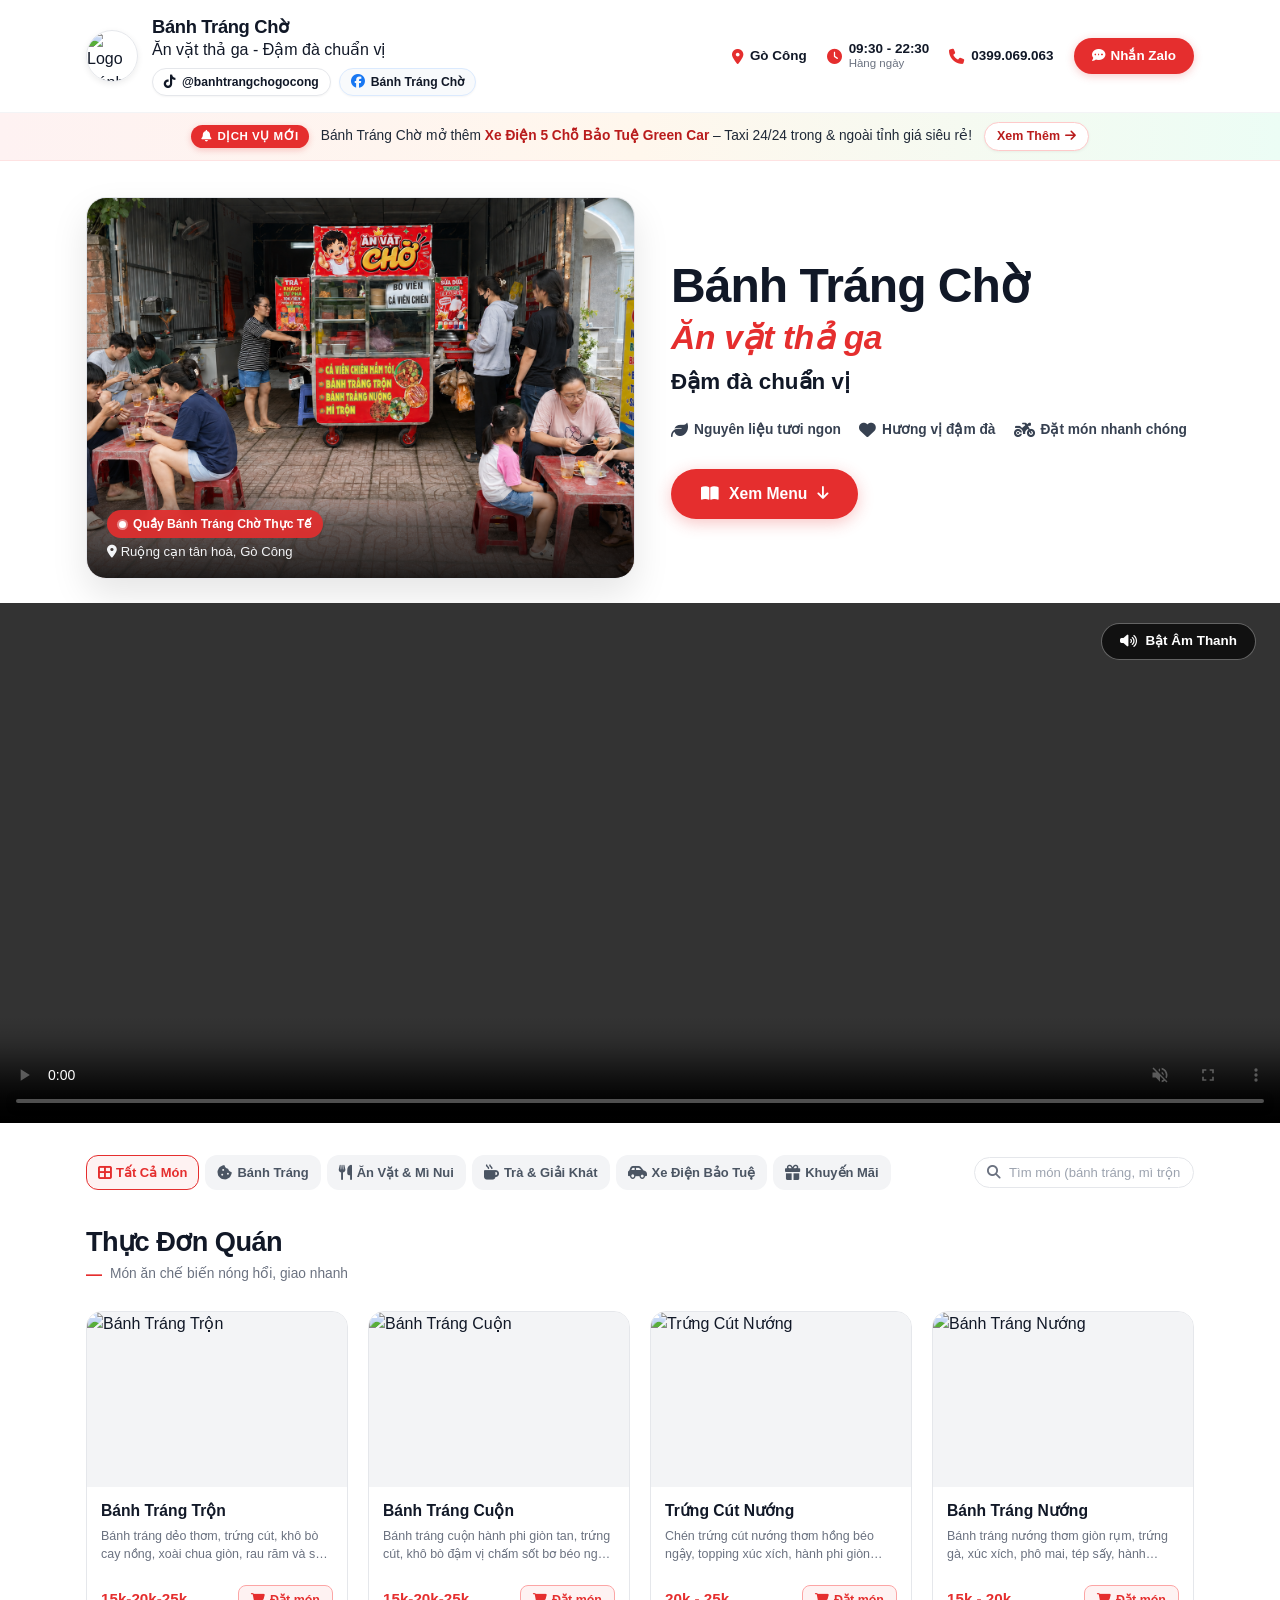
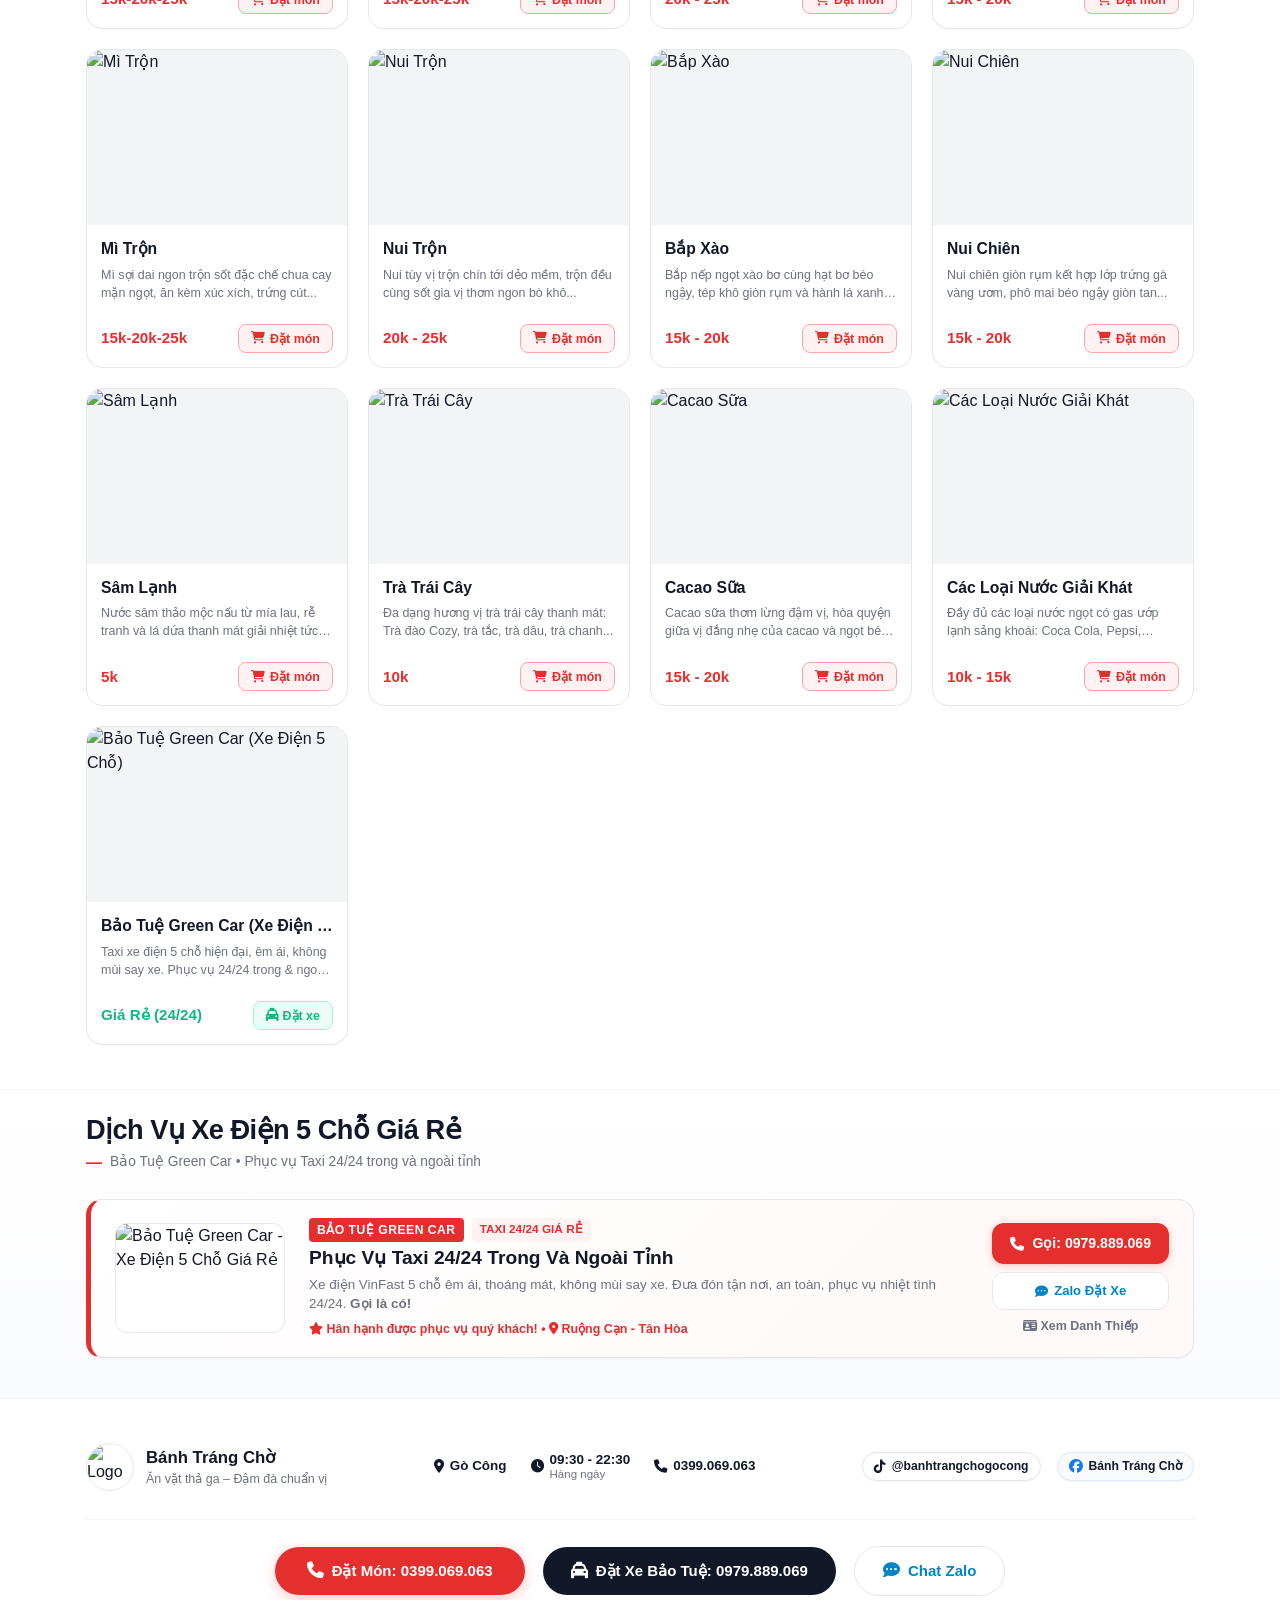
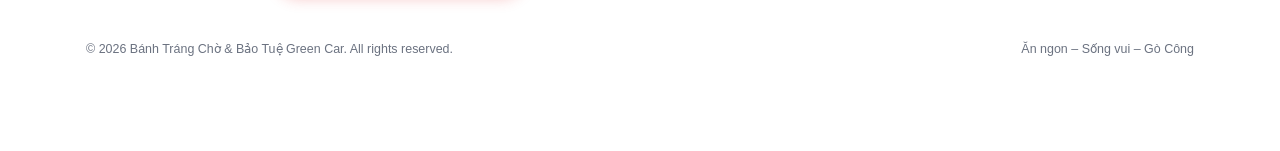
==== commit 383777b8: "Add files via upload update" ====
--- a/index.html
+++ b/index.html
@@ -12,8 +12,7 @@
     <!-- Google Fonts: Google Sans Flex (Chuẩn Google Fonts, hỗ trợ tiếng Việt 100%) -->
     <link rel="preconnect" href="https://fonts.googleapis.com">
     <link rel="preconnect" href="https://fonts.gstatic.com" crossorigin>
-    <link
-        href="https://fonts.googleapis.com/css2?family=Google+Sans+Flex:wght@300;400;500;600;700;800&display=swap"
+    <link href="https://fonts.googleapis.com/css2?family=Google+Sans+Flex:wght@300;400;500;600;700;800&display=swap"
         rel="stylesheet">
 
     <!-- FontAwesome 6 (Icons sắc nét chuẩn chuyên nghiệp) -->
@@ -81,7 +80,8 @@
                         </div>
                     </div>
 
-                    <a id="navHotlineBtn" href="tel:0399069063" class="meta-item meta-phone" title="Gọi Hotline Đặt Món">
+                    <a id="navHotlineBtn" href="tel:0399069063" class="meta-item meta-phone"
+                        title="Gọi Hotline Đặt Món">
                         <i class="fa-solid fa-phone meta-icon-fa"></i>
                         <span class="meta-bold" id="storeHotlineText">0399.069.063</span>
                     </a>
@@ -95,6 +95,25 @@
             </div>
         </div>
     </header>
+
+    <!-- ==================== TOP ANNOUNCEMENT BANNER (CÁCH 2) ==================== -->
+    <aside class="top-announcement-bar" aria-label="Thông báo dịch vụ mới">
+        <div class="site-container">
+            <div class="announcement-inner">
+                <span class="announcement-badge">
+                    <i class="fa-solid fa-bell"></i> DỊCH VỤ MỚI
+                </span>
+                <span class="announcement-text">
+                    Bánh Tráng Chờ mở thêm <strong>Xe Điện 5 Chỗ Bảo Tuệ Green Car</strong> – Taxi 24/24 trong & ngoài
+                    tỉnh giá siêu rẻ!
+                </span>
+                <a href="#carServiceSection" class="announcement-cta">
+                    <span>Xem Thêm</span>
+                    <i class="fa-solid fa-arrow-right"></i>
+                </a>
+            </div>
+        </div>
+    </aside>
 
     <!-- ==================== HERO BANNER (BÊN TRÁI: ẢNH CỬA HÀNG THỰC TẾ) ==================== -->
     <section class="hero-section">
@@ -102,8 +121,8 @@
             <!-- CỘT TRÁI: ẢNH CỬA HÀNG / QUẦY HÀNG THỰC TẾ -->
             <div class="hero-left-store-visual">
                 <div class="store-hero-card">
-                    <img id="storeHeroImg" src="images/banner3.png"
-                        alt="Quầy Bánh Tráng Chờ Thực Tế Tại Quán" class="store-hero-img">
+                    <img id="storeHeroImg" src="images/banner3.png" alt="Quầy Bánh Tráng Chờ Thực Tế Tại Quán"
+                        class="store-hero-img">
                     <div class="store-hero-badge-overlay">
                         <div class="store-live-pill">
                             <span class="live-dot"></span>
@@ -153,53 +172,14 @@
         <div class="video-fullbleed-wrap">
             <video id="storeVideoPlayer" autoplay muted loop playsinline controls preload="auto"
                 class="video-fullbleed-player">
-                <source src="https://res.cloudinary.com/dzpj1y0ww/video/upload/v1789880973/ideo_eyzzkf.mp4" type="video/mp4">
+                <source src="https://res.cloudinary.com/dzpj1y0ww/video/upload/v1789880973/ideo_eyzzkf.mp4"
+                    type="video/mp4">
                 Trình duyệt của bạn không hỗ trợ video HTML5.
             </video>
             <button type="button" id="unmuteVideoBtn" class="btn-floating-unmute" title="Bật/Tắt âm thanh">
                 <i class="fa-solid fa-volume-high"></i>
                 <span>Bật Âm Thanh</span>
             </button>
-        </div>
-    </section>
-
-    <!-- ==================== SERVICE CARD (BẢO TUỆ GREEN CAR) ==================== -->
-    <section class="service-strip-section">
-        <div class="site-container">
-            <div class="service-card-clean service-baotue-card">
-                <div class="service-thumb-wrap">
-                    <img id="carFeatureImg" src="images/xe_vinfast_do.jpg"
-                        alt="Bảo Tuệ Green Car - Xe Điện 5 Chỗ Giá Rẻ" class="service-thumb-img">
-                </div>
-                <div class="service-details">
-                    <div class="service-tag-row">
-                        <span class="service-badge-red">BẢO TUỆ GREEN CAR</span>
-                        <span class="service-badge-sub">TAXI 24/24 GIÁ RẺ</span>
-                    </div>
-                    <h3 class="service-clean-title">Phục Vụ Taxi 24/24 Trong Và Ngoài Tỉnh</h3>
-                    <p class="service-clean-desc">
-                        Xe điện VinFast 5 chỗ êm ái, thoáng mát, không mùi say xe. Đưa đón tận nơi, an toàn, phục vụ nhiệt tình 24/24. <strong>Gọi là có!</strong>
-                    </p>
-                    <div class="service-slogan-note">
-                        <i class="fa-solid fa-star"></i> Hân hạnh được phục vụ quý khách! • <i class="fa-solid fa-location-dot"></i> Ruộng Cạn - Tân Hòa
-                    </div>
-                </div>
-                <div class="service-cta-side car-cta-group">
-                    <a id="carCallBtn" href="tel:0979889069" class="btn-clean-call-car btn-car-highlight">
-                        <i class="fa-solid fa-phone"></i>
-                        <span>Gọi: <strong>0979.889.069</strong></span>
-                    </a>
-                    <a id="carZaloBtn" href="https://zalo.me/0979889069" target="_blank" rel="noopener noreferrer"
-                        class="btn-car-zalo-pill">
-                        <i class="fa-solid fa-comment-dots"></i>
-                        <span>Zalo Đặt Xe</span>
-                    </a>
-                    <button type="button" class="btn-view-card-modal" onclick="openCarCardModal()">
-                        <i class="fa-solid fa-id-card"></i>
-                        <span>Xem Danh Thiếp</span>
-                    </button>
-                </div>
-            </div>
         </div>
     </section>
 
@@ -241,6 +221,56 @@
             <!-- Food Items Grid (12 cards) -->
             <div class="food-cards-grid" id="menuGrid" aria-live="polite">
                 <!-- Dynamic rendering from js/app.js -->
+            </div>
+        </div>
+    </section>
+
+    <!-- ==================== SERVICE CARD (BẢO TUỆ GREEN CAR - DƯỚI MENU) ==================== -->
+    <section class="service-strip-section" id="carServiceSection">
+        <div class="site-container">
+            <div class="section-title-clean">
+                <h2 class="title-main">Dịch Vụ Xe Điện 5 Chỗ Giá Rẻ</h2>
+                <div class="title-sub-row">
+                    <span class="title-dash">—</span>
+                    <span class="title-sub-text">Bảo Tuệ Green Car • Phục vụ Taxi 24/24 trong và ngoài tỉnh</span>
+                </div>
+            </div>
+
+            <div class="service-card-clean service-baotue-card">
+                <div class="service-thumb-wrap">
+                    <img id="carFeatureImg" src="https://cdn.oto360.net/images/car/vinfast/VF5.webp"
+                        alt="Bảo Tuệ Green Car - Xe Điện 5 Chỗ Giá Rẻ" class="service-thumb-img">
+                </div>
+                <div class="service-details">
+                    <div class="service-tag-row">
+                        <span class="service-badge-red">BẢO TUỆ GREEN CAR</span>
+                        <span class="service-badge-sub">TAXI 24/24 GIÁ RẺ</span>
+                    </div>
+                    <h3 class="service-clean-title">Phục Vụ Taxi 24/24 Trong Và Ngoài Tỉnh</h3>
+                    <p class="service-clean-desc">
+                        Xe điện VinFast 5 chỗ êm ái, thoáng mát, không mùi say xe. Đưa đón tận nơi, an toàn, phục vụ
+                        nhiệt tình 24/24. <strong>Gọi là có!</strong>
+                    </p>
+                    <div class="service-slogan-note">
+                        <i class="fa-solid fa-star"></i> Hân hạnh được phục vụ quý khách! • <i
+                            class="fa-solid fa-location-dot"></i> Ruộng Cạn - Tân Hòa
+                    </div>
+                </div>
+                <div class="service-cta-side car-cta-group">
+                    <a id="carCallBtn" href="tel:0979889069" class="btn-clean-call-car btn-car-highlight">
+                        <i class="fa-solid fa-phone"></i>
+                        <span>Gọi: <strong>0979.889.069</strong></span>
+                    </a>
+                    <a id="carZaloBtn" href="https://zalo.me/0979889069" target="_blank" rel="noopener noreferrer"
+                        class="btn-car-zalo-pill">
+                        <i class="fa-solid fa-comment-dots"></i>
+                        <span>Zalo Đặt Xe</span>
+                    </a>
+                    <button type="button" class="btn-view-card-modal" onclick="openCarCardModal()">
+                        <i class="fa-solid fa-id-card"></i>
+                        <span>Xem Danh Thiếp</span>
+                    </button>
+                </div>
             </div>
         </div>
     </section>
--- a/css/style.css
+++ b/css/style.css
@@ -97,6 +97,70 @@
     padding: 0 16px;
 }
 
+/* ==================== 0. TOP ANNOUNCEMENT BAR ==================== */
+.top-announcement-bar {
+    background: linear-gradient(90deg, #FEF2F2 0%, #FFF7ED 50%, #ECFDF5 100%);
+    border-bottom: 1px solid #FEE2E2;
+    padding: 9px 0;
+    font-size: 0.86rem;
+}
+
+.announcement-inner {
+    display: flex;
+    align-items: center;
+    justify-content: center;
+    gap: 12px;
+    flex-wrap: wrap;
+    text-align: center;
+}
+
+.announcement-badge {
+    display: inline-flex;
+    align-items: center;
+    gap: 6px;
+    background-color: var(--primary);
+    color: #FFFFFF;
+    font-size: 0.72rem;
+    font-weight: 800;
+    padding: 3px 10px;
+    border-radius: var(--radius-full);
+    letter-spacing: 0.5px;
+    box-shadow: 0 2px 6px rgba(229, 46, 46, 0.25);
+}
+
+.announcement-text {
+    color: #1F2937;
+    font-size: 0.86rem;
+}
+
+.announcement-text strong {
+    color: #B91C1C;
+    font-weight: 700;
+}
+
+.announcement-cta {
+    display: inline-flex;
+    align-items: center;
+    gap: 5px;
+    background-color: #FFFFFF;
+    color: #B91C1C;
+    border: 1px solid #FECACA;
+    padding: 4px 12px;
+    border-radius: var(--radius-full);
+    font-size: 0.78rem;
+    font-weight: 700;
+    text-decoration: none;
+    transition: var(--transition);
+    box-shadow: 0 1px 3px rgba(0, 0, 0, 0.05);
+}
+
+.announcement-cta:hover {
+    background-color: var(--primary);
+    color: #FFFFFF;
+    border-color: var(--primary);
+    transform: translateY(-1px);
+}
+
 /* ==================== 1. TOP NAVIGATION BAR ==================== */
 .top-nav-bar {
     background-color: #FFFFFF;
@@ -510,7 +574,9 @@
 
 /* ==================== 3. SERVICE STRIP CARD (BẢO TUỆ GREEN CAR) ==================== */
 .service-strip-section {
-    padding: 10px 0 24px 0;
+    padding: 24px 0 40px 0;
+    border-top: 1px solid var(--border-light);
+    background: linear-gradient(180deg, #FFFFFF 0%, #FAFBFD 100%);
 }
 
 .service-card-clean {
@@ -1585,9 +1651,33 @@
         font-size: 0.74rem;
     }
 
+    /* Top Announcement Bar on Mobile */
+    .top-announcement-bar {
+        padding: 7px 0;
+    }
+
+    .announcement-inner {
+        gap: 6px 8px;
+        justify-content: center;
+    }
+
+    .announcement-badge {
+        font-size: 0.68rem;
+        padding: 2px 8px;
+    }
+
+    .announcement-text {
+        font-size: 0.75rem;
+    }
+
+    .announcement-cta {
+        font-size: 0.72rem;
+        padding: 2px 8px;
+    }
+
     /* Bảo Tuệ Green Car Card on Mobile */
     .service-strip-section {
-        padding: 8px 0 16px 0;
+        padding: 16px 0 24px 0;
     }
 
     .service-card-clean {
